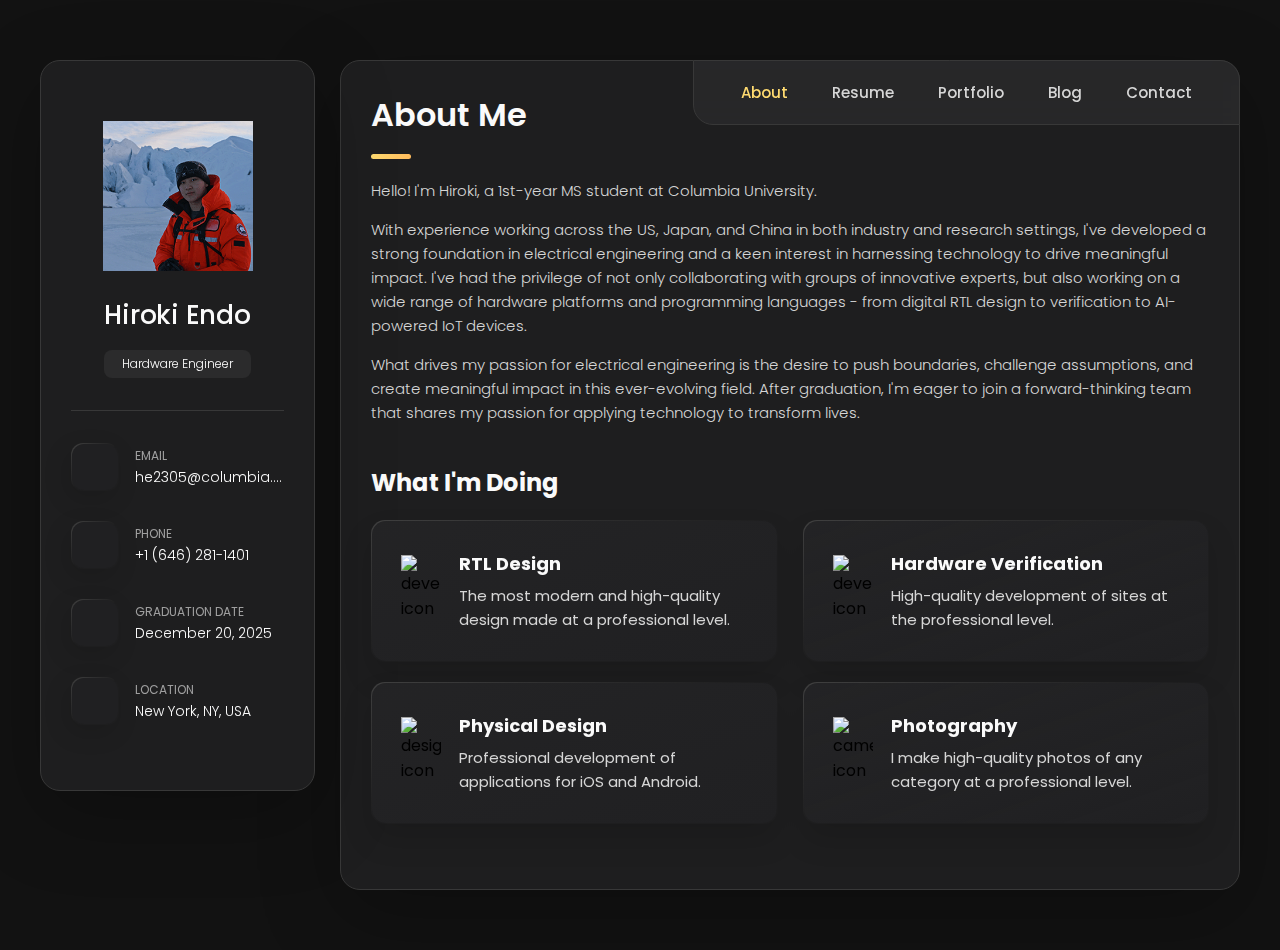
==== index.html @ 2e825515 "Update index.html" ====
<!DOCTYPE html>
<html lang="en">

<head>
  <meta charset="UTF-8">
  <meta http-equiv="X-UA-Compatible" content="IE=edge">
  <meta name="viewport" content="width=device-width, initial-scale=1.0">
  <title>Endo's Personal Portfolio</title>

  <!--
    - favicon
  -->
  <link rel="shortcut icon" href="./assets/images/logo.ico" type="image/x-icon">

  <!--
    - custom css link
  -->
  <link rel="stylesheet" href="./assets/css/style.css">

  <!--
    - google font link
  -->
  <link rel="preconnect" href="https://fonts.googleapis.com">
  <link rel="preconnect" href="https://fonts.gstatic.com" crossorigin>
  <link href="https://fonts.googleapis.com/css2?family=Poppins:wght@300;400;500;600&display=swap" rel="stylesheet">
</head>

<body>

  <!--
    - #MAIN
  -->

  <main>

    <!--
      - #SIDEBAR
    -->

    <aside class="sidebar" data-sidebar>

      <div class="sidebar-info">

        <figure class="avatar-box">
          <img src="./assets/images/Me-256.png" alt="Hiroki Endo" width="96">
        </figure>

        <div class="info-content">
          <h1 class="name" title="Hiroki Endo">Hiroki Endo</h1>

          <p class="title">Hardware Engineer</p>
        </div>

        <button class="info_more-btn" data-sidebar-btn>
          <span>Show Contacts</span>

          <ion-icon name="chevron-down"></ion-icon>
        </button>

      </div>

      <div class="sidebar-info_more">

        <div class="separator"></div>

        <ul class="contacts-list">

          <li class="contact-item">

            <div class="icon-box">
              <ion-icon name="mail-outline"></ion-icon>
            </div>

            <div class="contact-info">
              <p class="contact-title">Email</p>

              <a href="mailto:he2305@columbia.edu" class="contact-link">he2305@columbia.edu</a>
            </div>

          </li>

          <li class="contact-item">

            <div class="icon-box">
              <ion-icon name="phone-portrait-outline"></ion-icon>
            </div>

            <div class="contact-info">
              <p class="contact-title">Phone</p>

              <a href="tel:+16462811401" class="contact-link">+1 (646) 281-1401</a>
            </div>

          </li>

          <li class="contact-item">

            <div class="icon-box">
              <ion-icon name="calendar-outline"></ion-icon>
            </div>

            <div class="contact-info">
              <p class="contact-title">Graduation Date</p>

              <time datetime="2025-12-20">December 20, 2025</time>
            </div>

          </li>

          <li class="contact-item">

            <div class="icon-box">
              <ion-icon name="location-outline"></ion-icon>
            </div>

            <div class="contact-info">
              <p class="contact-title">Location</p>

              <address>New York, NY, USA</address>
            </div>

          </li>

        </ul>

        <div class="separator"></div>

        <ul class="social-list">

<!--           <li class="social-item">
            <a href="#" class="social-link">
              <ion-icon name="logo-facebook"></ion-icon>
            </a>
          </li>

          <li class="social-item">
            <a href="#" class="social-link">
              <ion-icon name="logo-twitter"></ion-icon>
            </a>
          </li> -->

          <li class="social-item">
            <a href="https://instagram.com/hendo218" class="social-link">
              <ion-icon name="logo-instagram"></ion-icon>
            </a>
          </li>

        </ul>

      </div>

    </aside>





    <!--
      - #main-content
    -->

    <div class="main-content">

      <!--
        - #NAVBAR
      -->

      <nav class="navbar">

        <ul class="navbar-list">

          <li class="navbar-item">
            <button class="navbar-link  active" data-nav-link>About</button>
          </li>

          <li class="navbar-item">
            <button class="navbar-link" data-nav-link>Resume</button>
          </li>

          <li class="navbar-item">
            <button class="navbar-link" data-nav-link>Portfolio</button>
          </li>

          <li class="navbar-item">
            <button class="navbar-link" data-nav-link>Blog</button>
          </li>

          <li class="navbar-item">
            <button class="navbar-link" data-nav-link>Contact</button>
          </li>

        </ul>

      </nav>





      <!--
        - #ABOUT
      -->

      <article class="about  active" data-page="about">

        <header>
          <h2 class="h2 article-title">About me</h2>
        </header>

        <section class="about-text">
          <p>
            Hello! I'm Hiroki, a 1st-year MS student at Columbia University. 

          </p>
          
          <p>
            With experience working across the US, Japan, and China in both industry and research settings, I've developed a strong foundation in electrical engineering and a keen interest in harnessing technology to drive meaningful impact. I've had the privilege of not only collaborating with groups of innovative experts, but also working on a wide range of hardware platforms and programming languages - from digital RTL design to verification to AI-powered IoT devices.

          </p>            
          
          <p>
            What drives my passion for electrical engineering is the desire to push boundaries, challenge assumptions, and create meaningful impact in this ever-evolving field. After graduation, I'm eager to join a forward-thinking team that shares my passion for applying technology to transform lives.

          </p>
        </section>


        <!--
          - service
        -->

        <section class="service">

          <h3 class="h3 service-title">What I'm doing</h3>

          <ul class="service-list">

            <li class="service-item">

              <div class="service-icon-box">
                <img src="./assets/images/icon-dev.svg" alt="development icon" width="40">
              </div>

              <div class="service-content-box">
                <h4 class="h4 service-item-title">RTL Design</h4>

                <p class="service-item-text">
                  The most modern and high-quality design made at a professional level.
                </p>
              </div>

            </li>

            <li class="service-item">

              <div class="service-icon-box">
                <img src="./assets/images/icon-dev.svg" alt="development icon" width="40">
              </div>

              <div class="service-content-box">
                <h4 class="h4 service-item-title">Hardware Verification</h4>

                <p class="service-item-text">
                  High-quality development of sites at the professional level.
                </p>
              </div>

            </li>

            <li class="service-item">

              <div class="service-icon-box">
                <img src="./assets/images/icon-design.svg" alt="design icon" width="40">
              </div>

              <div class="service-content-box">
                <h4 class="h4 service-item-title">Physical Design</h4>

                <p class="service-item-text">
                  Professional development of applications for iOS and Android.
                </p>
              </div>

            </li>

            <li class="service-item">

              <div class="service-icon-box">
                <img src="./assets/images/icon-photo.svg" alt="camera icon" width="40">
              </div>

              <div class="service-content-box">
                <h4 class="h4 service-item-title">Photography</h4>

                <p class="service-item-text">
                  I make high-quality photos of any category at a professional level.
                </p>
              </div>

            </li>

          </ul>

        </section>


        <!--
          - testimonials
        -->

<!--         <section class="testimonials">

          <h3 class="h3 testimonials-title">Testimonials</h3>

          <ul class="testimonials-list has-scrollbar">

            <li class="testimonials-item">
              <div class="content-card" data-testimonials-item>

                <figure class="testimonials-avatar-box">
                  <img src="./assets/images/avatar-1.png" alt="Daniel lewis" width="60" data-testimonials-avatar>
                </figure>

                <h4 class="h4 testimonials-item-title" data-testimonials-title>Daniel lewis</h4>

                <div class="testimonials-text" data-testimonials-text>
                  <p>
                    Richard was hired to create a corporate identity. We were very pleased with the work done. She has a
                    lot of experience
                    and is very concerned about the needs of client. Lorem ipsum dolor sit amet, ullamcous cididt
                    consectetur adipiscing
                    elit, seds do et eiusmod tempor incididunt ut laborels dolore magnarels alia.
                  </p>
                </div>

              </div>
            </li>

            <li class="testimonials-item">
              <div class="content-card" data-testimonials-item>

                <figure class="testimonials-avatar-box">
                  <img src="./assets/images/avatar-2.png" alt="Jessica miller" width="60" data-testimonials-avatar>
                </figure>

                <h4 class="h4 testimonials-item-title" data-testimonials-title>Jessica miller</h4>

                <div class="testimonials-text" data-testimonials-text>
                  <p>
                    Richard was hired to create a corporate identity. We were very pleased with the work done. She has a
                    lot of experience
                    and is very concerned about the needs of client. Lorem ipsum dolor sit amet, ullamcous cididt
                    consectetur adipiscing
                    elit, seds do et eiusmod tempor incididunt ut laborels dolore magnarels alia.
                  </p>
                </div>

              </div>
            </li>

            <li class="testimonials-item">
              <div class="content-card" data-testimonials-item>

                <figure class="testimonials-avatar-box">
                  <img src="./assets/images/avatar-3.png" alt="Emily evans" width="60" data-testimonials-avatar>
                </figure>

                <h4 class="h4 testimonials-item-title" data-testimonials-title>Emily evans</h4>

                <div class="testimonials-text" data-testimonials-text>
                  <p>
                    Richard was hired to create a corporate identity. We were very pleased with the work done. She has a
                    lot of experience
                    and is very concerned about the needs of client. Lorem ipsum dolor sit amet, ullamcous cididt
                    consectetur adipiscing
                    elit, seds do et eiusmod tempor incididunt ut laborels dolore magnarels alia.
                  </p>
                </div>

              </div>
            </li>

            <li class="testimonials-item">
              <div class="content-card" data-testimonials-item>

                <figure class="testimonials-avatar-box">
                  <img src="./assets/images/avatar-4.png" alt="Henry william" width="60" data-testimonials-avatar>
                </figure>

                <h4 class="h4 testimonials-item-title" data-testimonials-title>Henry william</h4>

                <div class="testimonials-text" data-testimonials-text>
                  <p>
                    Richard was hired to create a corporate identity. We were very pleased with the work done. She has a
                    lot of experience
                    and is very concerned about the needs of client. Lorem ipsum dolor sit amet, ullamcous cididt
                    consectetur adipiscing
                    elit, seds do et eiusmod tempor incididunt ut laborels dolore magnarels alia.
                  </p>
                </div>

              </div>
            </li>

          </ul>

        </section>


        <!--
          - testimonials modal
        -->

        <div class="modal-container" data-modal-container>

          <div class="overlay" data-overlay></div>

          <section class="testimonials-modal">

            <button class="modal-close-btn" data-modal-close-btn>
              <ion-icon name="close-outline"></ion-icon>
            </button>

            <div class="modal-img-wrapper">
              <figure class="modal-avatar-box">
                <img src="./assets/images/avatar-1.png" alt="Daniel lewis" width="80" data-modal-img>
              </figure>

              <img src="./assets/images/icon-quote.svg" alt="quote icon">
            </div>

            <div class="modal-content">

              <h4 class="h3 modal-title" data-modal-title>Daniel lewis</h4>

              <time datetime="2021-06-14">14 June, 2021</time>

              <div data-modal-text>
                <p>
                  Richard was hired to create a corporate identity. We were very pleased with the work done. She has a
                  lot of experience
                  and is very concerned about the needs of client. Lorem ipsum dolor sit amet, ullamcous cididt
                  consectetur adipiscing
                  elit, seds do et eiusmod tempor incididunt ut laborels dolore magnarels alia.
                </p>
              </div>

            </div>

          </section> -->

        </div>


        <!--
          - clients
        -->

<!--        <section class="clients">

          <h3 class="h3 clients-title">Clients</h3>

          <ul class="clients-list has-scrollbar">

            <li class="clients-item">
              <a href="#">
                <img src="./assets/images/logo-1-color.png" alt="client logo">
              </a>
            </li>

            <li class="clients-item">
              <a href="#">
                <img src="./assets/images/logo-2-color.png" alt="client logo">
              </a>
            </li>

            <li class="clients-item">
              <a href="#">
                <img src="./assets/images/logo-3-color.png" alt="client logo">
              </a>
            </li>

            <li class="clients-item">
              <a href="#">
                <img src="./assets/images/logo-4-color.png" alt="client logo">
              </a>
            </li>

            <li class="clients-item">
              <a href="#">
                <img src="./assets/images/logo-5-color.png" alt="client logo">
              </a>
            </li>

            <li class="clients-item">
              <a href="#">
                <img src="./assets/images/logo-6-color.png" alt="client logo">
              </a>
            </li>

          </ul>

        </section> -->

      </article>





      <!--
        - #RESUME
      -->

      <article class="resume" data-page="resume">

        <header>
          <h2 class="h2 article-title">Resume</h2>
        </header>

        <section class="timeline">

          <div class="title-wrapper">
            <div class="icon-box">
              <ion-icon name="book-outline"></ion-icon>
            </div>

            <h3 class="h3">Education</h3>
          </div>

          <ol class="timeline-list">

            <li class="timeline-item">

              <h4 class="h4 timeline-item-title">Columbia University</h4>

              <span>2024 — Present</span>

              <p class="timeline-text">
                Master of Science in Electrical Engineering
              </p>

            </li>

            <li class="timeline-item">

              <h4 class="h4 timeline-item-title">Waseda University</h4>

              <span>2020 — 2024</span>

              <p class="timeline-text">
                Bachelor of Engineering in Physics
              </p>

            </li>

          </ol>

        </section>

        <section class="timeline">

          <div class="title-wrapper">
            <div class="icon-box">
              <ion-icon name="book-outline"></ion-icon>
            </div>

            <h3 class="h3">Experience</h3>
          </div>

          <ol class="timeline-list">

            <li class="timeline-item">

              <h4 class="h4 timeline-item-title">Electrical Engineer Intern × Renesas Electronics Corporation</h4>

              <span>October 2023 — April 2024</span>
              
              <span>Tokyo JPN</span>

              <p class="timeline-text">
                Yamashita Sekkei, Inc.

              </p>

            </li>

            <li class="timeline-item">

              <h4 class="h4 timeline-item-title">Back-end Engineer Intern, Design Implementation Department</h4>

              <span>Jul 2023 - Sep 2023</span>
              
              <span>Shanghai PRC</span>

              <p class="timeline-text">
                VeriSilicon Microelectronics Co., Ltd.
                
              </p>

            </li>

            <li class="timeline-item">

              <h4 class="h4 timeline-item-title">Product Engineer Intern, SoC Architecture Department</h4>

              <span>Mar 2023 - Apr 2023</span>

              <span>Shanghai PRC</span>

              <p class="timeline-text">
                SemiDrive Technology Ltd.
                
              </p>

            </li>

          </ol>

        </section>

        <section class="skill">

          <h3 class="h3 skills-title">Skills</h3>

          <ul class="skills-list content-card">

            <li class="skills-item">

              <div class="title-wrapper">
                <h5 class="h5">RTL Design</h5>
                <data value="80">80%</data>
              </div>

              <div class="skill-progress-bg">
                <div class="skill-progress-fill" style="width: 80%;"></div>
              </div>

            </li>

            <li class="skills-item">

              <div class="title-wrapper">
                <h5 class="h5">Hardware Verification</h5>
                <data value="70">70%</data>
              </div>

              <div class="skill-progress-bg">
                <div class="skill-progress-fill" style="width: 70%;"></div>
              </div>

            </li>

            <li class="skills-item">

              <div class="title-wrapper">
                <h5 class="h5">VLSI Physical Design</h5>
                <data value="90">90%</data>
              </div>

              <div class="skill-progress-bg">
                <div class="skill-progress-fill" style="width: 90%;"></div>
              </div>

            </li>

            <li class="skills-item">

              <div class="title-wrapper">
                <h5 class="h5">Photography</h5>
                <data value="60">60%</data>
              </div>

              <div class="skill-progress-bg">
                <div class="skill-progress-fill" style="width: 60%;"></div>
              </div>

            </li>

          </ul>

        </section>

      </article>





      <!--
        - #PORTFOLIO
      -->

      <article class="portfolio" data-page="portfolio">

        <header>
          <h2 class="h2 article-title">Portfolio</h2>
        </header>

        <section class="projects">

          <ul class="filter-list">

            <li class="filter-item">
              <button class="active" data-filter-btn>All</button>
            </li>

            <li class="filter-item">
              <button data-filter-btn>Web design</button>
            </li>

            <li class="filter-item">
              <button data-filter-btn>Applications</button>
            </li>

            <li class="filter-item">
              <button data-filter-btn>Web development</button>
            </li>

          </ul>

          <div class="filter-select-box">

            <button class="filter-select" data-select>

              <div class="select-value" data-selecct-value>Select category</div>

              <div class="select-icon">
                <ion-icon name="chevron-down"></ion-icon>
              </div>

            </button>

            <ul class="select-list">

              <li class="select-item">
                <button data-select-item>All</button>
              </li>

              <li class="select-item">
                <button data-select-item>Web design</button>
              </li>

              <li class="select-item">
                <button data-select-item>Applications</button>
              </li>

              <li class="select-item">
                <button data-select-item>Web development</button>
              </li>

            </ul>

          </div>

          <ul class="project-list">

            <li class="project-item  active" data-filter-item data-category="web development">
              <a href="#">

                <figure class="project-img">
                  <div class="project-item-icon-box">
                    <ion-icon name="eye-outline"></ion-icon>
                  </div>

                  <img src="./assets/images/project-1.jpg" alt="finance" loading="lazy">
                </figure>

                <h3 class="project-title">Finance</h3>

                <p class="project-category">Web development</p>

              </a>
            </li>

            <li class="project-item  active" data-filter-item data-category="web development">
              <a href="#">

                <figure class="project-img">
                  <div class="project-item-icon-box">
                    <ion-icon name="eye-outline"></ion-icon>
                  </div>

                  <img src="./assets/images/project-2.png" alt="orizon" loading="lazy">
                </figure>

                <h3 class="project-title">Orizon</h3>

                <p class="project-category">Web development</p>

              </a>
            </li>

            <li class="project-item  active" data-filter-item data-category="web design">
              <a href="#">

                <figure class="project-img">
                  <div class="project-item-icon-box">
                    <ion-icon name="eye-outline"></ion-icon>
                  </div>

                  <img src="./assets/images/project-3.jpg" alt="fundo" loading="lazy">
                </figure>

                <h3 class="project-title">Fundo</h3>

                <p class="project-category">Web design</p>

              </a>
            </li>

            <li class="project-item  active" data-filter-item data-category="applications">
              <a href="#">

                <figure class="project-img">
                  <div class="project-item-icon-box">
                    <ion-icon name="eye-outline"></ion-icon>
                  </div>

                  <img src="./assets/images/project-4.png" alt="brawlhalla" loading="lazy">
                </figure>

                <h3 class="project-title">Brawlhalla</h3>

                <p class="project-category">Applications</p>

              </a>
            </li>

            <li class="project-item  active" data-filter-item data-category="web design">
              <a href="#">

                <figure class="project-img">
                  <div class="project-item-icon-box">
                    <ion-icon name="eye-outline"></ion-icon>
                  </div>

                  <img src="./assets/images/project-5.png" alt="dsm." loading="lazy">
                </figure>

                <h3 class="project-title">DSM.</h3>

                <p class="project-category">Web design</p>

              </a>
            </li>

            <li class="project-item  active" data-filter-item data-category="web design">
              <a href="#">

                <figure class="project-img">
                  <div class="project-item-icon-box">
                    <ion-icon name="eye-outline"></ion-icon>
                  </div>

                  <img src="./assets/images/project-6.png" alt="metaspark" loading="lazy">
                </figure>

                <h3 class="project-title">MetaSpark</h3>

                <p class="project-category">Web design</p>

              </a>
            </li>

            <li class="project-item  active" data-filter-item data-category="web development">
              <a href="#">

                <figure class="project-img">
                  <div class="project-item-icon-box">
                    <ion-icon name="eye-outline"></ion-icon>
                  </div>

                  <img src="./assets/images/project-7.png" alt="summary" loading="lazy">
                </figure>

                <h3 class="project-title">Summary</h3>

                <p class="project-category">Web development</p>

              </a>
            </li>

            <li class="project-item  active" data-filter-item data-category="applications">
              <a href="#">

                <figure class="project-img">
                  <div class="project-item-icon-box">
                    <ion-icon name="eye-outline"></ion-icon>
                  </div>

                  <img src="./assets/images/project-8.jpg" alt="task manager" loading="lazy">
                </figure>

                <h3 class="project-title">Task Manager</h3>

                <p class="project-category">Applications</p>

              </a>
            </li>

            <li class="project-item  active" data-filter-item data-category="web development">
              <a href="#">

                <figure class="project-img">
                  <div class="project-item-icon-box">
                    <ion-icon name="eye-outline"></ion-icon>
                  </div>

                  <img src="./assets/images/project-9.png" alt="arrival" loading="lazy">
                </figure>

                <h3 class="project-title">Arrival</h3>

                <p class="project-category">Web development</p>

              </a>
            </li>

          </ul>

        </section>

      </article>





      <!--
        - #BLOG
      -->

<!--       <article class="blog" data-page="blog">

        <header>
          <h2 class="h2 article-title">Blog</h2>
        </header>

        <section class="blog-posts">

          <ul class="blog-posts-list">

            <li class="blog-post-item">
              <a href="#">

                <figure class="blog-banner-box">
                  <img src="./assets/images/blog-1.jpg" alt="Design conferences in 2022" loading="lazy">
                </figure>

                <div class="blog-content">

                  <div class="blog-meta">
                    <p class="blog-category">Design</p>

                    <span class="dot"></span>

                    <time datetime="2022-02-23">Fab 23, 2022</time>
                  </div>

                  <h3 class="h3 blog-item-title">Design conferences in 2022</h3>

                  <p class="blog-text">
                    Veritatis et quasi architecto beatae vitae dicta sunt, explicabo.
                  </p>

                </div>

              </a>
            </li>

            <li class="blog-post-item">
              <a href="#">

                <figure class="blog-banner-box">
                  <img src="./assets/images/blog-2.jpg" alt="Best fonts every designer" loading="lazy">
                </figure>

                <div class="blog-content">

                  <div class="blog-meta">
                    <p class="blog-category">Design</p>

                    <span class="dot"></span>

                    <time datetime="2022-02-23">Fab 23, 2022</time>
                  </div>

                  <h3 class="h3 blog-item-title">Best fonts every designer</h3>

                  <p class="blog-text">
                    Sed ut perspiciatis, nam libero tempore, cum soluta nobis est eligendi.
                  </p>

                </div>

              </a>
            </li>

            <li class="blog-post-item">
              <a href="#">

                <figure class="blog-banner-box">
                  <img src="./assets/images/blog-3.jpg" alt="Design digest #80" loading="lazy">
                </figure>

                <div class="blog-content">

                  <div class="blog-meta">
                    <p class="blog-category">Design</p>

                    <span class="dot"></span>

                    <time datetime="2022-02-23">Fab 23, 2022</time>
                  </div>

                  <h3 class="h3 blog-item-title">Design digest #80</h3>

                  <p class="blog-text">
                    Excepteur sint occaecat cupidatat no proident, quis nostrum exercitationem ullam corporis suscipit.
                  </p>

                </div>

              </a>
            </li>

            <li class="blog-post-item">
              <a href="#">

                <figure class="blog-banner-box">
                  <img src="./assets/images/blog-4.jpg" alt="UI interactions of the week" loading="lazy">
                </figure>

                <div class="blog-content">

                  <div class="blog-meta">
                    <p class="blog-category">Design</p>

                    <span class="dot"></span>

                    <time datetime="2022-02-23">Fab 23, 2022</time>
                  </div>

                  <h3 class="h3 blog-item-title">UI interactions of the week</h3>

                  <p class="blog-text">
                    Enim ad minim veniam, consectetur adipiscing elit, quis nostrud exercitation ullamco laboris nisi.
                  </p>

                </div>

              </a>
            </li>

            <li class="blog-post-item">
              <a href="#">

                <figure class="blog-banner-box">
                  <img src="./assets/images/blog-5.jpg" alt="The forgotten art of spacing" loading="lazy">
                </figure>

                <div class="blog-content">

                  <div class="blog-meta">
                    <p class="blog-category">Design</p>

                    <span class="dot"></span>

                    <time datetime="2022-02-23">Fab 23, 2022</time>
                  </div>

                  <h3 class="h3 blog-item-title">The forgotten art of spacing</h3>

                  <p class="blog-text">
                    Maxime placeat, sed do eiusmod tempor incididunt ut labore et dolore magna aliqua.
                  </p>

                </div>

              </a>
            </li>

            <li class="blog-post-item">
              <a href="#">

                <figure class="blog-banner-box">
                  <img src="./assets/images/blog-6.jpg" alt="Design digest #79" loading="lazy">
                </figure>

                <div class="blog-content">

                  <div class="blog-meta">
                    <p class="blog-category">Design</p>

                    <span class="dot"></span>

                    <time datetime="2022-02-23">Fab 23, 2022</time>
                  </div>

                  <h3 class="h3 blog-item-title">Design digest #79</h3>

                  <p class="blog-text">
                    Optio cumque nihil impedit uo minus quod maxime placeat, velit esse cillum.
                  </p>

                </div>

              </a>
            </li>

          </ul>

        </section>

      </article> -->





      <!--
        - #CONTACT
      -->

      <article class="contact" data-page="contact">

        <header>
          <h2 class="h2 article-title">Contact</h2>
        </header>

        <section class="mapbox" data-mapbox>
          <figure>
            <iframe
              src="https://www.google.com/maps/embed/v1/place?q=Columbia+University,+116th+and+Broadway,+New+York,+NY,+USA&key=AIzaSyBFw0Qbyq9zTFTd-tUY6dZWTgaQzuU17R8"
              width="400" height="300" loading="lazy"></iframe>
          </figure>
        </section>

        <section class="contact-form">

          <h3 class="h3 form-title">Contact Form</h3>

          <form action="#" class="form" data-form>

            <div class="input-wrapper">
              <input type="text" name="fullname" class="form-input" placeholder="Full name" required data-form-input>

              <input type="email" name="email" class="form-input" placeholder="Email address" required data-form-input>
            </div>

            <textarea name="message" class="form-input" placeholder="Your Message" required data-form-input></textarea>

            <button class="form-btn" type="submit" disabled data-form-btn>
              <ion-icon name="paper-plane"></ion-icon>
              <span>Send Message</span>
            </button>

          </form>

        </section>

      </article>

    </div>

  </main>






  <!--
    - custom js link
  -->
  <script src="./assets/js/script.js"></script>

  <!--
    - ionicon link
  -->
  <script type="module" src="https://unpkg.com/ionicons@5.5.2/dist/ionicons/ionicons.esm.js"></script>
  <script nomodule src="https://unpkg.com/ionicons@5.5.2/dist/ionicons/ionicons.js"></script>

</body>

</html>
---- assets/css/style.css ----
/*-----------------------------------*\
  #style.css
\*-----------------------------------*/


/**
 * copyright 2022 @codewithsadee
 */





/*-----------------------------------*\
  #CUSTOM PROPERTY
\*-----------------------------------*/

:root {

  /**
   * colors
   */

  /* gradient */

  --bg-gradient-onyx: linear-gradient(
    to bottom right, 
    hsl(240, 1%, 25%) 3%, 
    hsl(0, 0%, 19%) 97%
  );
  --bg-gradient-jet: linear-gradient(
    to bottom right, 
    hsla(240, 1%, 18%, 0.251) 0%, 
    hsla(240, 2%, 11%, 0) 100%
  ), hsl(240, 2%, 13%);
  --bg-gradient-yellow-1: linear-gradient(
    to bottom right, 
    hsl(45, 100%, 71%) 0%, 
    hsla(36, 100%, 69%, 0) 50%
  );
  --bg-gradient-yellow-2: linear-gradient(
    135deg, 
    hsla(45, 100%, 71%, 0.251) 0%, 
    hsla(35, 100%, 68%, 0) 59.86%
  ), hsl(240, 2%, 13%);
  --border-gradient-onyx: linear-gradient(
    to bottom right, 
    hsl(0, 0%, 25%) 0%, 
    hsla(0, 0%, 25%, 0) 50%
  );
  --text-gradient-yellow: linear-gradient(
    to right, 
    hsl(45, 100%, 72%), 
    hsl(35, 100%, 68%)
  );

  /* solid */

  --jet: hsl(0, 0%, 22%);
  --onyx: hsl(240, 1%, 17%);
  --eerie-black-1: hsl(240, 2%, 13%);
  --eerie-black-2: hsl(240, 2%, 12%);
  --smoky-black: hsl(0, 0%, 7%);
  --white-1: hsl(0, 0%, 100%);
  --white-2: hsl(0, 0%, 98%);
  --orange-yellow-crayola: hsl(45, 100%, 72%);
  --vegas-gold: hsl(45, 54%, 58%);
  --light-gray: hsl(0, 0%, 84%);
  --light-gray-70: hsla(0, 0%, 84%, 0.7);
  --bittersweet-shimmer: hsl(0, 43%, 51%);

  /**
   * typography
   */

  /* font-family */
  --ff-poppins: 'Poppins', sans-serif;

  /* font-size */
  --fs-1: 24px;
  --fs-2: 18px;
  --fs-3: 17px;
  --fs-4: 16px;
  --fs-5: 15px;
  --fs-6: 14px;
  --fs-7: 13px;
  --fs-8: 11px;

  /* font-weight */
  --fw-300: 300;
  --fw-400: 400;
  --fw-500: 500;
  --fw-600: 600;

  /**
   * shadow
   */
  
  --shadow-1: -4px 8px 24px hsla(0, 0%, 0%, 0.25);
  --shadow-2: 0 16px 30px hsla(0, 0%, 0%, 0.25);
  --shadow-3: 0 16px 40px hsla(0, 0%, 0%, 0.25);
  --shadow-4: 0 25px 50px hsla(0, 0%, 0%, 0.15);
  --shadow-5: 0 24px 80px hsla(0, 0%, 0%, 0.25);

  /**
   * transition
   */

  --transition-1: 0.25s ease;
  --transition-2: 0.5s ease-in-out;

}





/*-----------------------------------*\
  #RESET
\*-----------------------------------*/

*, *::before, *::after {
  margin: 0;
  padding: 0;
  box-sizing: border-box;
}

a { text-decoration: none; }

li { list-style: none; }

img, ion-icon, a, button, time, span { display: block; }

button {
  font: inherit;
  background: none;
  border: none;
  text-align: left;
  cursor: pointer;
}

input, textarea {
  display: block;
  width: 100%;
  background: none;
  font: inherit;
}

::selection {
  background: var(--orange-yellow-crayola);
  color: var(--smoky-black);
}

:focus { outline-color: var(--orange-yellow-crayola); }

html { font-family: var(--ff-poppins); }

body { background: var(--smoky-black); }





/*-----------------------------------*\
  #REUSED STYLE
\*-----------------------------------*/

.sidebar,
article {
  background: var(--eerie-black-2);
  border: 1px solid var(--jet);
  border-radius: 20px;
  padding: 15px;
  box-shadow: var(--shadow-1);
  z-index: 1;
}

.separator {
  width: 100%;
  height: 1px;
  background: var(--jet);
  margin: 16px 0;
}

.icon-box {
  position: relative;
  background: var(--border-gradient-onyx);
  width: 30px;
  height: 30px;
  border-radius: 8px;
  display: flex;
  justify-content: center;
  align-items: center;
  font-size: 16px;
  color: var(--orange-yellow-crayola);
  box-shadow: var(--shadow-1);
  z-index: 1;
}

.icon-box::before {
  content: "";
  position: absolute;
  inset: 1px;
  background: var(--eerie-black-1);
  border-radius: inherit;
  z-index: -1;
}

.icon-box ion-icon { --ionicon-stroke-width: 35px; }

article { display: none; }

article.active {
  display: block;
  animation: fade 0.5s ease backwards;
}

@keyframes fade {
  0% { opacity: 0; }
  100% { opacity: 1; }
}

.h2,
.h3,
.h4,
.h5 {
  color: var(--white-2);
  text-transform: capitalize;
}

.h2 { font-size: var(--fs-1); }

.h3 { font-size: var(--fs-2); }

.h4 { font-size: var(--fs-4); }

.h5 {
  font-size: var(--fs-7);
  font-weight: var(--fw-500);
}

.article-title {
  position: relative;
  padding-bottom: 7px;
}

.article-title::after {
  content: "";
  position: absolute;
  bottom: 0;
  left: 0;
  width: 30px;
  height: 3px;
  background: var(--text-gradient-yellow);
  border-radius: 3px;
}

.has-scrollbar::-webkit-scrollbar {
  width: 5px; /* for vertical scrollbar */
  height: 5px; /* for horizontal scrollbar */
}

.has-scrollbar::-webkit-scrollbar-track {
  background: var(--onyx);
  border-radius: 5px;
}

.has-scrollbar::-webkit-scrollbar-thumb {
  background: var(--orange-yellow-crayola);
  border-radius: 5px;
}

.has-scrollbar::-webkit-scrollbar-button { width: 20px; }

.content-card {
  position: relative;
  background: var(--border-gradient-onyx);
  padding: 15px;
  padding-top: 45px;
  border-radius: 14px;
  box-shadow: var(--shadow-2);
  cursor: pointer;
  z-index: 1;
}

.content-card::before {
  content: "";
  position: absolute;
  inset: 1px;
  background: var(--bg-gradient-jet);
  border-radius: inherit;
  z-index: -1;
}





/*-----------------------------------*\
  #MAIN
\*-----------------------------------*/

main {
  margin: 15px 12px;
  margin-bottom: 75px;
  min-width: 259px;
}





/*-----------------------------------*\
  #SIDEBAR
\*-----------------------------------*/

.sidebar {
  width: 300px;
  margin-bottom: 15px;
  max-height: 112px;
  overflow: hidden;
  transition: var(--transition-2);
}

.sidebar.active { max-height: 405px; }

.sidebar-info {
  position: relative;
  display: flex;
  justify-content: flex-start;
  align-items: center;
  gap: 15px;
}

.avatar-box {
  background: var(--bg-gradient-onyx);
  border-radius: 20px;
}

.info-content .name {
  color: var(--white-2);
  font-size: var(--fs-3);
  font-weight: var(--fw-500);
  letter-spacing: -0.25px;
  margin-bottom: 10px;
}

.info-content .title {
  color: var(--white-1);
  background: var(--onyx);
  font-size: var(--fs-8);
  font-weight: var(--fw-300);
  width: max-content;
  padding: 3px 12px;
  border-radius: 8px;
}

.info_more-btn {
  position: absolute;
  top: -15px;
  right: -15px;
  border-radius: 0 15px;
  font-size: 13px;
  color: var(--orange-yellow-crayola);
  background: var(--border-gradient-onyx);
  padding: 10px;
  box-shadow: var(--shadow-2);
  transition: var(--transition-1);
  z-index: 1;
}

.info_more-btn::before {
  content: "";
  position: absolute;
  inset: 1px;
  border-radius: inherit;
  background: var(--bg-gradient-jet);
  transition: var(--transition-1);
  z-index: -1;
}

.info_more-btn:hover,
.info_more-btn:focus { background: var(--bg-gradient-yellow-1); }

.info_more-btn:hover::before,
.info_more-btn:focus::before { background: var(--bg-gradient-yellow-2); }

.info_more-btn span { display: none; }

.sidebar-info_more {
  opacity: 0;
  visibility: hidden;
  transition: var(--transition-2);
}

.sidebar.active .sidebar-info_more {
  opacity: 1;
  visibility: visible;
}

.contacts-list {
  display: grid;
  grid-template-columns: 1fr;
  gap: 16px;
}

.contact-item {
  min-width: 100%;
  display: flex;
  align-items: center;
  gap: 16px;
}

.contact-info {
  max-width: calc(100% - 46px);
  width: calc(100% - 46px);
}

.contact-title {
  color: var(--light-gray-70);
  font-size: var(--fs-8);
  text-transform: uppercase;
  margin-bottom: 2px;
}

.contact-info :is(.contact-link, time, address) {
  color: var(--white-2);
  font-size: var(--fs-7);
}

.contact-info address { font-style: normal; }

.social-list {
  display: flex;
  justify-content: flex-start;
  align-items: center;
  gap: 15px;
  padding-bottom: 4px;
  padding-left: 7px;
}

.social-item .social-link {
  color: var(--light-gray-70);
  font-size: 18px;
}


.social-item .social-link:hover { color: var(--light-gray); }





/*-----------------------------------*\
  #NAVBAR
\*-----------------------------------*/

.navbar {
  position: fixed;
  bottom: 0;
  left: 0;
  width: 100%;
  background: hsla(240, 1%, 17%, 0.75);
  backdrop-filter: blur(10px);
  border: 1px solid var(--jet);
  border-radius: 12px 12px 0 0;
  box-shadow: var(--shadow-2);
  z-index: 5;
}

.navbar-list {
  display: flex;
  flex-wrap: wrap;
  justify-content: center;
  align-items: center;
  padding: 0 10px;
}

.navbar-link {
  color: var(--light-gray);
  font-size: var(--fs-8);
  padding: 20px 7px;
  transition: color var(--transition-1);
}

.navbar-link:hover,
.navbar-link:focus { color: var(--light-gray-70); }

.navbar-link.active { color: var(--orange-yellow-crayola); }





/*-----------------------------------*\
  #ABOUT
\*-----------------------------------*/

.about .article-title { margin-bottom: 15px; }

.about-text {
  color: var(--light-gray);
  font-size: var(--fs-6);
  font-weight: var(--fw-300);
  line-height: 1.6;
}

.about-text p { margin-bottom: 15px; }



/**
 * #service 
 */

.service { margin-bottom: 35px; }

.service-title { margin-bottom: 20px; }

.service-list {
  display: grid;
  grid-template-columns: 1fr;
  gap: 20px;
}

.service-item {
  position: relative;
  background: var(--border-gradient-onyx);
  padding: 20px;
  border-radius: 14px;
  box-shadow: var(--shadow-2);
  z-index: 1;
}

.service-item::before {
  content: "";
  position: absolute;
  inset: 1px;
  background: var(--bg-gradient-jet);
  border-radius: inherit;
  z-index: -1;
}

.service-icon-box { margin-bottom: 10px; }

.service-icon-box img { margin: auto; }

.service-content-box { text-align: center; }

.service-item-title { margin-bottom: 7px; }

.service-item-text {
  color: var(--light-gray);
  font-size: var(--fs-6);
  font-weight: var(--fw-3);
  line-height: 1.6;
}


/**
 * #testimonials 
 */

.testimonials { margin-bottom: 30px; }

.testimonials-title { margin-bottom: 20px; }

.testimonials-list {
  display: flex;
  justify-content: flex-start;
  align-items: flex-start;
  gap: 15px;
  margin: 0 -15px;
  padding: 25px 15px;
  padding-bottom: 35px;
  overflow-x: auto;
  scroll-behavior: smooth;
  overscroll-behavior-inline: contain;
  scroll-snap-type: inline mandatory;
}

.testimonials-item {
  min-width: 100%;
  scroll-snap-align: center;
}

.testimonials-avatar-box {
  position: absolute;
  top: 0;
  left: 0;
  transform: translate(15px, -25px);
  background: var(--bg-gradient-onyx);
  border-radius: 14px;
  box-shadow: var(--shadow-1);
}

.testimonials-item-title { margin-bottom: 7px; }

.testimonials-text {
  color: var(--light-gray);
  font-size: var(--fs-6);
  font-weight: var(--fw-300);
  line-height: 1.6;
  display: -webkit-box;
  line-clamp: 4;
  -webkit-line-clamp: 4;
  -webkit-box-orient: vertical;
  overflow: hidden;
}


/**
 * #testimonials-modal
 */

.modal-container {
  position: fixed;
  top: 0;
  left: 0;
  width: 100%;
  height: 100%;
  display: flex;
  justify-content: center;
  align-items: center;
  overflow-y: auto;
  overscroll-behavior: contain;
  z-index: 20;
  pointer-events: none;
  visibility: hidden;
}

.modal-container::-webkit-scrollbar { display: none; }

.modal-container.active {
  pointer-events: all;
  visibility: visible;
}

.overlay {
  position: fixed;
  top: 0;
  left: 0;
  width: 100%;
  height: 100vh;
  background: hsl(0, 0%, 5%);
  opacity: 0;
  visibility: hidden;
  pointer-events: none;
  z-index: 1;
  transition: var(--transition-1);
}

.overlay.active {
  opacity: 0.8;
  visibility: visible;
  pointer-events: all;
}

.testimonials-modal {
  background: var(--eerie-black-2);
  position: relative;
  padding: 15px;
  margin: 15px 12px;
  border: 1px solid var(--jet);
  border-radius: 14px;
  box-shadow: var(--shadow-5);
  transform: scale(1.2);
  opacity: 0;
  transition: var(--transition-1);
  z-index: 2;
}

.modal-container.active .testimonials-modal {
  transform: scale(1);
  opacity: 1;
}

.modal-close-btn {
  position: absolute;
  top: 15px;
  right: 15px;
  background: var(--onyx);
  border-radius: 8px;
  width: 32px;
  height: 32px;
  display: flex;
  justify-content: center;
  align-items: center;
  color: var(--white-2);
  font-size: 18px;
  opacity: 0.7;
}

.modal-close-btn:hover,
.modal-close-btn:focus { opacity: 1; }

.modal-close-btn ion-icon { --ionicon-stroke-width: 50px; }

.modal-avatar-box {
  background: var(--bg-gradient-onyx);
  width: max-content;
  border-radius: 14px;
  margin-bottom: 15px;
  box-shadow: var(--shadow-2);
}

.modal-img-wrapper > img { display: none; }

.modal-title { margin-bottom: 4px; }

.modal-content time {
  font-size: var(--fs-6);
  color: var(--light-gray-70);
  font-weight: var(--fw-300);
  margin-bottom: 10px;
}

.modal-content p {
  color: var(--light-gray);
  font-size: var(--fs-6);
  font-weight: var(--fw-300);
  line-height: 1.6;
}


/**
 * #clients 
 */

.clients { margin-bottom: 15px; }

.clients-list {
  display: flex;
  justify-content: flex-start;
  align-items: flex-start;
  gap: 15px;
  margin: 0 -15px;
  padding: 25px;
  padding-bottom: 25px;
  overflow-x: auto;
  scroll-behavior: smooth;
  overscroll-behavior-inline: contain;
  scroll-snap-type: inline mandatory;
  scroll-padding-inline: 25px;
}

.clients-item {
  min-width: 50%;
  scroll-snap-align: start;
}

.clients-item img {
  width: 100%;
  filter: grayscale(1);
  transition: var(--transition-1);
}

.clients-item img:hover { filter: grayscale(0); }





/*-----------------------------------*\
  #RESUME
\*-----------------------------------*/

.article-title { margin-bottom: 30px; }


/**
 * education and experience 
 */

.timeline { margin-bottom: 30px; }

.timeline .title-wrapper {
  display: flex;
  align-items: center;
  gap: 15px;
  margin-bottom: 25px;
}

.timeline-list {
  font-size: var(--fs-6);
  margin-left: 45px;
}

.timeline-item { position: relative; }

.timeline-item:not(:last-child) { margin-bottom: 20px; }

.timeline-item-title {
  font-size: var(--fs-6);
  line-height: 1.3;
  margin-bottom: 7px;
}

.timeline-list span {
  color: var(--vegas-gold);
  font-weight: var(--fw-400);
  line-height: 1.6;
}

.timeline-item:not(:last-child)::before {
  content: "";
  position: absolute;
  top: -25px;
  left: -30px;
  width: 1px;
  height: calc(100% + 50px);
  background: var(--jet);
}

.timeline-item::after {
  content: "";
  position: absolute;
  top: 5px;
  left: -33px;
  height: 6px;
  width: 6px;
  background: var(--text-gradient-yellow);
  border-radius: 50%;
  box-shadow: 0 0 0 4px var(--jet);
}

.timeline-text {
  color: var(--light-gray);
  font-weight: var(--fw-300);
  line-height: 1.6;
}


/**
 * skills 
 */

.skills-title { margin-bottom: 20px; }

.skills-list { padding: 20px; }


.skills-item:not(:last-child) { margin-bottom: 15px; }

.skill .title-wrapper {
  display: flex;
  align-items: center;
  gap: 5px;
  margin-bottom: 8px;
}

.skill .title-wrapper data {
  color: var(--light-gray);
  font-size: var(--fs-7);
  font-weight: var(--fw-300);
}

.skill-progress-bg {
  background: var(--jet);
  width: 100%;
  height: 8px;
  border-radius: 10px;
}

.skill-progress-fill {
  background: var(--text-gradient-yellow);
  height: 100%;
  border-radius: inherit;
}





/*-----------------------------------*\
  #PORTFOLIO
\*-----------------------------------*/

.filter-list { display: none; }

.filter-select-box {
  position: relative;
  margin-bottom: 25px;
}

.filter-select {
  background: var(--eerie-black-2);
  color: var(--light-gray);
  display: flex;
  justify-content: space-between;
  align-items: center;
  width: 100%;
  padding: 12px 16px;
  border: 1px solid var(--jet);
  border-radius: 14px;
  font-size: var(--fs-6);
  font-weight: var(--fw-300);
}

.filter-select.active .select-icon { transform: rotate(0.5turn); }

.select-list {
  background: var(--eerie-black-2);
  position: absolute;
  top: calc(100% + 6px);
  width: 100%;
  padding: 6px;
  border: 1px solid var(--jet);
  border-radius: 14px;
  z-index: 2;
  opacity: 0;
  visibility: hidden;
  pointer-events: none;
  transition: 0.15s ease-in-out;
}

.filter-select.active + .select-list {
  opacity: 1;
  visibility: visible;
  pointer-events: all;
}

.select-item button {
  background: var(--eerie-black-2);
  color: var(--light-gray);
  font-size: var(--fs-6);
  font-weight: var(--fw-300);
  text-transform: capitalize;
  width: 100%;
  padding: 8px 10px;
  border-radius: 8px;
}

.select-item button:hover { --eerie-black-2: hsl(240, 2%, 20%); }

.project-list {
  display: grid;
  grid-template-columns: 1fr;
  gap: 30px;
  margin-bottom: 10px;
}

.project-item { display: none; }

.project-item.active {
  display: block;
  animation: scaleUp 0.25s ease forwards;
}

@keyframes scaleUp {
  0% { transform: scale(0.5); }
  100% { transform: scale(1); }
}

.project-item > a { width: 100%; }

.project-img {
  position: relative;
  width: 100%;
  height: 200px;
  border-radius: 16px;
  overflow: hidden;
  margin-bottom: 15px;
}

.project-img::before {
  content: "";
  position: absolute;
  top: 0;
  left: 0;
  width: 100%;
  height: 100%;
  background: transparent;
  z-index: 1;
  transition: var(--transition-1);
}

.project-item > a:hover .project-img::before { background: hsla(0, 0%, 0%, 0.5); }

.project-item-icon-box {
  --scale: 0.8;

  background: var(--jet);
  color: var(--orange-yellow-crayola);
  position: absolute;
  top: 50%;
  left: 50%;
  transform: translate(-50%, -50%) scale(var(--scale));
  font-size: 20px;
  padding: 18px;
  border-radius: 12px;
  opacity: 0;
  z-index: 1;
  transition: var(--transition-1);
}

.project-item > a:hover .project-item-icon-box {
  --scale: 1;
  opacity: 1;
}

.project-item-icon-box ion-icon { --ionicon-stroke-width: 50px; }

.project-img img {
  width: 100%;
  height: 100%;
  object-fit: cover;
  transition: var(--transition-1);
}

.project-item > a:hover img { transform: scale(1.1); }

.project-title,
.project-category { margin-left: 10px; }

.project-title {
  color: var(--white-2);
  font-size: var(--fs-5);
  font-weight: var(--fw-400);
  text-transform: capitalize;
  line-height: 1.3;
}

.project-category {
  color: var(--light-gray-70);
  font-size: var(--fs-6);
  font-weight: var(--fw-300);
}





/*-----------------------------------*\
  #BLOG
\*-----------------------------------*/

.blog-posts { margin-bottom: 10px; }

.blog-posts-list {
  display: grid;
  grid-template-columns: 1fr;
  gap: 20px;
}

.blog-post-item > a {
  position: relative;
  background: var(--border-gradient-onyx);
  height: 100%;
  box-shadow: var(--shadow-4);
  border-radius: 16px;
  z-index: 1;
}

.blog-post-item > a::before {
  content: "";
  position: absolute;
  inset: 1px;
  border-radius: inherit;
  background: var(--eerie-black-1);
  z-index: -1;
}

.blog-banner-box {
  width: 100%;
  height: 200px;
  border-radius: 12px;
  overflow: hidden;
}

.blog-banner-box img {
  width: 100%;
  height: 100%;
  object-fit: cover;
  transition: var(--transition-1);
}

.blog-post-item > a:hover .blog-banner-box img { transform: scale(1.1); }

.blog-content { padding: 15px; }

.blog-meta {
  display: flex;
  justify-content: flex-start;
  align-items: center;
  gap: 7px;
  margin-bottom: 10px;
}

.blog-meta :is(.blog-category, time) {
  color: var(--light-gray-70);
  font-size: var(--fs-6);
  font-weight: var(--fw-300);
}

.blog-meta .dot {
  background: var(--light-gray-70);
  width: 4px;
  height: 4px;
  border-radius: 4px;
}

.blog-item-title {
  margin-bottom: 10px;
  line-height: 1.3;
  transition: var(--transition-1);
}

.blog-post-item > a:hover .blog-item-title { color: var(--orange-yellow-crayola); }

.blog-text {
  color: var(--light-gray);
  font-size: var(--fs-6);
  font-weight: var(--fw-300);
  line-height: 1.6;
}





/*-----------------------------------*\
  #CONTACT
\*-----------------------------------*/

.mapbox {
  position: relative;
  height: 250px;
  width: 100%;
  border-radius: 16px;
  margin-bottom: 30px;
  border: 1px solid var(--jet);
  overflow: hidden;
}

.mapbox figure { height: 100%; }

.mapbox iframe {
  width: 100%;
  height: 100%;
  border: none;
  filter: grayscale(1) invert(1);
}

.contact-form { margin-bottom: 10px; }

.form-title { margin-bottom: 20px; }

.input-wrapper {
  display: grid;
  grid-template-columns: 1fr;
  gap: 25px;
  margin-bottom: 25px;
}

.form-input {
  color: var(--white-2);
  font-size: var(--fs-6);
  font-weight: var(--fw-400);
  padding: 13px 20px;
  border: 1px solid var(--jet);
  border-radius: 14px;
  outline: none;
}

.form-input::placeholder { font-weight: var(--fw-500); }

.form-input:focus { border-color: var(--orange-yellow-crayola); }

textarea.form-input {
  min-height: 100px;
  height: 120px;
  max-height: 200px;
  resize: vertical;
  margin-bottom: 25px;
}

textarea.form-input::-webkit-resizer { display: none; }

.form-input:focus:invalid { border-color: var(--bittersweet-shimmer); }

.form-btn {
  position: relative;
  width: 100%;
  background: var(--border-gradient-onyx);
  color: var(--orange-yellow-crayola);
  display: flex;
  justify-content: center;
  align-items: center;
  gap: 10px;
  padding: 13px 20px;
  border-radius: 14px;
  font-size: var(--fs-6);
  text-transform: capitalize;
  box-shadow: var(--shadow-3);
  z-index: 1;
  transition: var(--transition-1);
}

.form-btn::before {
  content: "";
  position: absolute;
  inset: 1px;
  background: var(--bg-gradient-jet);
  border-radius: inherit;
  z-index: -1;
  transition: var(--transition-1);
}

.form-btn ion-icon { font-size: 16px; }

.form-btn:hover { background: var(--bg-gradient-yellow-1); }

.form-btn:hover::before { background: var(--bg-gradient-yellow-2); }

.form-btn:disabled {
  opacity: 0.7;
  cursor: not-allowed;
}

.form-btn:disabled:hover { background: var(--border-gradient-onyx); }

.form-btn:disabled:hover::before { background: var(--bg-gradient-jet); }





/*-----------------------------------*\
  #RESPONSIVE
\*-----------------------------------*/

/**
 * responsive larger than 450px screen
 */

@media (min-width: 450px) {

  /**
   * client
   */

  .clients-item { min-width: calc(33.33% - 10px); }



  /**
   * #PORTFOLIO, BLOG 
   */

  .project-img,
  .blog-banner-box { height: auto; }

}





/**
 * responsive larger than 580px screen
 */

@media (min-width: 580px) {

  /**
   * CUSTOM PROPERTY
   */

  :root {

    /**
     * typography
     */

    --fs-1: 32px;
    --fs-2: 24px;
    --fs-3: 26px;
    --fs-4: 18px;
    --fs-6: 15px;
    --fs-7: 15px;
    --fs-8: 12px;

  }



  /**
   * #REUSED STYLE
   */

  .sidebar, article {
    width: 520px;
    margin-inline: auto;
    padding: 30px;
  }

  .article-title {
    font-weight: var(--fw-600);
    padding-bottom: 15px;
  }

  .article-title::after {
    width: 40px;
    height: 5px;
  }

  .icon-box {
    width: 48px;
    height: 48px;
    border-radius: 12px;
    font-size: 18px;
  }



  /**
   * #MAIN
   */

  main {
    margin-top: 60px;
    margin-bottom: 100px;
  }



  /**
   * #SIDEBAR
   */

  .sidebar {
    max-height: 180px;
    margin-bottom: 30px;
  }

  .sidebar.active { max-height: 584px; }

  .sidebar-info { gap: 25px; }

  .avatar-box { border-radius: 30px; }

  .avatar-box img { width: 120px; }

  .info-content .name { margin-bottom: 15px; }

  .info-content .title { padding: 5px 18px; }

  .info_more-btn {
    top: -30px;
    right: -30px;
    padding: 10px 15px;
  }

  .info_more-btn span {
    display: block;
    font-size: var(--fs-8);
  }

  .info_more-btn ion-icon { display: none; }

  .separator { margin: 32px 0; }

  .contacts-list { gap: 20px; }

  .contact-info {
    max-width: calc(100% - 64px);
    width: calc(100% - 64px);
  }



  /**
   * #NAVBAR
   */

  .navbar { border-radius: 20px 20px 0 0; }

  .navbar-list { gap: 20px; }

  .navbar-link { --fs-8: 14px; }



  /**
   * #ABOUT
   */

  .about .article-title { margin-bottom: 20px; }

  .about-text { margin-bottom: 40px; }

  /* service */

  .service-item {
    display: flex;
    justify-content: flex-start;
    align-items: flex-start;
    gap: 18px;
    padding: 30px;
  }

  .service-icon-box {
    margin-bottom: 0;
    margin-top: 5px;
  }

  .service-content-box { text-align: left; }

  /* testimonials */

  .testimonials-title { margin-bottom: 25px; }

  .testimonials-list {
    gap: 30px;
    margin: 0 -30px;
    padding: 30px;
    padding-bottom: 35px;
  }

  .content-card {
    padding: 30px;
    padding-top: 25px;
  }

  .testimonials-avatar-box {
    transform: translate(30px, -30px);
    border-radius: 20px;
  }

  .testimonials-avatar-box img { width: 80px; }

  .testimonials-item-title {
    margin-bottom: 10px;
    margin-left: 95px;
  }

  .testimonials-text {
    line-clamp: 2;
    -webkit-line-clamp: 2;
  }

  /* testimonials modal */

  .modal-container { padding: 20px; }

  .testimonials-modal {
    display: flex;
    justify-content: flex-start;
    align-items: stretch;
    gap: 25px;
    padding: 30px;
    border-radius: 20px;
  }

  .modal-img-wrapper {
    display: flex;
    flex-direction: column;
    align-items: center;
  }

  .modal-avatar-box {
    border-radius: 18px;
    margin-bottom: 0;
  }

  .modal-avatar-box img { width: 65px; }

  .modal-img-wrapper > img {
    display: block;
    flex-grow: 1;
    width: 35px;
  }

  /* clients */

  .clients-list {
    gap: 50px;
    margin: 0 -30px;
    padding: 45px;
    scroll-padding-inline: 45px;
  }

  .clients-item { min-width: calc(33.33% - 35px); }



  /**
   * #RESUME
   */

  .timeline-list { margin-left: 65px; }

  .timeline-item:not(:last-child)::before { left: -40px; }

  .timeline-item::after {
    height: 8px;
    width: 8px;
    left: -43px;
  }

  .skills-item:not(:last-child) { margin-bottom: 25px; }



  /**
   * #PORTFOLIO, BLOG
   */

  .project-img, .blog-banner-box { border-radius: 16px; }

  .blog-posts-list { gap: 30px; }

  .blog-content { padding: 25px; }



  /**
   * #CONTACT
   */

  .mapbox {
    height: 380px;
    border-radius: 18px;
  }

  .input-wrapper {
    gap: 30px;
    margin-bottom: 30px;
  }

  .form-input { padding: 15px 20px; }

  textarea.form-input { margin-bottom: 30px; }

  .form-btn {
    --fs-6: 16px;
    padding: 16px 20px;
  }

  .form-btn ion-icon { font-size: 18px; }

}





/**
 * responsive larger than 768px screen
 */

@media (min-width: 768px) {

  /**
   * REUSED STYLE
   */

  .sidebar, article { width: 700px; }

  .has-scrollbar::-webkit-scrollbar-button { width: 100px; }



  /**
   * SIDEBAR
   */

  .contacts-list {
    grid-template-columns: 1fr 1fr;
    gap: 30px 15px;
  }



  /**
   * NAVBAR
   */

  .navbar-link { --fs-8: 15px; }



  /**
   * ABOUT
   */

  /* testimonials modal */

  .testimonials-modal {
    gap: 35px;
    max-width: 680px;
  }

  .modal-avatar-box img { width: 80px; }



  /**
   * PORTFOLIO
   */

  .article-title { padding-bottom: 20px; }

  .filter-select-box { display: none; }

  .filter-list {
    display: flex;
    justify-content: flex-start;
    align-items: center;
    gap: 25px;
    padding-left: 5px;
    margin-bottom: 30px;
  }

  .filter-item button {
    color: var(--light-gray);
    font-size: var(--fs-5);
    transition: var(--transition-1);
  }

  .filter-item button:hover { color: var(--light-gray-70); }

  .filter-item button.active { color: var(--orange-yellow-crayola); }

  /* portfolio and blog grid */

  .project-list, .blog-posts-list { grid-template-columns: 1fr 1fr; }



  /**
   * CONTACT
   */

  .input-wrapper { grid-template-columns: 1fr 1fr; }

  .form-btn {
    width: max-content;
    margin-left: auto;
  }
  
}





/**
 * responsive larger than 1024px screen
 */

@media (min-width: 1024px) {

  /**
   * CUSTOM PROPERTY
   */

  :root {

    /**
    * shadow
    */

    --shadow-1: -4px 8px 24px hsla(0, 0%, 0%, 0.125);
    --shadow-2: 0 16px 30px hsla(0, 0%, 0%, 0.125);
    --shadow-3: 0 16px 40px hsla(0, 0%, 0%, 0.125);

  }



  /**
   * REUSED STYLE
   */

  .sidebar, article {
    width: 950px;
    box-shadow: var(--shadow-5);
  }



  /**
   * MAIN 
   */

  main { margin-bottom: 60px; }

  .main-content {
    position: relative;
    width: max-content;
    margin: auto;
  }



  /**
   * NAVBAR
   */

  .navbar {
    position: absolute;
    bottom: auto;
    top: 0;
    left: auto;
    right: 0;
    width: max-content;
    border-radius: 0 20px;
    padding: 0 20px;
    box-shadow: none;
  }

  .navbar-list {
    gap: 30px;
    padding: 0 20px;
  }

  .navbar-link { font-weight: var(--fw-500); }



  /**
   * ABOUT
   */

  /* service */

  .service-list {
    grid-template-columns: 1fr 1fr;
    gap: 20px 25px;
  }

  /* testimonials */

  .testimonials-item { min-width: calc(50% - 15px); }

  /* clients */

  .clients-item { min-width: calc(25% - 38px); }



  /**
   * PORTFOLIO
   */

  .project-list { grid-template-columns: repeat(3, 1fr); }



  /**
   * BLOG
   */

  .blog-banner-box { height: 230px; }

}





/**
 * responsive larger than 1250px screen
 */

@media (min-width: 1250px) {

  /**
   * RESET
   */

  body::-webkit-scrollbar { width: 20px; }

  body::-webkit-scrollbar-track { background: var(--smoky-black); }

  body::-webkit-scrollbar-thumb {
    border: 5px solid var(--smoky-black);
    background: hsla(0, 0%, 100%, 0.1);
    border-radius: 20px;
    box-shadow: inset 1px 1px 0 hsla(0, 0%, 100%, 0.11),
                inset -1px -1px 0 hsla(0, 0%, 100%, 0.11);
  }

  body::-webkit-scrollbar-thumb:hover { background: hsla(0, 0%, 100%, 0.15); }

  body::-webkit-scrollbar-button { height: 60px; }



  /**
   * REUSED STYLE
   */

  .sidebar, article { width: auto; }

  article { min-height: 100%; }



  /**
   * MAIN
   */

  main {
    max-width: 1200px;
    margin-inline: auto;
    display: flex;
    justify-content: center;
    align-items: stretch;
    gap: 25px;
  }

  .main-content {
    min-width: 75%;
    width: 75%;
    margin: 0;
  }



  /**
   * SIDEBAR
   */

  .sidebar {
    position: sticky;
    top: 60px;
    max-height: max-content;
    height: 100%;
    margin-bottom: 0;
    padding-top: 60px;
    z-index: 1;
  }

  .sidebar-info { flex-direction: column; }

  .avatar-box img { width: 150px; }

  .info-content .name {
    white-space: nowrap;
    text-align: center;
  }

  .info-content .title { margin: auto; }

  .info_more-btn { display: none; }

  .sidebar-info_more {
    opacity: 1;
    visibility: visible;
  }

  .contacts-list { grid-template-columns: 1fr; }

  .contact-info :is(.contact-link) {
    white-space: nowrap;
    overflow: hidden;
    text-overflow: ellipsis;
  }

  .contact-info :is(.contact-link, time, address) {
    --fs-7: 14px;
    font-weight: var(--fw-300);
  }

  .separator:last-of-type {
    margin: 15px 0;
    opacity: 0;
  }

  .social-list { justify-content: center; }



  /**
	 * RESUME
	 */

  .timeline-text { max-width: 700px; }

}
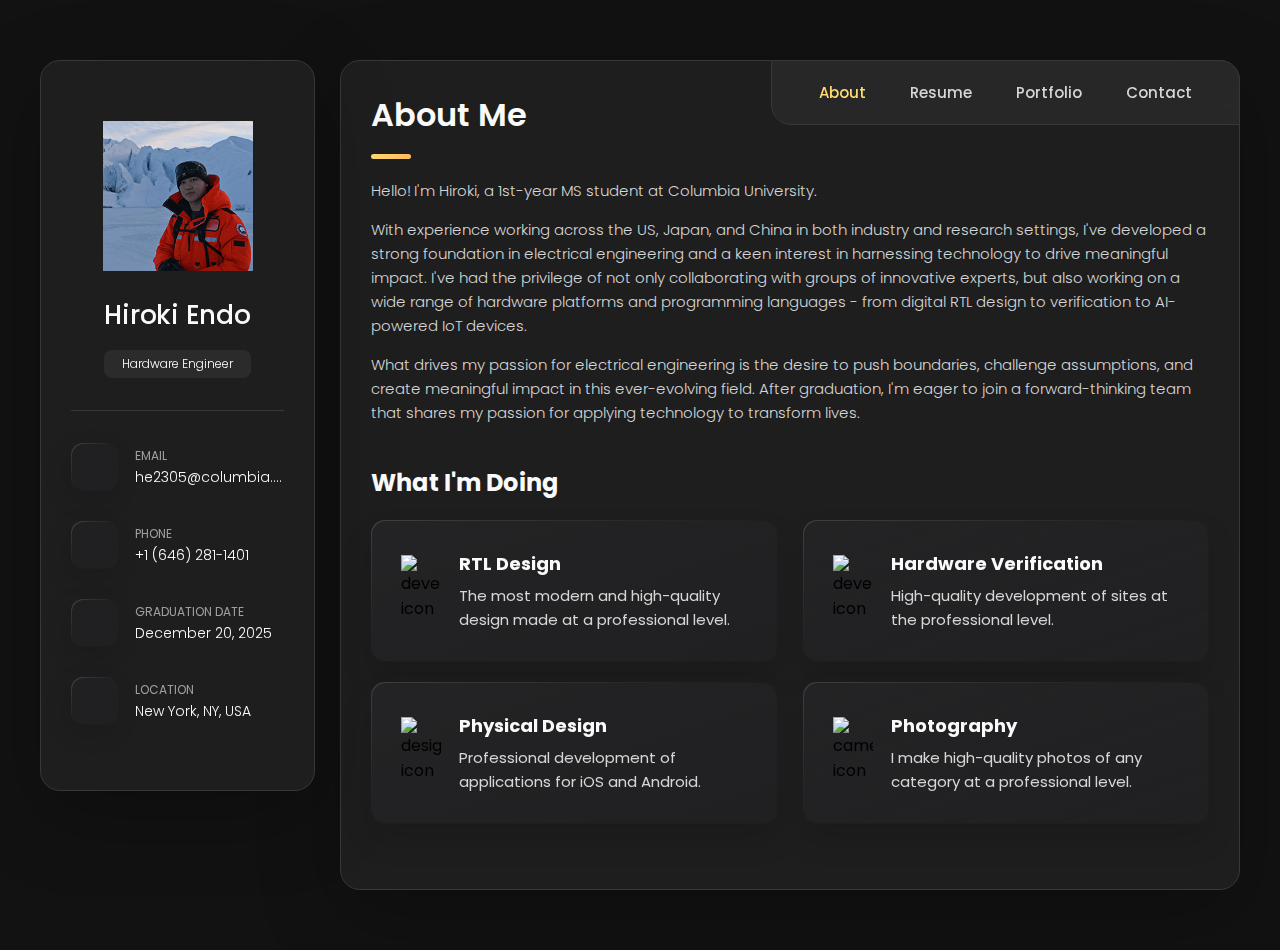
==== commit 855966e1: "Update index.html" ====
--- a/index.html
+++ b/index.html
@@ -42,7 +42,7 @@
       <div class="sidebar-info">
 
         <figure class="avatar-box">
-          <img src="./assets/images/Me-256.png" alt="Hiroki Endo" width="96">
+          <img src="./assets/images/Me-256.png" alt="Hiroki Endo" width="80">
         </figure>
 
         <div class="info-content">
@@ -131,13 +131,13 @@
             <a href="#" class="social-link">
               <ion-icon name="logo-facebook"></ion-icon>
             </a>
+          </li> -->
+
+          <li class="social-item">
+            <a href="https://www.linkedin.com/in/endohiroki" class="social-link">
+              <ion-icon name="logo-linkedin"></ion-icon>
+            </a>
           </li>
-
-          <li class="social-item">
-            <a href="#" class="social-link">
-              <ion-icon name="logo-twitter"></ion-icon>
-            </a>
-          </li> -->
 
           <li class="social-item">
             <a href="https://instagram.com/hendo218" class="social-link">
@@ -181,9 +181,9 @@
             <button class="navbar-link" data-nav-link>Portfolio</button>
           </li>
 
-          <li class="navbar-item">
+<!--           <li class="navbar-item">
             <button class="navbar-link" data-nav-link>Blog</button>
-          </li>
+          </li> -->
 
           <li class="navbar-item">
             <button class="navbar-link" data-nav-link>Contact</button>
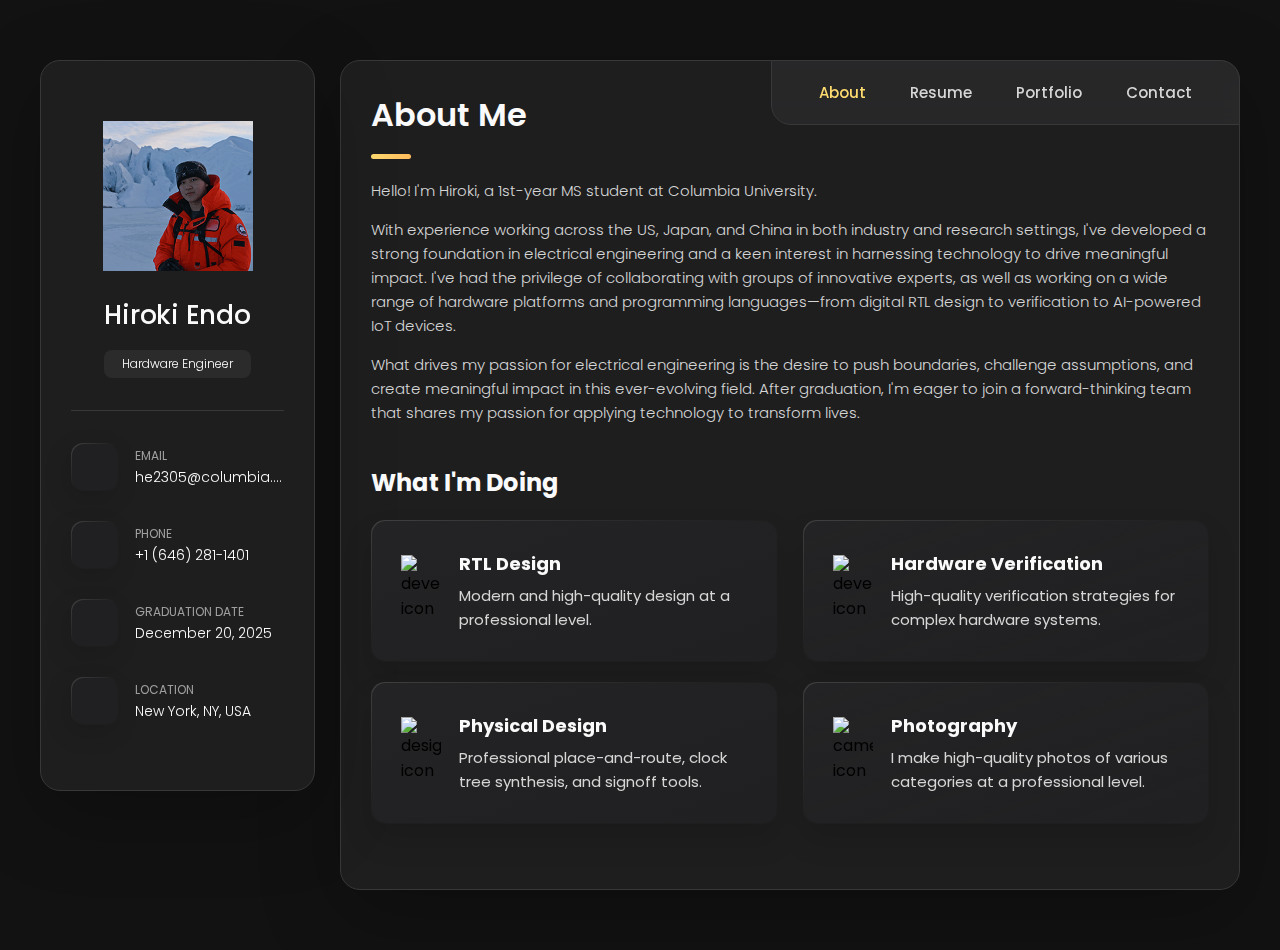
==== commit 82f97a5d: "Update index.html" ====
--- a/index.html
+++ b/index.html
@@ -7,36 +7,27 @@
   <meta name="viewport" content="width=device-width, initial-scale=1.0">
   <title>Endo's Personal Portfolio</title>
 
-  <!--
-    - favicon
-  -->
+  <!-- favicon -->
   <link rel="shortcut icon" href="./assets/images/logo.ico" type="image/x-icon">
 
-  <!--
-    - custom css link
-  -->
+  <!-- custom css link -->
   <link rel="stylesheet" href="./assets/css/style.css">
 
-  <!--
-    - google font link
-  -->
+  <!-- google font link -->
   <link rel="preconnect" href="https://fonts.googleapis.com">
   <link rel="preconnect" href="https://fonts.gstatic.com" crossorigin>
-  <link href="https://fonts.googleapis.com/css2?family=Poppins:wght@300;400;500;600&display=swap" rel="stylesheet">
+  <link
+    href="https://fonts.googleapis.com/css2?family=Poppins:wght@300;400;500;600&display=swap"
+    rel="stylesheet"
+  >
 </head>
 
 <body>
 
-  <!--
-    - #MAIN
-  -->
-
+  <!-- #MAIN -->
   <main>
 
-    <!--
-      - #SIDEBAR
-    -->
-
+    <!-- #SIDEBAR -->
     <aside class="sidebar" data-sidebar>
 
       <div class="sidebar-info">
@@ -47,13 +38,11 @@
 
         <div class="info-content">
           <h1 class="name" title="Hiroki Endo">Hiroki Endo</h1>
-
           <p class="title">Hardware Engineer</p>
         </div>
 
         <button class="info_more-btn" data-sidebar-btn>
           <span>Show Contacts</span>
-
           <ion-icon name="chevron-down"></ion-icon>
         </button>
 
@@ -66,59 +55,43 @@
         <ul class="contacts-list">
 
           <li class="contact-item">
-
             <div class="icon-box">
               <ion-icon name="mail-outline"></ion-icon>
             </div>
-
             <div class="contact-info">
               <p class="contact-title">Email</p>
-
               <a href="mailto:he2305@columbia.edu" class="contact-link">he2305@columbia.edu</a>
             </div>
-
           </li>
 
           <li class="contact-item">
-
             <div class="icon-box">
               <ion-icon name="phone-portrait-outline"></ion-icon>
             </div>
-
             <div class="contact-info">
               <p class="contact-title">Phone</p>
-
               <a href="tel:+16462811401" class="contact-link">+1 (646) 281-1401</a>
             </div>
-
           </li>
 
           <li class="contact-item">
-
             <div class="icon-box">
               <ion-icon name="calendar-outline"></ion-icon>
             </div>
-
             <div class="contact-info">
               <p class="contact-title">Graduation Date</p>
-
               <time datetime="2025-12-20">December 20, 2025</time>
             </div>
-
           </li>
 
           <li class="contact-item">
-
             <div class="icon-box">
               <ion-icon name="location-outline"></ion-icon>
             </div>
-
             <div class="contact-info">
               <p class="contact-title">Location</p>
-
               <address>New York, NY, USA</address>
             </div>
-
           </li>
 
         </ul>
@@ -126,1062 +99,415 @@
         <div class="separator"></div>
 
         <ul class="social-list">
-
-<!--           <li class="social-item">
-            <a href="#" class="social-link">
-              <ion-icon name="logo-facebook"></ion-icon>
-            </a>
-          </li> -->
-
+          <!-- Example of LinkedIn and Instagram -->
           <li class="social-item">
             <a href="https://www.linkedin.com/in/endohiroki" class="social-link">
               <ion-icon name="logo-linkedin"></ion-icon>
             </a>
           </li>
-
           <li class="social-item">
             <a href="https://instagram.com/hendo218" class="social-link">
               <ion-icon name="logo-instagram"></ion-icon>
             </a>
           </li>
-
         </ul>
 
       </div>
 
     </aside>
-
-
-
-
-
-    <!--
-      - #main-content
-    -->
-
+    <!-- end sidebar -->
+
+
+
+    <!-- #MAIN-CONTENT -->
     <div class="main-content">
 
-      <!--
-        - #NAVBAR
-      -->
-
+      <!-- #NAVBAR -->
       <nav class="navbar">
-
         <ul class="navbar-list">
-
           <li class="navbar-item">
-            <button class="navbar-link  active" data-nav-link>About</button>
-          </li>
-
+            <button class="navbar-link active" data-nav-link>About</button>
+          </li>
           <li class="navbar-item">
             <button class="navbar-link" data-nav-link>Resume</button>
           </li>
-
           <li class="navbar-item">
             <button class="navbar-link" data-nav-link>Portfolio</button>
           </li>
-
-<!--           <li class="navbar-item">
-            <button class="navbar-link" data-nav-link>Blog</button>
-          </li> -->
-
           <li class="navbar-item">
             <button class="navbar-link" data-nav-link>Contact</button>
           </li>
-
         </ul>
-
       </nav>
 
 
 
-
-
-      <!--
-        - #ABOUT
-      -->
-
-      <article class="about  active" data-page="about">
-
+      <!-- #ABOUT -->
+      <article class="about active" data-page="about">
         <header>
           <h2 class="h2 article-title">About me</h2>
         </header>
 
         <section class="about-text">
           <p>
-            Hello! I'm Hiroki, a 1st-year MS student at Columbia University. 
-
+            Hello! I'm Hiroki, a 1st-year MS student at Columbia University.
           </p>
-          
           <p>
-            With experience working across the US, Japan, and China in both industry and research settings, I've developed a strong foundation in electrical engineering and a keen interest in harnessing technology to drive meaningful impact. I've had the privilege of not only collaborating with groups of innovative experts, but also working on a wide range of hardware platforms and programming languages - from digital RTL design to verification to AI-powered IoT devices.
-
-          </p>            
-          
+            With experience working across the US, Japan, and China in both industry and research settings, I've developed
+            a strong foundation in electrical engineering and a keen interest in harnessing technology to drive meaningful
+            impact. I've had the privilege of collaborating with groups of innovative experts, as well as working on a wide
+            range of hardware platforms and programming languages—from digital RTL design to verification to AI-powered
+            IoT devices.
+          </p>
           <p>
-            What drives my passion for electrical engineering is the desire to push boundaries, challenge assumptions, and create meaningful impact in this ever-evolving field. After graduation, I'm eager to join a forward-thinking team that shares my passion for applying technology to transform lives.
-
+            What drives my passion for electrical engineering is the desire to push boundaries, challenge assumptions, and
+            create meaningful impact in this ever-evolving field. After graduation, I'm eager to join a forward-thinking
+            team that shares my passion for applying technology to transform lives.
           </p>
         </section>
 
-
-        <!--
-          - service
-        -->
-
+        <!-- service -->
         <section class="service">
-
           <h3 class="h3 service-title">What I'm doing</h3>
 
           <ul class="service-list">
-
             <li class="service-item">
-
               <div class="service-icon-box">
                 <img src="./assets/images/icon-dev.svg" alt="development icon" width="40">
               </div>
-
               <div class="service-content-box">
                 <h4 class="h4 service-item-title">RTL Design</h4>
-
                 <p class="service-item-text">
-                  The most modern and high-quality design made at a professional level.
+                  Modern and high-quality design at a professional level.
                 </p>
               </div>
-
             </li>
 
             <li class="service-item">
-
               <div class="service-icon-box">
                 <img src="./assets/images/icon-dev.svg" alt="development icon" width="40">
               </div>
-
               <div class="service-content-box">
                 <h4 class="h4 service-item-title">Hardware Verification</h4>
-
                 <p class="service-item-text">
-                  High-quality development of sites at the professional level.
+                  High-quality verification strategies for complex hardware systems.
                 </p>
               </div>
-
             </li>
 
             <li class="service-item">
-
               <div class="service-icon-box">
                 <img src="./assets/images/icon-design.svg" alt="design icon" width="40">
               </div>
-
               <div class="service-content-box">
                 <h4 class="h4 service-item-title">Physical Design</h4>
-
                 <p class="service-item-text">
-                  Professional development of applications for iOS and Android.
+                  Professional place-and-route, clock tree synthesis, and signoff tools.
                 </p>
               </div>
-
             </li>
 
             <li class="service-item">
-
               <div class="service-icon-box">
                 <img src="./assets/images/icon-photo.svg" alt="camera icon" width="40">
               </div>
-
               <div class="service-content-box">
                 <h4 class="h4 service-item-title">Photography</h4>
-
                 <p class="service-item-text">
-                  I make high-quality photos of any category at a professional level.
+                  I make high-quality photos of various categories at a professional level.
                 </p>
               </div>
-
-            </li>
-
+            </li>
           </ul>
-
-        </section>
-
-
-        <!--
-          - testimonials
-        -->
-
-<!--         <section class="testimonials">
-
-          <h3 class="h3 testimonials-title">Testimonials</h3>
-
-          <ul class="testimonials-list has-scrollbar">
-
-            <li class="testimonials-item">
-              <div class="content-card" data-testimonials-item>
-
-                <figure class="testimonials-avatar-box">
-                  <img src="./assets/images/avatar-1.png" alt="Daniel lewis" width="60" data-testimonials-avatar>
-                </figure>
-
-                <h4 class="h4 testimonials-item-title" data-testimonials-title>Daniel lewis</h4>
-
-                <div class="testimonials-text" data-testimonials-text>
-                  <p>
-                    Richard was hired to create a corporate identity. We were very pleased with the work done. She has a
-                    lot of experience
-                    and is very concerned about the needs of client. Lorem ipsum dolor sit amet, ullamcous cididt
-                    consectetur adipiscing
-                    elit, seds do et eiusmod tempor incididunt ut laborels dolore magnarels alia.
-                  </p>
-                </div>
-
-              </div>
-            </li>
-
-            <li class="testimonials-item">
-              <div class="content-card" data-testimonials-item>
-
-                <figure class="testimonials-avatar-box">
-                  <img src="./assets/images/avatar-2.png" alt="Jessica miller" width="60" data-testimonials-avatar>
-                </figure>
-
-                <h4 class="h4 testimonials-item-title" data-testimonials-title>Jessica miller</h4>
-
-                <div class="testimonials-text" data-testimonials-text>
-                  <p>
-                    Richard was hired to create a corporate identity. We were very pleased with the work done. She has a
-                    lot of experience
-                    and is very concerned about the needs of client. Lorem ipsum dolor sit amet, ullamcous cididt
-                    consectetur adipiscing
-                    elit, seds do et eiusmod tempor incididunt ut laborels dolore magnarels alia.
-                  </p>
-                </div>
-
-              </div>
-            </li>
-
-            <li class="testimonials-item">
-              <div class="content-card" data-testimonials-item>
-
-                <figure class="testimonials-avatar-box">
-                  <img src="./assets/images/avatar-3.png" alt="Emily evans" width="60" data-testimonials-avatar>
-                </figure>
-
-                <h4 class="h4 testimonials-item-title" data-testimonials-title>Emily evans</h4>
-
-                <div class="testimonials-text" data-testimonials-text>
-                  <p>
-                    Richard was hired to create a corporate identity. We were very pleased with the work done. She has a
-                    lot of experience
-                    and is very concerned about the needs of client. Lorem ipsum dolor sit amet, ullamcous cididt
-                    consectetur adipiscing
-                    elit, seds do et eiusmod tempor incididunt ut laborels dolore magnarels alia.
-                  </p>
-                </div>
-
-              </div>
-            </li>
-
-            <li class="testimonials-item">
-              <div class="content-card" data-testimonials-item>
-
-                <figure class="testimonials-avatar-box">
-                  <img src="./assets/images/avatar-4.png" alt="Henry william" width="60" data-testimonials-avatar>
-                </figure>
-
-                <h4 class="h4 testimonials-item-title" data-testimonials-title>Henry william</h4>
-
-                <div class="testimonials-text" data-testimonials-text>
-                  <p>
-                    Richard was hired to create a corporate identity. We were very pleased with the work done. She has a
-                    lot of experience
-                    and is very concerned about the needs of client. Lorem ipsum dolor sit amet, ullamcous cididt
-                    consectetur adipiscing
-                    elit, seds do et eiusmod tempor incididunt ut laborels dolore magnarels alia.
-                  </p>
-                </div>
-
-              </div>
-            </li>
-
-          </ul>
-
-        </section>
-
-
-        <!--
-          - testimonials modal
-        -->
-
-        <div class="modal-container" data-modal-container>
-
-          <div class="overlay" data-overlay></div>
-
-          <section class="testimonials-modal">
-
-            <button class="modal-close-btn" data-modal-close-btn>
-              <ion-icon name="close-outline"></ion-icon>
-            </button>
-
-            <div class="modal-img-wrapper">
-              <figure class="modal-avatar-box">
-                <img src="./assets/images/avatar-1.png" alt="Daniel lewis" width="80" data-modal-img>
-              </figure>
-
-              <img src="./assets/images/icon-quote.svg" alt="quote icon">
-            </div>
-
-            <div class="modal-content">
-
-              <h4 class="h3 modal-title" data-modal-title>Daniel lewis</h4>
-
-              <time datetime="2021-06-14">14 June, 2021</time>
-
-              <div data-modal-text>
-                <p>
-                  Richard was hired to create a corporate identity. We were very pleased with the work done. She has a
-                  lot of experience
-                  and is very concerned about the needs of client. Lorem ipsum dolor sit amet, ullamcous cididt
-                  consectetur adipiscing
-                  elit, seds do et eiusmod tempor incididunt ut laborels dolore magnarels alia.
-                </p>
-              </div>
-
-            </div>
-
-          </section> -->
-
-        </div>
-
-
-        <!--
-          - clients
-        -->
-
-<!--        <section class="clients">
-
-          <h3 class="h3 clients-title">Clients</h3>
-
-          <ul class="clients-list has-scrollbar">
-
-            <li class="clients-item">
-              <a href="#">
-                <img src="./assets/images/logo-1-color.png" alt="client logo">
-              </a>
-            </li>
-
-            <li class="clients-item">
-              <a href="#">
-                <img src="./assets/images/logo-2-color.png" alt="client logo">
-              </a>
-            </li>
-
-            <li class="clients-item">
-              <a href="#">
-                <img src="./assets/images/logo-3-color.png" alt="client logo">
-              </a>
-            </li>
-
-            <li class="clients-item">
-              <a href="#">
-                <img src="./assets/images/logo-4-color.png" alt="client logo">
-              </a>
-            </li>
-
-            <li class="clients-item">
-              <a href="#">
-                <img src="./assets/images/logo-5-color.png" alt="client logo">
-              </a>
-            </li>
-
-            <li class="clients-item">
-              <a href="#">
-                <img src="./assets/images/logo-6-color.png" alt="client logo">
-              </a>
-            </li>
-
-          </ul>
-
-        </section> -->
+        </section>
+
+        <!-- Optional: Testimonials or other sections were commented out in your original code -->
 
       </article>
-
-
-
-
-
-      <!--
-        - #RESUME
-      -->
-
+      <!-- end about -->
+
+
+
+      <!-- #RESUME -->
       <article class="resume" data-page="resume">
-
         <header>
           <h2 class="h2 article-title">Resume</h2>
         </header>
 
         <section class="timeline">
-
           <div class="title-wrapper">
             <div class="icon-box">
               <ion-icon name="book-outline"></ion-icon>
             </div>
-
             <h3 class="h3">Education</h3>
           </div>
 
           <ol class="timeline-list">
-
             <li class="timeline-item">
-
               <h4 class="h4 timeline-item-title">Columbia University</h4>
-
               <span>2024 — Present</span>
-
               <p class="timeline-text">
                 Master of Science in Electrical Engineering
               </p>
-
             </li>
 
             <li class="timeline-item">
-
               <h4 class="h4 timeline-item-title">Waseda University</h4>
-
               <span>2020 — 2024</span>
-
               <p class="timeline-text">
                 Bachelor of Engineering in Physics
               </p>
-
-            </li>
-
+            </li>
           </ol>
-
         </section>
 
         <section class="timeline">
-
           <div class="title-wrapper">
             <div class="icon-box">
               <ion-icon name="book-outline"></ion-icon>
             </div>
-
             <h3 class="h3">Experience</h3>
           </div>
 
           <ol class="timeline-list">
-
             <li class="timeline-item">
-
-              <h4 class="h4 timeline-item-title">Electrical Engineer Intern × Renesas Electronics Corporation</h4>
-
-              <span>October 2023 — April 2024</span>
-              
-              <span>Tokyo JPN</span>
-
+              <h4 class="h4 timeline-item-title">
+                Electrical Engineer Intern – Renesas Electronics Corporation
+              </h4>
+              <span>October 2023 — April 2024 (Tokyo, JPN)</span>
               <p class="timeline-text">
                 Yamashita Sekkei, Inc.
-
               </p>
-
             </li>
 
             <li class="timeline-item">
-
-              <h4 class="h4 timeline-item-title">Back-end Engineer Intern, Design Implementation Department</h4>
-
-              <span>Jul 2023 - Sep 2023</span>
-              
-              <span>Shanghai PRC</span>
-
+              <h4 class="h4 timeline-item-title">
+                Back-end Engineer Intern, Design Implementation Dept
+              </h4>
+              <span>July 2023 — Sep 2023 (Shanghai, PRC)</span>
               <p class="timeline-text">
                 VeriSilicon Microelectronics Co., Ltd.
-                
               </p>
-
             </li>
 
             <li class="timeline-item">
-
-              <h4 class="h4 timeline-item-title">Product Engineer Intern, SoC Architecture Department</h4>
-
-              <span>Mar 2023 - Apr 2023</span>
-
-              <span>Shanghai PRC</span>
-
+              <h4 class="h4 timeline-item-title">
+                Product Engineer Intern, SoC Architecture Dept
+              </h4>
+              <span>Mar 2023 — Apr 2023 (Shanghai, PRC)</span>
               <p class="timeline-text">
                 SemiDrive Technology Ltd.
-                
               </p>
-
-            </li>
-
+            </li>
           </ol>
-
         </section>
 
         <section class="skill">
-
           <h3 class="h3 skills-title">Skills</h3>
 
           <ul class="skills-list content-card">
-
             <li class="skills-item">
-
               <div class="title-wrapper">
                 <h5 class="h5">RTL Design</h5>
                 <data value="80">80%</data>
               </div>
-
               <div class="skill-progress-bg">
                 <div class="skill-progress-fill" style="width: 80%;"></div>
               </div>
-
             </li>
 
             <li class="skills-item">
-
               <div class="title-wrapper">
                 <h5 class="h5">Hardware Verification</h5>
                 <data value="70">70%</data>
               </div>
-
               <div class="skill-progress-bg">
                 <div class="skill-progress-fill" style="width: 70%;"></div>
               </div>
-
             </li>
 
             <li class="skills-item">
-
               <div class="title-wrapper">
                 <h5 class="h5">VLSI Physical Design</h5>
                 <data value="90">90%</data>
               </div>
-
               <div class="skill-progress-bg">
                 <div class="skill-progress-fill" style="width: 90%;"></div>
               </div>
-
             </li>
 
             <li class="skills-item">
-
               <div class="title-wrapper">
                 <h5 class="h5">Photography</h5>
                 <data value="60">60%</data>
               </div>
-
               <div class="skill-progress-bg">
                 <div class="skill-progress-fill" style="width: 60%;"></div>
               </div>
-
-            </li>
-
+            </li>
           </ul>
-
         </section>
 
       </article>
-
-
-
-
-
-      <!--
-        - #PORTFOLIO
-      -->
-
+      <!-- end resume -->
+
+
+
+      <!-- #PORTFOLIO -->
       <article class="portfolio" data-page="portfolio">
-
         <header>
           <h2 class="h2 article-title">Portfolio</h2>
         </header>
 
         <section class="projects">
 
+          <!-- Filter tabs (if you want to keep them) -->
           <ul class="filter-list">
-
             <li class="filter-item">
               <button class="active" data-filter-btn>All</button>
             </li>
-
             <li class="filter-item">
               <button data-filter-btn>Web design</button>
             </li>
-
             <li class="filter-item">
               <button data-filter-btn>Applications</button>
             </li>
-
             <li class="filter-item">
               <button data-filter-btn>Web development</button>
             </li>
-
           </ul>
 
           <div class="filter-select-box">
-
             <button class="filter-select" data-select>
-
               <div class="select-value" data-selecct-value>Select category</div>
-
               <div class="select-icon">
                 <ion-icon name="chevron-down"></ion-icon>
               </div>
-
             </button>
 
             <ul class="select-list">
-
               <li class="select-item">
                 <button data-select-item>All</button>
               </li>
-
               <li class="select-item">
                 <button data-select-item>Web design</button>
               </li>
-
               <li class="select-item">
                 <button data-select-item>Applications</button>
               </li>
-
               <li class="select-item">
                 <button data-select-item>Web development</button>
               </li>
-
             </ul>
-
           </div>
 
+          <!-- Project List -->
           <ul class="project-list">
-
-            <li class="project-item  active" data-filter-item data-category="web development">
+            <li class="project-item active" data-filter-item data-category="web development">
               <a href="#">
-
                 <figure class="project-img">
                   <div class="project-item-icon-box">
                     <ion-icon name="eye-outline"></ion-icon>
                   </div>
-
                   <img src="./assets/images/project-1.jpg" alt="finance" loading="lazy">
                 </figure>
-
                 <h3 class="project-title">Finance</h3>
-
                 <p class="project-category">Web development</p>
-
               </a>
             </li>
 
-            <li class="project-item  active" data-filter-item data-category="web development">
-              <a href="#">
-
+            <!-- Add more existing portfolio items as needed -->
+
+            <!-- NEW ITEM: Link to the VLSI-Design sub-page -->
+            <li class="project-item active" data-filter-item data-category="hardware">
+              <a href="/vlsi-design/">
                 <figure class="project-img">
                   <div class="project-item-icon-box">
                     <ion-icon name="eye-outline"></ion-icon>
                   </div>
-
-                  <img src="./assets/images/project-2.png" alt="orizon" loading="lazy">
+                  <!-- You can replace the image below with a relevant screenshot -->
+                  <img src="./assets/images/project-vlsi.jpg" alt="VLSI Design Project" loading="lazy">
                 </figure>
-
-                <h3 class="project-title">Orizon</h3>
-
-                <p class="project-category">Web development</p>
-
+                <h3 class="project-title">VLSI Design Project</h3>
+                <p class="project-category">Hardware</p>
               </a>
             </li>
 
-            <li class="project-item  active" data-filter-item data-category="web design">
-              <a href="#">
-
-                <figure class="project-img">
-                  <div class="project-item-icon-box">
-                    <ion-icon name="eye-outline"></ion-icon>
-                  </div>
-
-                  <img src="./assets/images/project-3.jpg" alt="fundo" loading="lazy">
-                </figure>
-
-                <h3 class="project-title">Fundo</h3>
-
-                <p class="project-category">Web design</p>
-
-              </a>
-            </li>
-
-            <li class="project-item  active" data-filter-item data-category="applications">
-              <a href="#">
-
-                <figure class="project-img">
-                  <div class="project-item-icon-box">
-                    <ion-icon name="eye-outline"></ion-icon>
-                  </div>
-
-                  <img src="./assets/images/project-4.png" alt="brawlhalla" loading="lazy">
-                </figure>
-
-                <h3 class="project-title">Brawlhalla</h3>
-
-                <p class="project-category">Applications</p>
-
-              </a>
-            </li>
-
-            <li class="project-item  active" data-filter-item data-category="web design">
-              <a href="#">
-
-                <figure class="project-img">
-                  <div class="project-item-icon-box">
-                    <ion-icon name="eye-outline"></ion-icon>
-                  </div>
-
-                  <img src="./assets/images/project-5.png" alt="dsm." loading="lazy">
-                </figure>
-
-                <h3 class="project-title">DSM.</h3>
-
-                <p class="project-category">Web design</p>
-
-              </a>
-            </li>
-
-            <li class="project-item  active" data-filter-item data-category="web design">
-              <a href="#">
-
-                <figure class="project-img">
-                  <div class="project-item-icon-box">
-                    <ion-icon name="eye-outline"></ion-icon>
-                  </div>
-
-                  <img src="./assets/images/project-6.png" alt="metaspark" loading="lazy">
-                </figure>
-
-                <h3 class="project-title">MetaSpark</h3>
-
-                <p class="project-category">Web design</p>
-
-              </a>
-            </li>
-
-            <li class="project-item  active" data-filter-item data-category="web development">
-              <a href="#">
-
-                <figure class="project-img">
-                  <div class="project-item-icon-box">
-                    <ion-icon name="eye-outline"></ion-icon>
-                  </div>
-
-                  <img src="./assets/images/project-7.png" alt="summary" loading="lazy">
-                </figure>
-
-                <h3 class="project-title">Summary</h3>
-
-                <p class="project-category">Web development</p>
-
-              </a>
-            </li>
-
-            <li class="project-item  active" data-filter-item data-category="applications">
-              <a href="#">
-
-                <figure class="project-img">
-                  <div class="project-item-icon-box">
-                    <ion-icon name="eye-outline"></ion-icon>
-                  </div>
-
-                  <img src="./assets/images/project-8.jpg" alt="task manager" loading="lazy">
-                </figure>
-
-                <h3 class="project-title">Task Manager</h3>
-
-                <p class="project-category">Applications</p>
-
-              </a>
-            </li>
-
-            <li class="project-item  active" data-filter-item data-category="web development">
-              <a href="#">
-
-                <figure class="project-img">
-                  <div class="project-item-icon-box">
-                    <ion-icon name="eye-outline"></ion-icon>
-                  </div>
-
-                  <img src="./assets/images/project-9.png" alt="arrival" loading="lazy">
-                </figure>
-
-                <h3 class="project-title">Arrival</h3>
-
-                <p class="project-category">Web development</p>
-
-              </a>
-            </li>
-
           </ul>
 
         </section>
-
       </article>
-
-
-
-
-
-      <!--
-        - #BLOG
-      -->
-
-<!--       <article class="blog" data-page="blog">
-
-        <header>
-          <h2 class="h2 article-title">Blog</h2>
-        </header>
-
-        <section class="blog-posts">
-
-          <ul class="blog-posts-list">
-
-            <li class="blog-post-item">
-              <a href="#">
-
-                <figure class="blog-banner-box">
-                  <img src="./assets/images/blog-1.jpg" alt="Design conferences in 2022" loading="lazy">
-                </figure>
-
-                <div class="blog-content">
-
-                  <div class="blog-meta">
-                    <p class="blog-category">Design</p>
-
-                    <span class="dot"></span>
-
-                    <time datetime="2022-02-23">Fab 23, 2022</time>
-                  </div>
-
-                  <h3 class="h3 blog-item-title">Design conferences in 2022</h3>
-
-                  <p class="blog-text">
-                    Veritatis et quasi architecto beatae vitae dicta sunt, explicabo.
-                  </p>
-
-                </div>
-
-              </a>
-            </li>
-
-            <li class="blog-post-item">
-              <a href="#">
-
-                <figure class="blog-banner-box">
-                  <img src="./assets/images/blog-2.jpg" alt="Best fonts every designer" loading="lazy">
-                </figure>
-
-                <div class="blog-content">
-
-                  <div class="blog-meta">
-                    <p class="blog-category">Design</p>
-
-                    <span class="dot"></span>
-
-                    <time datetime="2022-02-23">Fab 23, 2022</time>
-                  </div>
-
-                  <h3 class="h3 blog-item-title">Best fonts every designer</h3>
-
-                  <p class="blog-text">
-                    Sed ut perspiciatis, nam libero tempore, cum soluta nobis est eligendi.
-                  </p>
-
-                </div>
-
-              </a>
-            </li>
-
-            <li class="blog-post-item">
-              <a href="#">
-
-                <figure class="blog-banner-box">
-                  <img src="./assets/images/blog-3.jpg" alt="Design digest #80" loading="lazy">
-                </figure>
-
-                <div class="blog-content">
-
-                  <div class="blog-meta">
-                    <p class="blog-category">Design</p>
-
-                    <span class="dot"></span>
-
-                    <time datetime="2022-02-23">Fab 23, 2022</time>
-                  </div>
-
-                  <h3 class="h3 blog-item-title">Design digest #80</h3>
-
-                  <p class="blog-text">
-                    Excepteur sint occaecat cupidatat no proident, quis nostrum exercitationem ullam corporis suscipit.
-                  </p>
-
-                </div>
-
-              </a>
-            </li>
-
-            <li class="blog-post-item">
-              <a href="#">
-
-                <figure class="blog-banner-box">
-                  <img src="./assets/images/blog-4.jpg" alt="UI interactions of the week" loading="lazy">
-                </figure>
-
-                <div class="blog-content">
-
-                  <div class="blog-meta">
-                    <p class="blog-category">Design</p>
-
-                    <span class="dot"></span>
-
-                    <time datetime="2022-02-23">Fab 23, 2022</time>
-                  </div>
-
-                  <h3 class="h3 blog-item-title">UI interactions of the week</h3>
-
-                  <p class="blog-text">
-                    Enim ad minim veniam, consectetur adipiscing elit, quis nostrud exercitation ullamco laboris nisi.
-                  </p>
-
-                </div>
-
-              </a>
-            </li>
-
-            <li class="blog-post-item">
-              <a href="#">
-
-                <figure class="blog-banner-box">
-                  <img src="./assets/images/blog-5.jpg" alt="The forgotten art of spacing" loading="lazy">
-                </figure>
-
-                <div class="blog-content">
-
-                  <div class="blog-meta">
-                    <p class="blog-category">Design</p>
-
-                    <span class="dot"></span>
-
-                    <time datetime="2022-02-23">Fab 23, 2022</time>
-                  </div>
-
-                  <h3 class="h3 blog-item-title">The forgotten art of spacing</h3>
-
-                  <p class="blog-text">
-                    Maxime placeat, sed do eiusmod tempor incididunt ut labore et dolore magna aliqua.
-                  </p>
-
-                </div>
-
-              </a>
-            </li>
-
-            <li class="blog-post-item">
-              <a href="#">
-
-                <figure class="blog-banner-box">
-                  <img src="./assets/images/blog-6.jpg" alt="Design digest #79" loading="lazy">
-                </figure>
-
-                <div class="blog-content">
-
-                  <div class="blog-meta">
-                    <p class="blog-category">Design</p>
-
-                    <span class="dot"></span>
-
-                    <time datetime="2022-02-23">Fab 23, 2022</time>
-                  </div>
-
-                  <h3 class="h3 blog-item-title">Design digest #79</h3>
-
-                  <p class="blog-text">
-                    Optio cumque nihil impedit uo minus quod maxime placeat, velit esse cillum.
-                  </p>
-
-                </div>
-
-              </a>
-            </li>
-
-          </ul>
-
-        </section>
-
-      </article> -->
-
-
-
-
-
-      <!--
-        - #CONTACT
-      -->
-
+      <!-- end portfolio -->
+
+
+      <!-- #CONTACT -->
       <article class="contact" data-page="contact">
-
         <header>
           <h2 class="h2 article-title">Contact</h2>
         </header>
 
         <section class="mapbox" data-mapbox>
           <figure>
+            <!-- Example of embedding Google Maps to Columbia University -->
             <iframe
               src="https://www.google.com/maps/embed/v1/place?q=Columbia+University,+116th+and+Broadway,+New+York,+NY,+USA&key=AIzaSyBFw0Qbyq9zTFTd-tUY6dZWTgaQzuU17R8"
-              width="400" height="300" loading="lazy"></iframe>
+              width="400"
+              height="300"
+              loading="lazy"
+            ></iframe>
           </figure>
         </section>
 
         <section class="contact-form">
-
           <h3 class="h3 form-title">Contact Form</h3>
-
           <form action="#" class="form" data-form>
-
             <div class="input-wrapper">
-              <input type="text" name="fullname" class="form-input" placeholder="Full name" required data-form-input>
-
-              <input type="email" name="email" class="form-input" placeholder="Email address" required data-form-input>
-            </div>
-
-            <textarea name="message" class="form-input" placeholder="Your Message" required data-form-input></textarea>
+              <input
+                type="text"
+                name="fullname"
+                class="form-input"
+                placeholder="Full name"
+                required
+                data-form-input
+              >
+              <input
+                type="email"
+                name="email"
+                class="form-input"
+                placeholder="Email address"
+                required
+                data-form-input
+              >
+            </div>
+
+            <textarea
+              name="message"
+              class="form-input"
+              placeholder="Your Message"
+              required
+              data-form-input
+            ></textarea>
 
             <button class="form-btn" type="submit" disabled data-form-btn>
               <ion-icon name="paper-plane"></ion-icon>
               <span>Send Message</span>
             </button>
-
           </form>
-
-        </section>
-
+        </section>
       </article>
-
-    </div>
+      <!-- end contact -->
+
+    </div> <!-- end .main-content -->
 
   </main>
-
-
-
-
-
-
-  <!--
-    - custom js link
-  -->
+  <!-- end #MAIN -->
+
+  <!-- custom js link -->
   <script src="./assets/js/script.js"></script>
 
-  <!--
-    - ionicon link
-  -->
+  <!-- ionicon link -->
   <script type="module" src="https://unpkg.com/ionicons@5.5.2/dist/ionicons/ionicons.esm.js"></script>
   <script nomodule src="https://unpkg.com/ionicons@5.5.2/dist/ionicons/ionicons.js"></script>
 
 </body>
-
 </html>
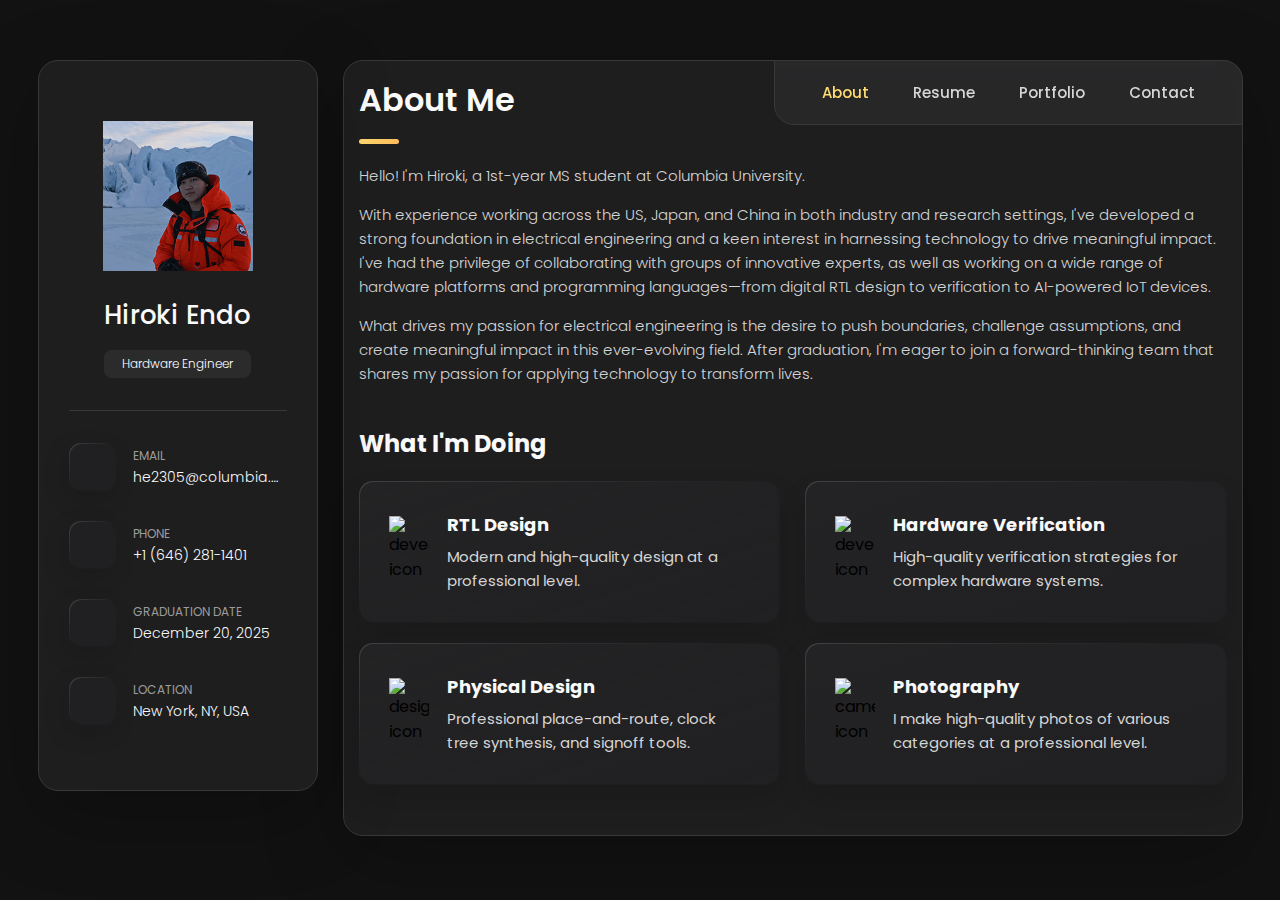
==== commit 341a9464: "Update index.html" ====
--- a/index.html
+++ b/index.html
@@ -353,91 +353,935 @@
 
 
 
-      <!-- #PORTFOLIO -->
+<!--
+        - #PORTFOLIO
+      -->
+
       <article class="portfolio" data-page="portfolio">
+
         <header>
           <h2 class="h2 article-title">Portfolio</h2>
         </header>
 
         <section class="projects">
 
-          <!-- Filter tabs (if you want to keep them) -->
           <ul class="filter-list">
+
             <li class="filter-item">
               <button class="active" data-filter-btn>All</button>
             </li>
-            <li class="filter-item">
-              <button data-filter-btn>Web design</button>
-            </li>
-            <li class="filter-item">
-              <button data-filter-btn>Applications</button>
-            </li>
-            <li class="filter-item">
-              <button data-filter-btn>Web development</button>
-            </li>
+
+<!--        <li class="filter-item">
+              <button data-filter-btn>Programming</button>
+            </li> -->
+
+<!--        <li class="filter-item">
+              <button data-filter-btn>Writing</button>
+            </li> -->
+
+<!--        <li class="filter-item">
+              <button data-filter-btn>Animation</button>
+            </li> -->
+
+<!--        <li class="filter-item">
+              <button data-filter-btn>Film</button>
+            </li> -->
+
+<!--        <li class="filter-item">
+              <button data-filter-btn>Theatre</button>
+            </li> -->
+
           </ul>
 
           <div class="filter-select-box">
+
             <button class="filter-select" data-select>
+
               <div class="select-value" data-selecct-value>Select category</div>
+
               <div class="select-icon">
                 <ion-icon name="chevron-down"></ion-icon>
               </div>
+
             </button>
 
             <ul class="select-list">
+
               <li class="select-item">
                 <button data-select-item>All</button>
               </li>
-              <li class="select-item">
-                <button data-select-item>Web design</button>
-              </li>
-              <li class="select-item">
-                <button data-select-item>Applications</button>
-              </li>
-              <li class="select-item">
-                <button data-select-item>Web development</button>
-              </li>
+
+<!--          <li class="select-item">
+                <button data-select-item>Programming</button>
+              </li> -->
+
+<!--          <li class="select-item">
+                <button data-select-item>Writing</button>
+              </li> -->
+
+<!--          <li class="select-item">
+                <button data-select-item>Animation</button>
+              </li> -->
+
+<!--          <li class="select-item">
+                <button data-select-item>Film</button>
+              </li> -->
+
+<!--          <li class="select-item">
+                <button data-select-item>Theatre</button>
+              </li> -->
+
             </ul>
+
           </div>
 
-          <!-- Project List -->
           <ul class="project-list">
-            <li class="project-item active" data-filter-item data-category="web development">
+
+            <li class="project-item  active" data-filter-item data-category="All" data-portfolio-item>
+              <a href=#>
+
+                <figure class="project-img">
+                  <div class="project-item-icon-box">
+                    <ion-icon name="eye-outline"></ion-icon>
+                  </div>
+
+                  <img src="./assets/images/projects/Kogge-Stone.jpeg" alt="Kogge-Stone" loading="lazy" portfolio-img>
+                </figure>
+
+                <h3 class="project-title">8-bit Microprocessor Core Design</h3>
+
+                <p class="project-category">All</p>
+
+              </a>
+
+              <div class="hidden-portfolio-details">
+                <div data-portfolio-date>
+                  <time datetime="01-2025">Aug 2024 - Dec 2024</time>
+                </div>
+
+                <div data-portfolio-text>
+                  <p>
+                    Led full logic-to-GDSII flow of a microprocessor in TSMC-65nm node, including ALU, PLA, SRAM, FSM, and multiplexer.
+                  </p>
+                  
+                  <p>
+                    Simulated clock cycle timing with Spectre and Ultrasim and implemented dataflow functional units with integrated memory.
+                  </p>    
+                  
+                  <p>
+                    Delivered compact DRC & LVS clean layout and optimized device sizing to balance power-performance-area, resulting in
+118µm × 136µm area and 28.61mW power at typical corner conditions while executing instruction set reliably at 250 MHz. 
+                  </p>
+                </div>
+
+                <div data-portfolio-title>
+                  <a href="./vlsi-design" target="_blank">8-bit Microprocessor Core Design</a>
+                </div>
+              </div>
+
+            </li>
+
+            <li class="project-item  active" data-filter-item data-category="animation" data-portfolio-item>
+              <a href=#>
+
+                <figure class="project-img">
+                  <div class="project-item-icon-box">
+                    <ion-icon name="eye-outline"></ion-icon>
+                  </div>
+
+                  <img src="./assets/images/garden-ex-fireworks.png" alt="city garden" loading="lazy" portfolio-img>
+                </figure>
+
+                <h3 class="project-title">City Garden HDA | Houdini</h3>
+
+                <p class="project-category">Animation</p>
+
+              </a>
+
+              <div class="hidden-portfolio-details">
+                <div data-portfolio-date>
+                  <time datetime="01-2025">Nov 2024 - Jan 2025</time>
+                </div>
+
+                <div data-portfolio-text>
+                  <p>
+                    City Garden HDA is a Houdini Digital Asset (HDA) that allows users to create customizable garden structures, inspired by the Supertree Grove at Singapore's Gardens by the Bay. This tool is designed for artists and designers who want to generate complex, interactive garden layouts with minimal manual effort.
+                  </p>
+                </div>
+
+                <div data-portfolio-title>
+                  <a href="https://github.com/AnuKritiW/CityGardenHDA" target="_blank">City Garden HDA | Houdini</a>
+                </div>
+              </div>
+
+            </li>
+
+            <li class="project-item  active" data-filter-item data-category="animation" data-portfolio-item>
+              <a href=#>
+
+                <figure class="project-img">
+                  <div class="project-item-icon-box">
+                    <ion-icon name="eye-outline"></ion-icon>
+                  </div>
+
+                  <img src="./assets/gifs/BouncingBall.gif" alt="bouncing ball" loading="lazy" portfolio-img>
+                </figure>
+
+                <h3 class="project-title">Escher Bouncing Ball | Maya</h3>
+
+                <p class="project-category">Animation</p>
+
+              </a>
+
+              <div class="hidden-portfolio-details">
+                <div data-portfolio-date>
+                  <time datetime="01-2025">Nov 2024 - Jan 2025</time>
+                </div>
+
+                <div data-portfolio-text>
+                  <p>
+                    This project is a <b>procedurally generated</b> animation of a bouncing ball interacting with an impossible staircase, inspired by MC Escher’s "Ascending and Descending" and the Grand Staircase from Harry Potter. 
+                    The animation is fully scripted in <b>Python</b> within <b>Maya</b>, incorporating procedural modeling, dynamic materials, and custom lighting setups.
+                  </p>
+                </div>
+
+                <div data-portfolio-title>
+                  <a href="https://github.com/AnuKritiW/EscherBall" target="_blank">Escher Bouncing Ball | Maya</a>
+                </div>
+              </div>
+
+            </li>
+
+            <li class="project-item  active" data-filter-item data-category="writing" data-portfolio-item>
+              <a href=#>
+
+                <figure class="project-img">
+                  <div class="project-item-icon-box">
+                    <ion-icon name="eye-outline"></ion-icon>
+                  </div>
+
+                  <img src="./assets/images/missioncontrol.jpg" alt="mission control" loading="lazy" portfolio-img>
+                </figure>
+
+                <h3 class="project-title">Mission Control</h3>
+
+                <p class="project-category">Writing</p>
+
+              </a>
+
+              <div class="hidden-portfolio-details">
+                <div data-portfolio-date>
+                  <time datetime="2024">2024</time>
+                </div>
+
+                <div data-portfolio-text>
+                  <p>
+                    Script for an anthology series titled ‘Brown Shorts’. This is still a work in progress.
+                  </p>
+                </div>
+
+                <div data-portfolio-title>
+                  <a href="https://drive.google.com/file/d/12tVoyIMq79qbtPl6WaZLPDVsPLjza0yF/view?usp=drive_link" target="_blank">Mission control</a>
+                </div>
+              </div>
+
+            </li>
+
+            <li class="project-item  active" data-filter-item data-category="writing" data-portfolio-item>
+              <a href=#>
+
+                <figure class="project-img">
+                  <div class="project-item-icon-box">
+                    <ion-icon name="eye-outline"></ion-icon>
+                  </div>
+
+                  <img src="./assets/images/nazar.jpg" alt="nazar" loading="lazy" portfolio-img>
+                </figure>
+
+                <h3 class="project-title">Nazar</h3>
+
+                <p class="project-category">Writing</p>
+
+              </a>
+
+              <div class="hidden-portfolio-details">
+                <div data-portfolio-date>
+                  <time datetime="2022">2022 - 2023</time>
+                </div>
+
+                <div data-portfolio-text>
+                  <p>
+                    Pilot script for an anthology series titled ‘Brown Shorts’. This is still a work in progress.
+                  </p>
+                </div>
+
+                <div data-portfolio-title>
+                  <a href="https://drive.google.com/file/d/1YWljDUnqvBa45hXBLT-U32cy_hHk9mZ2/view?usp=sharing" target="_blank">Nazar</a>
+                </div>
+              </div>
+
+            </li>
+
+            <li class="project-item  active" data-filter-item data-category="animation" data-portfolio-item>
+              <a href=#>
+                <figure class="project-img">
+                  <div class="project-item-icon-box">
+                    <ion-icon name="eye-outline"></ion-icon>
+                  </div>
+
+                  <img src="./assets/images/bob.jpg" alt="coding monkey bob thumbnail" loading="lazy" portfolio-img>
+                </figure>
+
+                <h3 class="project-title">Coding Monkey 808 “Bob”</h3>
+
+                <p class="project-category">Animation</p>
+
+              </a>
+
+              <div class="hidden-portfolio-details">
+                <div data-portfolio-date>
+                  <time datetime="10-2022">Oct - Dec 2022</time>
+                </div>
+
+                <div data-portfolio-text>
+                  <p>
+                    Roles: Writer, Editor.
+                    <br><br>
+
+                    Part of <a href="https://www.storyxperiential.com/" target="_blank">Story Xperiential</a>.
+                    This was a 10-week course, where I learned from Pixar employees and veterans and experimented with their storytelling process through writing and storyboarding a short film.
+                    <br><br>
+
+                    Certificate of completion <a href="https://drive.google.com/file/d/1nAGaOFPI0e8Ek-zCuN2l5USPcy8hR32r/view?usp=sharing" target="_blank">here</a>.
+                  </p>
+                </div>
+
+                <div data-portfolio-title>
+                  <a href="https://www.youtube.com/watch?v=USUfPZZmSsk&feature=youtu.be&ab_channel=AnuKritiWadhwa" target="_blank">Coding Monkey 808 “Bob”</a>
+                </div>
+              </div>
+            </li>
+
+            <li class="project-item  active" data-filter-item data-category="programming" data-portfolio-item>
+              <a href=#>
+
+                <figure class="project-img">
+                  <div class="project-item-icon-box">
+                    <ion-icon name="eye-outline"></ion-icon>
+                  </div>
+
+                  <img src="./assets/gifs/ForwardKinematics_jumping.gif" alt="Forward Kinematics Jumping" loading="lazy" portfolio-img>
+                </figure>
+
+                <h3 class="project-title">3D Animation | C++</h3>
+
+                <p class="project-category">Programming</p>
+
+              </a>
+
+              <div class="hidden-portfolio-details">
+                <div data-portfolio-date>
+                  <time datetime="03-2021">Mar - May 2021</time>
+                </div>
+
+                <div data-portfolio-text>
+                  <p>
+                    <b>C++</b> Class Assignments for CS3242: 3D Modeling and Animation<br>
+                    Individual work.<br><br>
+                    Topics Covered:<br>
+                    • Forward Kinematics<br>
+                    • Inverse Kinematics
+                  </p>
+                </div>
+
+                <div data-portfolio-title>
+                  <a href="https://github.com/AnuKritiW/3D-Animation" target="_blank">3D Animation Projects | C++</a>
+                </div>
+              </div>
+
+            </li>
+
+            <li class="project-item  active" data-filter-item data-category="programming" data-portfolio-item>
               <a href="#">
-                <figure class="project-img">
-                  <div class="project-item-icon-box">
-                    <ion-icon name="eye-outline"></ion-icon>
-                  </div>
-                  <img src="./assets/images/project-1.jpg" alt="finance" loading="lazy">
-                </figure>
-                <h3 class="project-title">Finance</h3>
-                <p class="project-category">Web development</p>
-              </a>
-            </li>
-
-            <!-- Add more existing portfolio items as needed -->
-
-            <!-- NEW ITEM: Link to the VLSI-Design sub-page -->
-            <li class="project-item active" data-filter-item data-category="hardware">
-              <a href="/vlsi-design/">
-                <figure class="project-img">
-                  <div class="project-item-icon-box">
-                    <ion-icon name="eye-outline"></ion-icon>
-                  </div>
-                  <!-- You can replace the image below with a relevant screenshot -->
-                  <img src="./assets/images/project-vlsi.jpg" alt="VLSI Design Project" loading="lazy">
-                </figure>
-                <h3 class="project-title">VLSI Design Project</h3>
-                <p class="project-category">Hardware</p>
-              </a>
+
+                <figure class="project-img">
+                  <div class="project-item-icon-box">
+                    <ion-icon name="eye-outline"></ion-icon>
+                  </div>
+
+                  <img src="./assets/gifs/teapot.gif" alt="teapot" loading="lazy" portfolio-img>
+                </figure>
+
+                <h3 class="project-title">3D Modeling | C++</h3>
+
+                <p class="project-category">Programming</p>
+
+              </a>
+
+              <div class="hidden-portfolio-details">
+                <div data-portfolio-date>
+                  <time datetime="01-2021">Jan - Mar 2021</time>
+                </div>
+
+                <div data-portfolio-text>
+                  <p>
+                    <b>C++</b> Class Assignments for CS3242: 3D Modeling and Animation<br>
+                    Individual work.<br><br>
+                    Topics Covered:<br>
+                    • Barycentric subdivision<br>
+                    • Mesh Relaxation via Laplacian smoothing
+                  </p>
+                </div>
+
+                <div data-portfolio-title>
+                  <a href="https://github.com/AnuKritiW/3D-Modeling" target="_blank">3D Modeling | C++</a>
+                </div>
+              </div>
+
+            </li>
+
+            <li class="project-item  active" data-filter-item data-category="film" data-portfolio-item>
+              <a href=#>
+
+                <figure class="project-img">
+                  <div class="project-item-icon-box">
+                    <ion-icon name="eye-outline"></ion-icon>
+                  </div>
+
+                  <img src="./assets/images/itcomesinwaves.png" alt="It comes in waves thumbnail" loading="lazy" portfolio-img>
+                </figure>
+
+                <h3 class="project-title">It comes in waves</h3>
+
+                <p class="project-category">Film</p>
+
+              </a>
+
+              <div class="hidden-portfolio-details">
+                <div data-portfolio-date>
+                  <time datetime="12-2020">Dec 2020</time>
+                </div>
+
+                <div data-portfolio-text>
+                  <p>
+                    Roles: Director, Editor
+                    <br><br>
+                    Made during 52-hour film competition ‘Point and Shoot 2020’
+                  </p>
+                </div>
+
+                <div data-portfolio-title>
+                  <a href="https://youtu.be/mjMwjyEkv2k?si=_62UioRtlyu3oH6u" target="_blank">It comes in waves</a>
+                </div>
+              </div>
+
+            </li>
+
+            <li class="project-item  active" data-filter-item data-category="programming" data-portfolio-item>
+              <a href=#>
+
+                <figure class="project-img">
+                  <div class="project-item-icon-box">
+                    <ion-icon name="eye-outline"></ion-icon>
+                  </div>
+
+                  <img src="./assets/gifs/Distributed_ray_tracing.gif" alt="Distributed Ray Tracing" loading="lazy" portfolio-img>
+                </figure>
+
+                <h3 class="project-title">Graphics Rendering Techniques | C++</h3>
+
+                <p class="project-category">Programming</p>
+
+              </a>
+
+              <div class="hidden-portfolio-details">
+                <div data-portfolio-date>
+                  <time datetime="01-2020">Jan - May 2020</time>
+                </div>
+
+                <div data-portfolio-text>
+                  <p>
+                    Class Assignments for CS4247: Graphics Rendering Techniques. <br>
+                    Individual work.<br><br>
+                    Topics Covered: <br>
+                    • Normal mapping <br>
+                    • Bump mapping <br>
+                    • Reflection mapping <br>
+                    • Projective texture mapping <br>
+                    • Radiosity <br>
+                    • Ray tracing
+                  </p>
+                </div>
+
+                <div data-portfolio-title>
+                  <a href="https://github.com/AnuKritiW/Graphics-Rendering-Techniques" target="_blank">Graphics Rendering Techniques | C++</a>
+                </div>
+              </div>
+
+            </li>
+
+            <li class="project-item  active" data-filter-item data-category="film" data-portfolio-item>
+              <a href=#>
+
+                <figure class="project-img">
+                  <div class="project-item-icon-box">
+                    <ion-icon name="eye-outline"></ion-icon>
+                  </div>
+
+                  <img src="./assets/images/showreel.jpg" alt="Generic showreel thumbnail" loading="lazy" portfolio-img>
+                </figure>
+
+                <h3 class="project-title">Generic Showreel</h3>
+
+                <p class="project-category">Film</p>
+
+              </a>
+
+              <div class="hidden-portfolio-details">
+                <div data-portfolio-date>
+                  <time datetime="2019">2019</time>
+                </div>
+
+                <div data-portfolio-text>
+                  <p>
+                    Films and animation reels from 2017-2019
+                  </p>
+                </div>
+
+                <div data-portfolio-title>
+                  <a href="https://youtu.be/RRdj6Z8Yvlk?si=rqZdrdZzXFDBHCnL" target="_blank">Generic Showreel</a>
+                </div>
+              </div>
+
+            </li>
+
+            <li class="project-item  active" data-filter-item data-category="animation" data-portfolio-item>
+              <a href=#>
+
+                <figure class="project-img">
+                  <div class="project-item-icon-box">
+                    <ion-icon name="eye-outline"></ion-icon>
+                  </div>
+
+                  <img src="./assets/gifs/theclaw.gif" alt="The Claw" loading="lazy" portfolio-img>
+                </figure>
+
+                <h3 class="project-title">Maya Demo Reel</h3>
+
+                <p class="project-category">Animation</p>
+
+              </a>
+
+              <div class="hidden-portfolio-details">
+                <div data-portfolio-date>
+                  <time datetime="08-2019">Aug - Dec 2019</time>
+                </div>
+
+                <div data-portfolio-text>
+                  <p>
+                    Part of RTF344M: Intro to 3D Animation at UTAustin.<br>
+                    Individual work.
+                  </p>
+                </div>
+
+                <div data-portfolio-title>
+                  <a href="https://youtu.be/hGXRnT0cl1I?si=rydfgGikmX-V-CET" target="_blank">Maya Demo Reel</a>
+                </div>
+              </div>
+
+            </li>
+
+            <li class="project-item  active" data-filter-item data-category="programming" data-portfolio-item>
+              <a href=#>
+
+                <figure class="project-img">
+                  <div class="project-item-icon-box">
+                    <ion-icon name="eye-outline"></ion-icon>
+                  </div>
+
+                  <img src="./assets/images/searchEngine.jpg" alt="searchEngine" loading="lazy" portfolio-img>
+                </figure>
+
+                <h3 class="project-title">Information Retrieval Engine | Python</h3>
+
+                <p class="project-category">Programming</p>
+
+              </a>
+
+              <div class="hidden-portfolio-details">
+                <div data-portfolio-date>
+                  <time datetime="09-2019">Sep - Nov 2019</time>
+                </div>
+
+                <div data-portfolio-text>
+                  <p>
+                    Class Assignment for CS3245: Information Retrieval. <br>
+                    Pair work. <br><br>
+                    Topics covered: <br>
+                    • Indexing (Individual assignment)<br>
+                    • Searching (Individual assignment)<br>
+                    • Integration of the above two individually attempted assignments to build the Information Retrieval engine using boolean retrieval.<br>
+                    • I further contributed to the Optimization of the engine.
+                  </p>
+                </div>
+
+                <div data-portfolio-title>
+                  <a href="https://github.com/pikulet/boolean-retrieval" target="_blank">Information Retrieval Engine | Python</a>
+                </div>
+              </div>
+
+            </li>
+
+            <li class="project-item  active" data-filter-item data-category="writing" data-portfolio-item>
+              <a href=#>
+
+                <figure class="project-img">
+                  <div class="project-item-icon-box">
+                    <ion-icon name="eye-outline"></ion-icon>
+                  </div>
+
+                  <img src="./assets/images/pills.jpg" alt="pills" loading="lazy" portfolio-img>
+                </figure>
+
+                <h3 class="project-title">SMTWTFS (Pills and Needles)</h3>
+
+                <p class="project-category">Writing</p>
+
+              </a>
+
+              <div class="hidden-portfolio-details">
+                <div data-portfolio-date>
+                  <time datetime="01-2019">Jan - May 2019</time>
+                </div>
+
+                <div data-portfolio-text>
+                  <p>
+                    Part of UAR2208: From Lab to Stage: Writing the Science Play at NUS.<br>
+                    Written under the mentorship of <a href="https://checkpoint-theatre.org/profile/huzir-sulaiman/" target="_blank">Mr Huzir Sulaiman</a>.
+                  </p>
+                </div>
+
+                <div data-portfolio-title>
+                  <a href="https://drive.google.com/file/d/1lMPNo7zQ548Neb4GdcPMDxQG3_ZX3deF/view?usp=drive_link" target="_blank">SMTWTFS (Pills and Needles)</a>
+                </div>
+              </div>
+
+            </li>
+
+            <li class="project-item  active" data-filter-item data-category="film" data-portfolio-item>
+              <a href=#>
+
+                <figure class="project-img">
+                  <div class="project-item-icon-box">
+                    <ion-icon name="eye-outline"></ion-icon>
+                  </div>
+
+                  <img src="./assets/images/happybirthday.png" alt="Happy Birthday thumbnail" loading="lazy" portfolio-img>
+                </figure>
+
+                <h3 class="project-title">Happy Birthday</h3>
+
+                <p class="project-category">Film</p>
+
+              </a>
+
+              <div class="hidden-portfolio-details">
+                <div data-portfolio-date>
+                  <time datetime="01-2019">Jan 2019</time>
+                </div>
+
+                <div data-portfolio-text>
+                  <p>
+                    Roles: Assistant Director<br>
+                    Selected for the Frameworks Film Festival 2019.
+                  </p>
+                </div>
+
+                <div data-portfolio-title>
+                  <a href="https://drive.google.com/file/d/1ac3JLb0PSBukv_OzGvKHxZKNVcgmIqUq/view?usp=drive_link" target="_blank">Happy Birthday</a>
+                </div>
+              </div>
+
+            </li>
+
+            <li class="project-item  active" data-filter-item data-category="theatre" data-portfolio-item>
+              <a href=#>
+
+                <figure class="project-img">
+                  <div class="project-item-icon-box">
+                    <ion-icon name="eye-outline"></ion-icon>
+                  </div>
+
+                  <img src="./assets/images/sixtyOne.jpg" alt="Sixty-One" loading="lazy" portfolio-img>
+                </figure>
+
+                <h3 class="project-title">Sixty-One</h3>
+
+                <p class="project-category">Theatre</p>
+
+              </a>
+
+              <div class="hidden-portfolio-details">
+                <div data-portfolio-date>
+                  <time datetime="08-2018">Aug 2018 - Jan 2019</time>
+                </div>
+
+                <div data-portfolio-text>
+                  <p>
+                    Roles: Director<br>
+                    Staged by <a href="https://www.usp.nus.edu.sg/" target="_blank">USP</a> Productions.
+                  </p>
+                </div>
+
+                <div data-portfolio-title>
+                  <a href="https://youtu.be/QwbtYfQ33CQ" target="_blank">Sixty-One</a>
+                </div>
+              </div>
+
+            </li>
+
+            <li class="project-item  active" data-filter-item data-category="programming" data-portfolio-item>
+              <a href=#>
+
+                <figure class="project-img">
+                  <div class="project-item-icon-box">
+                    <ion-icon name="eye-outline"></ion-icon>
+                  </div>
+
+                  <img src="./assets/gifs/bezier.gif" alt="bezier curves" loading="lazy" portfolio-img>
+                </figure>
+
+                <h3 class="project-title">OpenGL Projects | C++</h3>
+
+                <p class="project-category">Programming</p>
+
+              </a>
+
+              <div class="hidden-portfolio-details">
+                <div data-portfolio-date>
+                  <time datetime="01-2018">Jan - Apr 2018</time>
+                </div>
+
+                <div data-portfolio-text>
+                  <p>
+                    Class Assignments for CS3241: Introduction to Computer Graphics. <br>
+                    Individual work. <br><br>
+                    Topics covered: <br>
+                    • Animation<br>
+                    • Illumination and Shading<br>
+                    • Bezier Curves<br>
+                    • Ray tracing
+                  </p>
+                </div>
+
+                <div data-portfolio-title>
+                  <a href="https://github.com/AnuKritiW/OpenGL-projects" target="_blank">OpenGL Projects | C++</a>
+                </div>
+              </div>
+
+            </li>
+
+            <li class="project-item  active" data-filter-item data-category="film" data-portfolio-item>
+              <a href=#>
+
+                <figure class="project-img">
+                  <div class="project-item-icon-box">
+                    <ion-icon name="eye-outline"></ion-icon>
+                  </div>
+
+                  <img src="./assets/images/reverie.jpeg" alt="Reverie thumbnail" loading="lazy" portfolio-img>
+                </figure>
+
+                <h3 class="project-title">Reverie</h3>
+
+                <p class="project-category">Film</p>
+
+              </a>
+
+              <div class="hidden-portfolio-details">
+                <div data-portfolio-date>
+                  <time datetime="06-2018">June 2018</time>
+                </div>
+
+                <div data-portfolio-text>
+                  <p>
+                    Roles: Director, Screenwriter, Editor, Colorist.<br>
+                    37-minute film made for NUS <a href="https://www.usp.nus.edu.sg/" target="_blank">USP</a> Freshman Orientation Camp.
+                  </p>
+                </div>
+
+                <div data-portfolio-title>
+                  <a href="https://youtube.com/playlist?list=PLIvCK4-LwSbLwfnBCKLD2YMnytlhn4n9z&si=Nc3cCZ5fH_0cHwHE" target="_blank">Reverie</a>
+                </div>
+              </div>
+
+            </li>
+
+            <li class="project-item  active" data-filter-item data-category="film" data-portfolio-item>
+              <a href=#>
+
+                <figure class="project-img">
+                  <div class="project-item-icon-box">
+                    <ion-icon name="eye-outline"></ion-icon>
+                  </div>
+
+                  <img src="./assets/images/transit.jpg" alt="Transit thumbnail" loading="lazy" portfolio-img>
+                </figure>
+
+                <h3 class="project-title">Transit</h3>
+
+                <p class="project-category">Film</p>
+
+              </a>
+
+              <div class="hidden-portfolio-details">
+                <div data-portfolio-date>
+                  <time datetime="03-2018">March 2018</time>
+                </div>
+
+                <div data-portfolio-text>
+                  <p>
+                    Roles: Producer, Editor.<br>
+                    Made during 52-hour film competition ‘Point and Shoot 2018’. <br>
+                    Honourable Mention at the Frameworks Film Festival 2018.
+                  </p>
+                </div>
+
+                <div data-portfolio-title>
+                  <a href="https://youtu.be/M3lsDXYmo-M?si=rd_wq5qOnQ_bxUWV" target="_blank">Transit</a>
+                </div>
+              </div>
+
+            </li>
+
+            <li class="project-item  active" data-filter-item data-category="theatre" data-portfolio-item>
+              <a href=#>
+
+                <figure class="project-img">
+                  <div class="project-item-icon-box">
+                    <ion-icon name="eye-outline"></ion-icon>
+                  </div>
+
+                  <img src="./assets/images/darkWeb.jpg" alt="The Dark Web" loading="lazy" portfolio-img>
+                </figure>
+
+                <h3 class="project-title">The Dark Web</h3>
+
+                <p class="project-category">Theatre</p>
+
+              </a>
+
+              <div class="hidden-portfolio-details">
+                <div data-portfolio-date>
+                  <time datetime="08-2017">Aug 2017 - Jan 2018</time>
+                </div>
+
+                <div data-portfolio-text>
+                  <p>
+                    Roles: Stage Manager<br>
+                    Staged by <a href="https://www.usp.nus.edu.sg/" target="_blank">USP</a> Productions.
+                  </p>
+                </div>
+
+                <div data-portfolio-title>
+                  <a href="https://youtu.be/FUuSh7eyo7k" target="_blank">The Dark Web</a>
+                </div>
+              </div>
+
+            </li>
+
+            <li class="project-item  active" data-filter-item data-category="film" data-portfolio-item>
+              <a href=#>
+
+                <figure class="project-img">
+                  <div class="project-item-icon-box">
+                    <ion-icon name="eye-outline"></ion-icon>
+                  </div>
+
+                  <img src="./assets/images/reminisce.jpg" alt="Reminisce thumbnail" loading="lazy" portfolio-img>
+                </figure>
+
+                <h3 class="project-title">Reminisce</h3>
+
+                <p class="project-category">Film</p>
+
+              </a>
+
+              <div class="hidden-portfolio-details">
+                <div data-portfolio-date>
+                  <time datetime="12-2017">Dec 2017</time>
+                </div>
+
+                <div data-portfolio-text>
+                  <p>
+                    Roles: Sound Designer, Editor<br>
+                    My first film at NUS’ film club ‘nuStudios’.
+                  </p>
+                </div>
+
+                <div data-portfolio-title>
+                  <a href="https://youtu.be/VZDq8WlfLgo?si=1W2gL1S0kSZSVqnM" target="_blank">Reminisce</a>
+                </div>
+              </div>
+
             </li>
 
           </ul>
 
         </section>
+
+        <!--
+          - portfolios modal
+        -->
+
+        <div class="modal-container" data-modal-container>
+
+          <div class="overlay" data-overlay></div>
+
+          <section class="portfolios-modal">
+
+            <button class="modal-close-btn" data-modal-close-btn>
+              <ion-icon name="close-outline"></ion-icon>
+            </button>
+
+            <div class="modal-img-wrapper">
+              <figure class="modal-image-box">
+                <img src="./assets/images/bob.jpg" alt="Bob" width="80" data-modal-img>
+              </figure>
+
+              <!-- <img src="./assets/images/icon-quote.svg" alt="quote icon"> -->
+            </div>
+
+            <div class="modal-content" id="codingmonkey">
+
+              <h4 class="h3 modal-title" data-modal-title><a href="https://www.youtube.com/watch?v=USUfPZZmSsk&feature=youtu.be&ab_channel=AnuKritiWadhwa" target="_blank">Coding Monkey 808 “Bob”</a></h4>
+
+              <div data-modal-date>
+                <time datetime="2022">2022</time>
+              </div>
+
+              <div data-modal-text>
+                <p>
+                  Roles: Writer, Editor.
+                  <br>
+                  <br>
+
+                  Part of <a href="https://www.storyxperiential.com/" class="external-link">Story Xperiential</a>.
+                  This was a 10-week course, where I learned from Pixar employees and veterans and experimented with their storytelling process through writing and storyboarding a short film.
+                  <br>
+                  <br>
+
+                  Certificate of completion <a href="https://drive.google.com/file/d/1nAGaOFPI0e8Ek-zCuN2l5USPcy8hR32r/view?usp=sharing" class="external-link">here</a>.
+                </p>
+              </div>
+
+            </div>
+
+          </section>
+
+        </div>
+
       </article>
-      <!-- end portfolio -->
 
 
       <!-- #CONTACT -->
--- a/assets/css/style.css
+++ b/assets/css/style.css
@@ -68,6 +68,7 @@
   --light-gray: hsl(0, 0%, 84%);
   --light-gray-70: hsla(0, 0%, 84%, 0.7);
   --bittersweet-shimmer: hsl(0, 43%, 51%);
+  --aubergine-green: hsl(50 , 49% , 37%);
 
   /**
    * typography
@@ -157,7 +158,25 @@
 
 body { background: var(--smoky-black); }
 
-
+p {
+  color: var(--light-gray);
+  text-decoration: none;
+}
+
+p a {
+  color: var(--vegas-gold);
+  text-decoration: none;
+  display: inline;
+}
+
+p a:visited {
+  color: var(--aubergine-green);
+}
+
+p a:hover,
+p a:active {
+  text-decoration: underline;
+}
 
 
 
@@ -228,6 +247,10 @@
   text-transform: capitalize;
 }
 
+.h6 {
+  color: var(--orange-yellow-crayola)
+}
+
 .h2 { font-size: var(--fs-1); }
 
 .h3 { font-size: var(--fs-2); }
@@ -279,7 +302,7 @@
   padding-top: 45px;
   border-radius: 14px;
   box-shadow: var(--shadow-2);
-  cursor: pointer;
+  cursor: auto;
   z-index: 1;
 }
 
@@ -292,7 +315,20 @@
   z-index: -1;
 }
 
-
+.h3 a {
+  color: var(--vegas-gold);
+  text-decoration: none;
+  display: inline;
+}
+
+.h3 a:visited {
+  color: var(--aubergine-green);
+}
+
+.h3 a:hover,
+.h3 a:active {
+  text-decoration: underline;
+}
 
 
 
@@ -315,11 +351,11 @@
 \*-----------------------------------*/
 
 .sidebar {
-  width: 300px;
   margin-bottom: 15px;
   max-height: 112px;
   overflow: hidden;
   transition: var(--transition-2);
+  min-width: 280px;
 }
 
 .sidebar.active { max-height: 405px; }
@@ -557,61 +593,295 @@
 }
 
 
+
+
+
+/*-----------------------------------*\
+  #RESUME
+\*-----------------------------------*/
+
+.article-title { margin-bottom: 30px; }
+
+
 /**
- * #testimonials 
+ * education and experience 
  */
 
-.testimonials { margin-bottom: 30px; }
-
-.testimonials-title { margin-bottom: 20px; }
-
-.testimonials-list {
+.timeline { margin-bottom: 30px; }
+
+.timeline .title-wrapper {
   display: flex;
-  justify-content: flex-start;
-  align-items: flex-start;
+  align-items: center;
   gap: 15px;
-  margin: 0 -15px;
-  padding: 25px 15px;
-  padding-bottom: 35px;
-  overflow-x: auto;
-  scroll-behavior: smooth;
-  overscroll-behavior-inline: contain;
-  scroll-snap-type: inline mandatory;
-}
-
-.testimonials-item {
-  min-width: 100%;
-  scroll-snap-align: center;
-}
-
-.testimonials-avatar-box {
+  margin-bottom: 25px;
+}
+
+.timeline-list {
+  font-size: var(--fs-6);
+  margin-left: 45px;
+}
+
+.timeline-item { position: relative; }
+
+.timeline-item:not(:last-child) { margin-bottom: 20px; }
+
+.timeline-item-title {
+  font-size: var(--fs-6);
+  line-height: 1.3;
+  margin-bottom: 7px;
+}
+
+.timeline-list span {
+  color: var(--vegas-gold);
+  font-weight: var(--fw-400);
+  line-height: 1.6;
+}
+
+.timeline-item:not(:last-child)::before {
+  content: "";
+  position: absolute;
+  top: -25px;
+  left: -30px;
+  width: 1px;
+  height: calc(100% + 50px);
+  background: var(--jet);
+}
+
+.timeline-item::after {
+  content: "";
+  position: absolute;
+  top: 5px;
+  left: -33px;
+  height: 6px;
+  width: 6px;
+  background: var(--text-gradient-yellow);
+  border-radius: 50%;
+  box-shadow: 0 0 0 4px var(--jet);
+}
+
+.timeline-text {
+  color: var(--light-gray);
+  font-weight: var(--fw-300);
+  line-height: 1.6;
+}
+
+
+/**
+ * skills 
+ */
+
+.skills-title { margin-bottom: 20px; }
+
+.skills-list {
+  padding: 20px;
+  margin-bottom: 30px;
+}
+
+.skills-item:not(:last-child) { margin-bottom: 15px; }
+
+.skill .title-wrapper {
+  display: flex;
+  align-items: center;
+  gap: 5px;
+  margin-bottom: 8px;
+}
+
+.skill .title-wrapper data {
+  color: var(--light-gray);
+  font-size: var(--fs-7);
+  font-weight: var(--fw-300);
+}
+
+.skill-progress-bg {
+  background: var(--jet);
+  width: 100%;
+  height: 8px;
+  border-radius: 10px;
+}
+
+.skill-progress-fill {
+  background: var(--text-gradient-yellow);
+  height: 100%;
+  border-radius: inherit;
+}
+
+
+
+
+
+/*-----------------------------------*\
+  #PORTFOLIO
+\*-----------------------------------*/
+
+.filter-list { display: none; }
+
+.filter-select-box {
+  position: relative;
+  margin-bottom: 25px;
+}
+
+.filter-select {
+  background: var(--eerie-black-2);
+  color: var(--light-gray);
+  display: flex;
+  justify-content: space-between;
+  align-items: center;
+  width: 100%;
+  padding: 12px 16px;
+  border: 1px solid var(--jet);
+  border-radius: 14px;
+  font-size: var(--fs-6);
+  font-weight: var(--fw-300);
+}
+
+.filter-select.active .select-icon { transform: rotate(0.5turn); }
+
+.select-list {
+  background: var(--eerie-black-2);
+  position: absolute;
+  top: calc(100% + 6px);
+  width: 100%;
+  padding: 6px;
+  border: 1px solid var(--jet);
+  border-radius: 14px;
+  z-index: 2;
+  opacity: 0;
+  visibility: hidden;
+  pointer-events: none;
+  transition: 0.15s ease-in-out;
+}
+
+.filter-select.active + .select-list {
+  opacity: 1;
+  visibility: visible;
+  pointer-events: all;
+}
+
+.select-item button {
+  background: var(--eerie-black-2);
+  color: var(--light-gray);
+  font-size: var(--fs-6);
+  font-weight: var(--fw-300);
+  text-transform: capitalize;
+  width: 100%;
+  padding: 8px 10px;
+  border-radius: 8px;
+}
+
+.select-item button:hover { --eerie-black-2: hsl(240, 2%, 20%); }
+
+.project-list {
+  display: grid;
+  grid-template-columns: 1fr;
+  gap: 30px;
+  margin-bottom: 10px;
+}
+
+.project-item { display: none; }
+
+.project-item.active {
+  display: block;
+  animation: scaleUp 0.25s ease forwards;
+}
+
+@keyframes scaleUp {
+  0% { transform: scale(0.5); }
+  100% { transform: scale(1); }
+}
+
+.project-item > a { width: 100%; }
+
+.project-img {
+  position: relative;
+  width: 100%;
+  height: 200px;
+  border-radius: 16px;
+  overflow: hidden;
+  margin-bottom: 15px;
+}
+
+.project-img::before {
+  content: "";
   position: absolute;
   top: 0;
   left: 0;
-  transform: translate(15px, -25px);
-  background: var(--bg-gradient-onyx);
-  border-radius: 14px;
-  box-shadow: var(--shadow-1);
-}
-
-.testimonials-item-title { margin-bottom: 7px; }
-
-.testimonials-text {
+  width: 100%;
+  height: 100%;
+  background: transparent;
+  z-index: 1;
+  transition: var(--transition-1);
+}
+
+.project-item > a:hover .project-img::before { background: hsla(0, 0%, 0%, 0.5); }
+
+.project-item-icon-box {
+  --scale: 0.8;
+
+  background: var(--jet);
+  color: var(--orange-yellow-crayola);
+  position: absolute;
+  top: 50%;
+  left: 50%;
+  transform: translate(-50%, -50%) scale(var(--scale));
+  font-size: 20px;
+  padding: 18px;
+  border-radius: 12px;
+  opacity: 0;
+  z-index: 1;
+  transition: var(--transition-1);
+}
+
+.project-item > a:hover .project-item-icon-box {
+  --scale: 1;
+  opacity: 1;
+}
+
+.project-item-icon-box ion-icon { --ionicon-stroke-width: 50px; }
+
+.project-img img {
+  width: 100%;
+  height: 100%;
+  object-fit: cover;
+  transition: var(--transition-1);
+}
+
+.project-item > a:hover img { transform: scale(1.1); }
+
+.project-title,
+.project-category { margin-left: 10px; }
+
+.hidden-portfolio-details {
+  visibility: hidden;
+  margin-left: 10px;
+}
+
+.project-title {
+  color: var(--white-2);
+  font-size: var(--fs-5);
+  font-weight: var(--fw-400);
+  text-transform: capitalize;
+  line-height: 1.3;
+}
+
+.project-category {
+  color: var(--light-gray-70);
+  font-size: var(--fs-6);
+  font-weight: var(--fw-300);
+}
+
+.hidden-portfolio-details {
   color: var(--light-gray);
   font-size: var(--fs-6);
   font-weight: var(--fw-300);
   line-height: 1.6;
-  display: -webkit-box;
-  line-clamp: 4;
-  -webkit-line-clamp: 4;
-  -webkit-box-orient: vertical;
-  overflow: hidden;
-}
-
-
-/**
- * #testimonials-modal
- */
+  display:none
+}
+
+/* portfolio modal*/
+
+.project-link {
+  cursor: pointer;
+}
 
 .modal-container {
   position: fixed;
@@ -656,7 +926,7 @@
   pointer-events: all;
 }
 
-.testimonials-modal {
+.portfolios-modal {
   background: var(--eerie-black-2);
   position: relative;
   padding: 15px;
@@ -670,7 +940,7 @@
   z-index: 2;
 }
 
-.modal-container.active .testimonials-modal {
+.modal-container.active .portfolios-modal {
   transform: scale(1);
   opacity: 1;
 }
@@ -696,7 +966,7 @@
 
 .modal-close-btn ion-icon { --ionicon-stroke-width: 50px; }
 
-.modal-avatar-box {
+.modal-image-box {
   background: var(--bg-gradient-onyx);
   width: max-content;
   border-radius: 14px;
@@ -721,315 +991,6 @@
   font-weight: var(--fw-300);
   line-height: 1.6;
 }
-
-
-/**
- * #clients 
- */
-
-.clients { margin-bottom: 15px; }
-
-.clients-list {
-  display: flex;
-  justify-content: flex-start;
-  align-items: flex-start;
-  gap: 15px;
-  margin: 0 -15px;
-  padding: 25px;
-  padding-bottom: 25px;
-  overflow-x: auto;
-  scroll-behavior: smooth;
-  overscroll-behavior-inline: contain;
-  scroll-snap-type: inline mandatory;
-  scroll-padding-inline: 25px;
-}
-
-.clients-item {
-  min-width: 50%;
-  scroll-snap-align: start;
-}
-
-.clients-item img {
-  width: 100%;
-  filter: grayscale(1);
-  transition: var(--transition-1);
-}
-
-.clients-item img:hover { filter: grayscale(0); }
-
-
-
-
-
-/*-----------------------------------*\
-  #RESUME
-\*-----------------------------------*/
-
-.article-title { margin-bottom: 30px; }
-
-
-/**
- * education and experience 
- */
-
-.timeline { margin-bottom: 30px; }
-
-.timeline .title-wrapper {
-  display: flex;
-  align-items: center;
-  gap: 15px;
-  margin-bottom: 25px;
-}
-
-.timeline-list {
-  font-size: var(--fs-6);
-  margin-left: 45px;
-}
-
-.timeline-item { position: relative; }
-
-.timeline-item:not(:last-child) { margin-bottom: 20px; }
-
-.timeline-item-title {
-  font-size: var(--fs-6);
-  line-height: 1.3;
-  margin-bottom: 7px;
-}
-
-.timeline-list span {
-  color: var(--vegas-gold);
-  font-weight: var(--fw-400);
-  line-height: 1.6;
-}
-
-.timeline-item:not(:last-child)::before {
-  content: "";
-  position: absolute;
-  top: -25px;
-  left: -30px;
-  width: 1px;
-  height: calc(100% + 50px);
-  background: var(--jet);
-}
-
-.timeline-item::after {
-  content: "";
-  position: absolute;
-  top: 5px;
-  left: -33px;
-  height: 6px;
-  width: 6px;
-  background: var(--text-gradient-yellow);
-  border-radius: 50%;
-  box-shadow: 0 0 0 4px var(--jet);
-}
-
-.timeline-text {
-  color: var(--light-gray);
-  font-weight: var(--fw-300);
-  line-height: 1.6;
-}
-
-
-/**
- * skills 
- */
-
-.skills-title { margin-bottom: 20px; }
-
-.skills-list { padding: 20px; }
-
-
-.skills-item:not(:last-child) { margin-bottom: 15px; }
-
-.skill .title-wrapper {
-  display: flex;
-  align-items: center;
-  gap: 5px;
-  margin-bottom: 8px;
-}
-
-.skill .title-wrapper data {
-  color: var(--light-gray);
-  font-size: var(--fs-7);
-  font-weight: var(--fw-300);
-}
-
-.skill-progress-bg {
-  background: var(--jet);
-  width: 100%;
-  height: 8px;
-  border-radius: 10px;
-}
-
-.skill-progress-fill {
-  background: var(--text-gradient-yellow);
-  height: 100%;
-  border-radius: inherit;
-}
-
-
-
-
-
-/*-----------------------------------*\
-  #PORTFOLIO
-\*-----------------------------------*/
-
-.filter-list { display: none; }
-
-.filter-select-box {
-  position: relative;
-  margin-bottom: 25px;
-}
-
-.filter-select {
-  background: var(--eerie-black-2);
-  color: var(--light-gray);
-  display: flex;
-  justify-content: space-between;
-  align-items: center;
-  width: 100%;
-  padding: 12px 16px;
-  border: 1px solid var(--jet);
-  border-radius: 14px;
-  font-size: var(--fs-6);
-  font-weight: var(--fw-300);
-}
-
-.filter-select.active .select-icon { transform: rotate(0.5turn); }
-
-.select-list {
-  background: var(--eerie-black-2);
-  position: absolute;
-  top: calc(100% + 6px);
-  width: 100%;
-  padding: 6px;
-  border: 1px solid var(--jet);
-  border-radius: 14px;
-  z-index: 2;
-  opacity: 0;
-  visibility: hidden;
-  pointer-events: none;
-  transition: 0.15s ease-in-out;
-}
-
-.filter-select.active + .select-list {
-  opacity: 1;
-  visibility: visible;
-  pointer-events: all;
-}
-
-.select-item button {
-  background: var(--eerie-black-2);
-  color: var(--light-gray);
-  font-size: var(--fs-6);
-  font-weight: var(--fw-300);
-  text-transform: capitalize;
-  width: 100%;
-  padding: 8px 10px;
-  border-radius: 8px;
-}
-
-.select-item button:hover { --eerie-black-2: hsl(240, 2%, 20%); }
-
-.project-list {
-  display: grid;
-  grid-template-columns: 1fr;
-  gap: 30px;
-  margin-bottom: 10px;
-}
-
-.project-item { display: none; }
-
-.project-item.active {
-  display: block;
-  animation: scaleUp 0.25s ease forwards;
-}
-
-@keyframes scaleUp {
-  0% { transform: scale(0.5); }
-  100% { transform: scale(1); }
-}
-
-.project-item > a { width: 100%; }
-
-.project-img {
-  position: relative;
-  width: 100%;
-  height: 200px;
-  border-radius: 16px;
-  overflow: hidden;
-  margin-bottom: 15px;
-}
-
-.project-img::before {
-  content: "";
-  position: absolute;
-  top: 0;
-  left: 0;
-  width: 100%;
-  height: 100%;
-  background: transparent;
-  z-index: 1;
-  transition: var(--transition-1);
-}
-
-.project-item > a:hover .project-img::before { background: hsla(0, 0%, 0%, 0.5); }
-
-.project-item-icon-box {
-  --scale: 0.8;
-
-  background: var(--jet);
-  color: var(--orange-yellow-crayola);
-  position: absolute;
-  top: 50%;
-  left: 50%;
-  transform: translate(-50%, -50%) scale(var(--scale));
-  font-size: 20px;
-  padding: 18px;
-  border-radius: 12px;
-  opacity: 0;
-  z-index: 1;
-  transition: var(--transition-1);
-}
-
-.project-item > a:hover .project-item-icon-box {
-  --scale: 1;
-  opacity: 1;
-}
-
-.project-item-icon-box ion-icon { --ionicon-stroke-width: 50px; }
-
-.project-img img {
-  width: 100%;
-  height: 100%;
-  object-fit: cover;
-  transition: var(--transition-1);
-}
-
-.project-item > a:hover img { transform: scale(1.1); }
-
-.project-title,
-.project-category { margin-left: 10px; }
-
-.project-title {
-  color: var(--white-2);
-  font-size: var(--fs-5);
-  font-weight: var(--fw-400);
-  text-transform: capitalize;
-  line-height: 1.3;
-}
-
-.project-category {
-  color: var(--light-gray-70);
-  font-size: var(--fs-6);
-  font-weight: var(--fw-300);
-}
-
-
-
-
 
 /*-----------------------------------*\
   #BLOG
@@ -1122,7 +1083,7 @@
 /*-----------------------------------*\
   #CONTACT
 \*-----------------------------------*/
-
+/*
 .mapbox {
   position: relative;
   height: 250px;
@@ -1220,7 +1181,7 @@
 
 .form-btn:disabled:hover { background: var(--border-gradient-onyx); }
 
-.form-btn:disabled:hover::before { background: var(--bg-gradient-jet); }
+.form-btn:disabled:hover::before { background: var(--bg-gradient-jet); } */
 
 
 
@@ -1235,14 +1196,6 @@
  */
 
 @media (min-width: 450px) {
-
-  /**
-   * client
-   */
-
-  .clients-item { min-width: calc(33.33% - 10px); }
-
-
 
   /**
    * #PORTFOLIO, BLOG 
@@ -1289,7 +1242,14 @@
    * #REUSED STYLE
    */
 
-  .sidebar, article {
+  .sidebar {
+    /* Increase to your liking, e.g. 360, 380, 400px, etc. */
+    width: 600px;
+    margin-inline: auto;
+    padding: 30px;
+  }
+
+  .article {
     width: 520px;
     margin-inline: auto;
     padding: 30px;
@@ -1407,44 +1367,39 @@
 
   .service-content-box { text-align: left; }
 
-  /* testimonials */
-
-  .testimonials-title { margin-bottom: 25px; }
-
-  .testimonials-list {
-    gap: 30px;
-    margin: 0 -30px;
-    padding: 30px;
-    padding-bottom: 35px;
-  }
-
-  .content-card {
-    padding: 30px;
-    padding-top: 25px;
-  }
-
-  .testimonials-avatar-box {
-    transform: translate(30px, -30px);
-    border-radius: 20px;
-  }
-
-  .testimonials-avatar-box img { width: 80px; }
-
-  .testimonials-item-title {
-    margin-bottom: 10px;
-    margin-left: 95px;
-  }
-
-  .testimonials-text {
-    line-clamp: 2;
-    -webkit-line-clamp: 2;
-  }
-
-  /* testimonials modal */
+
+
+  /**
+   * #RESUME
+   */
+
+  .timeline-list { margin-left: 65px; }
+
+  .timeline-item:not(:last-child)::before { left: -40px; }
+
+  .timeline-item::after {
+    height: 8px;
+    width: 8px;
+    left: -43px;
+  }
+
+  .skills-item:not(:last-child) { margin-bottom: 25px; }
+
+
+
+  /**
+   * #PORTFOLIO, BLOG
+   */
+
+  .project-img, .blog-banner-box { border-radius: 16px; }
+
+  .blog-posts-list { gap: 30px; }
+
+  .blog-content { padding: 25px; }
 
   .modal-container { padding: 20px; }
 
-  .testimonials-modal {
+  .portfolios-modal {
     display: flex;
     justify-content: flex-start;
     align-items: stretch;
@@ -1459,12 +1414,12 @@
     align-items: center;
   }
 
-  .modal-avatar-box {
+  .modal-image-box {
     border-radius: 18px;
     margin-bottom: 0;
   }
 
-  .modal-avatar-box img { width: 65px; }
+  .modal-image-box img { width: 65px; }
 
   .modal-img-wrapper > img {
     display: block;
@@ -1472,54 +1427,11 @@
     width: 35px;
   }
 
-  /* clients */
-
-  .clients-list {
-    gap: 50px;
-    margin: 0 -30px;
-    padding: 45px;
-    scroll-padding-inline: 45px;
-  }
-
-  .clients-item { min-width: calc(33.33% - 35px); }
-
-
-
-  /**
-   * #RESUME
-   */
-
-  .timeline-list { margin-left: 65px; }
-
-  .timeline-item:not(:last-child)::before { left: -40px; }
-
-  .timeline-item::after {
-    height: 8px;
-    width: 8px;
-    left: -43px;
-  }
-
-  .skills-item:not(:last-child) { margin-bottom: 25px; }
-
-
-
-  /**
-   * #PORTFOLIO, BLOG
-   */
-
-  .project-img, .blog-banner-box { border-radius: 16px; }
-
-  .blog-posts-list { gap: 30px; }
-
-  .blog-content { padding: 25px; }
-
-
-
   /**
    * #CONTACT
    */
 
-  .mapbox {
+  /* .mapbox {
     height: 380px;
     border-radius: 18px;
   }
@@ -1540,7 +1452,7 @@
 
   .form-btn ion-icon { font-size: 18px; }
 
-}
+} */
 
 
 
@@ -1584,17 +1496,6 @@
   /**
    * ABOUT
    */
-
-  /* testimonials modal */
-
-  .testimonials-modal {
-    gap: 35px;
-    max-width: 680px;
-  }
-
-  .modal-avatar-box img { width: 80px; }
-
-
 
   /**
    * PORTFOLIO
@@ -1627,7 +1528,12 @@
 
   .project-list, .blog-posts-list { grid-template-columns: 1fr 1fr; }
 
-
+  .portfolios-modal {
+    gap: 35px;
+    max-width: 680px;
+  }
+
+  .modal-image-box img { width: 80px; }
 
   /**
    * CONTACT
@@ -1731,16 +1637,6 @@
     gap: 20px 25px;
   }
 
-  /* testimonials */
-
-  .testimonials-item { min-width: calc(50% - 15px); }
-
-  /* clients */
-
-  .clients-item { min-width: calc(25% - 38px); }
-
-
-
   /**
    * PORTFOLIO
    */
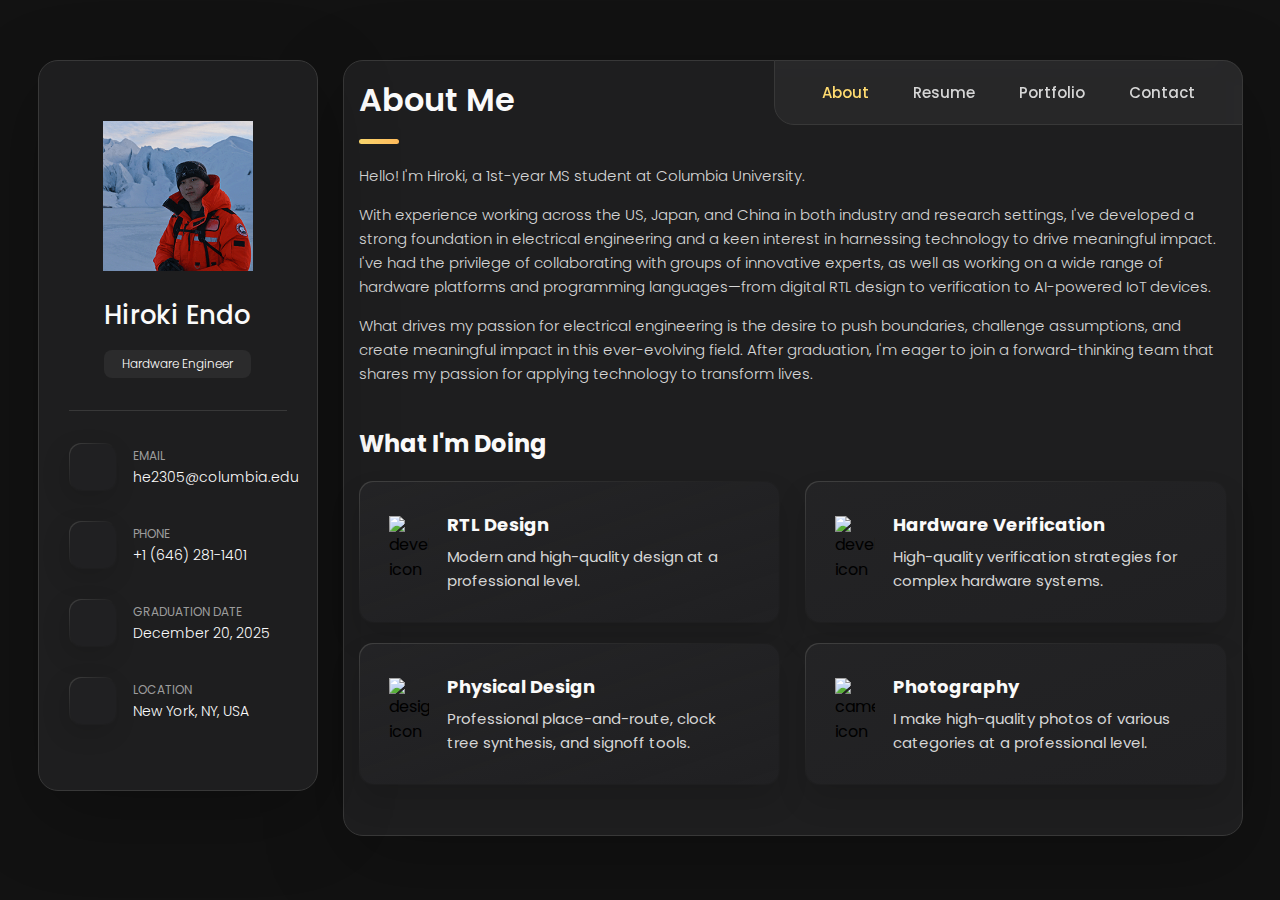
==== commit e8750d9d: "Update index.html" ====
--- a/index.html
+++ b/index.html
@@ -461,16 +461,16 @@
 
                 <div data-portfolio-text>
                   <p>
-                    Led full logic-to-GDSII flow of a microprocessor in TSMC-65nm node, including ALU, PLA, SRAM, FSM, and multiplexer.
+                    • Led full logic-to-GDSII flow of a microprocessor in TSMC-65nm node, including ALU, PLA, SRAM, FSM, and multiplexer.
                   </p>
                   
                   <p>
-                    Simulated clock cycle timing with Spectre and Ultrasim and implemented dataflow functional units with integrated memory.
+                    • Simulated clock cycle timing with Spectre and Ultrasim and implemented dataflow functional units with integrated memory.
                   </p>    
                   
                   <p>
-                    Delivered compact DRC & LVS clean layout and optimized device sizing to balance power-performance-area, resulting in
-118µm × 136µm area and 28.61mW power at typical corner conditions while executing instruction set reliably at 250 MHz. 
+                    • Delivered compact DRC & LVS clean layout and optimized device sizing to balance power-performance-area, resulting in
+118µm × 136µm area and 28.61mW power at typical corner conditions while executing instruction set reliably at 250 MHz.
                   </p>
                 </div>
 
@@ -481,7 +481,7 @@
 
             </li>
 
-            <li class="project-item  active" data-filter-item data-category="animation" data-portfolio-item>
+            <li class="project-item  active" data-filter-item data-category="All" data-portfolio-item>
               <a href=#>
 
                 <figure class="project-img">
@@ -489,738 +489,37 @@
                     <ion-icon name="eye-outline"></ion-icon>
                   </div>
 
-                  <img src="./assets/images/garden-ex-fireworks.png" alt="city garden" loading="lazy" portfolio-img>
+                  <img src="./assets/images/projects/Filter Architecture.jpeg" alt="Filter Architecture" loading="lazy" portfolio-img>
                 </figure>
 
-                <h3 class="project-title">City Garden HDA | Houdini</h3>
-
-                <p class="project-category">Animation</p>
+                <h3 class="project-title">Dual-clock 64-tap Digital FIR Filter Design and Formal Verification</h3>
+
+                <p class="project-category">All</p>
 
               </a>
 
               <div class="hidden-portfolio-details">
                 <div data-portfolio-date>
-                  <time datetime="01-2025">Nov 2024 - Jan 2025</time>
+                  <time datetime="01-2025">Aug 2024 - Jan 2025</time>
                 </div>
 
                 <div data-portfolio-text>
                   <p>
-                    City Garden HDA is a Houdini Digital Asset (HDA) that allows users to create customizable garden structures, inspired by the Supertree Grove at Singapore's Gardens by the Bay. This tool is designed for artists and designers who want to generate complex, interactive garden layouts with minimal manual effort.
+                    • Developed RTL for ALU, CMEM, Shift Register, FIFO, floating-point converter, and FSM modules from MATLAB model.
+                  </p>
+                  
+                  <p>
+                    • Utilized Synopsys for RTL to gate-level synthesis, STA and power analysis, ensuring constraint compliance and reliability.
+                  </p>    
+                  
+                  <p>
+                    • Conducted assertion-cover-assumption-based formal verification of ALU and floating-point modules using JasperGold,
+achieving full stimuli coverage and 90+% formal coverage and ensuring functional correctness with IBM-130nm library.
                   </p>
                 </div>
 
                 <div data-portfolio-title>
-                  <a href="https://github.com/AnuKritiW/CityGardenHDA" target="_blank">City Garden HDA | Houdini</a>
-                </div>
-              </div>
-
-            </li>
-
-            <li class="project-item  active" data-filter-item data-category="animation" data-portfolio-item>
-              <a href=#>
-
-                <figure class="project-img">
-                  <div class="project-item-icon-box">
-                    <ion-icon name="eye-outline"></ion-icon>
-                  </div>
-
-                  <img src="./assets/gifs/BouncingBall.gif" alt="bouncing ball" loading="lazy" portfolio-img>
-                </figure>
-
-                <h3 class="project-title">Escher Bouncing Ball | Maya</h3>
-
-                <p class="project-category">Animation</p>
-
-              </a>
-
-              <div class="hidden-portfolio-details">
-                <div data-portfolio-date>
-                  <time datetime="01-2025">Nov 2024 - Jan 2025</time>
-                </div>
-
-                <div data-portfolio-text>
-                  <p>
-                    This project is a <b>procedurally generated</b> animation of a bouncing ball interacting with an impossible staircase, inspired by MC Escher’s "Ascending and Descending" and the Grand Staircase from Harry Potter. 
-                    The animation is fully scripted in <b>Python</b> within <b>Maya</b>, incorporating procedural modeling, dynamic materials, and custom lighting setups.
-                  </p>
-                </div>
-
-                <div data-portfolio-title>
-                  <a href="https://github.com/AnuKritiW/EscherBall" target="_blank">Escher Bouncing Ball | Maya</a>
-                </div>
-              </div>
-
-            </li>
-
-            <li class="project-item  active" data-filter-item data-category="writing" data-portfolio-item>
-              <a href=#>
-
-                <figure class="project-img">
-                  <div class="project-item-icon-box">
-                    <ion-icon name="eye-outline"></ion-icon>
-                  </div>
-
-                  <img src="./assets/images/missioncontrol.jpg" alt="mission control" loading="lazy" portfolio-img>
-                </figure>
-
-                <h3 class="project-title">Mission Control</h3>
-
-                <p class="project-category">Writing</p>
-
-              </a>
-
-              <div class="hidden-portfolio-details">
-                <div data-portfolio-date>
-                  <time datetime="2024">2024</time>
-                </div>
-
-                <div data-portfolio-text>
-                  <p>
-                    Script for an anthology series titled ‘Brown Shorts’. This is still a work in progress.
-                  </p>
-                </div>
-
-                <div data-portfolio-title>
-                  <a href="https://drive.google.com/file/d/12tVoyIMq79qbtPl6WaZLPDVsPLjza0yF/view?usp=drive_link" target="_blank">Mission control</a>
-                </div>
-              </div>
-
-            </li>
-
-            <li class="project-item  active" data-filter-item data-category="writing" data-portfolio-item>
-              <a href=#>
-
-                <figure class="project-img">
-                  <div class="project-item-icon-box">
-                    <ion-icon name="eye-outline"></ion-icon>
-                  </div>
-
-                  <img src="./assets/images/nazar.jpg" alt="nazar" loading="lazy" portfolio-img>
-                </figure>
-
-                <h3 class="project-title">Nazar</h3>
-
-                <p class="project-category">Writing</p>
-
-              </a>
-
-              <div class="hidden-portfolio-details">
-                <div data-portfolio-date>
-                  <time datetime="2022">2022 - 2023</time>
-                </div>
-
-                <div data-portfolio-text>
-                  <p>
-                    Pilot script for an anthology series titled ‘Brown Shorts’. This is still a work in progress.
-                  </p>
-                </div>
-
-                <div data-portfolio-title>
-                  <a href="https://drive.google.com/file/d/1YWljDUnqvBa45hXBLT-U32cy_hHk9mZ2/view?usp=sharing" target="_blank">Nazar</a>
-                </div>
-              </div>
-
-            </li>
-
-            <li class="project-item  active" data-filter-item data-category="animation" data-portfolio-item>
-              <a href=#>
-                <figure class="project-img">
-                  <div class="project-item-icon-box">
-                    <ion-icon name="eye-outline"></ion-icon>
-                  </div>
-
-                  <img src="./assets/images/bob.jpg" alt="coding monkey bob thumbnail" loading="lazy" portfolio-img>
-                </figure>
-
-                <h3 class="project-title">Coding Monkey 808 “Bob”</h3>
-
-                <p class="project-category">Animation</p>
-
-              </a>
-
-              <div class="hidden-portfolio-details">
-                <div data-portfolio-date>
-                  <time datetime="10-2022">Oct - Dec 2022</time>
-                </div>
-
-                <div data-portfolio-text>
-                  <p>
-                    Roles: Writer, Editor.
-                    <br><br>
-
-                    Part of <a href="https://www.storyxperiential.com/" target="_blank">Story Xperiential</a>.
-                    This was a 10-week course, where I learned from Pixar employees and veterans and experimented with their storytelling process through writing and storyboarding a short film.
-                    <br><br>
-
-                    Certificate of completion <a href="https://drive.google.com/file/d/1nAGaOFPI0e8Ek-zCuN2l5USPcy8hR32r/view?usp=sharing" target="_blank">here</a>.
-                  </p>
-                </div>
-
-                <div data-portfolio-title>
-                  <a href="https://www.youtube.com/watch?v=USUfPZZmSsk&feature=youtu.be&ab_channel=AnuKritiWadhwa" target="_blank">Coding Monkey 808 “Bob”</a>
-                </div>
-              </div>
-            </li>
-
-            <li class="project-item  active" data-filter-item data-category="programming" data-portfolio-item>
-              <a href=#>
-
-                <figure class="project-img">
-                  <div class="project-item-icon-box">
-                    <ion-icon name="eye-outline"></ion-icon>
-                  </div>
-
-                  <img src="./assets/gifs/ForwardKinematics_jumping.gif" alt="Forward Kinematics Jumping" loading="lazy" portfolio-img>
-                </figure>
-
-                <h3 class="project-title">3D Animation | C++</h3>
-
-                <p class="project-category">Programming</p>
-
-              </a>
-
-              <div class="hidden-portfolio-details">
-                <div data-portfolio-date>
-                  <time datetime="03-2021">Mar - May 2021</time>
-                </div>
-
-                <div data-portfolio-text>
-                  <p>
-                    <b>C++</b> Class Assignments for CS3242: 3D Modeling and Animation<br>
-                    Individual work.<br><br>
-                    Topics Covered:<br>
-                    • Forward Kinematics<br>
-                    • Inverse Kinematics
-                  </p>
-                </div>
-
-                <div data-portfolio-title>
-                  <a href="https://github.com/AnuKritiW/3D-Animation" target="_blank">3D Animation Projects | C++</a>
-                </div>
-              </div>
-
-            </li>
-
-            <li class="project-item  active" data-filter-item data-category="programming" data-portfolio-item>
-              <a href="#">
-
-                <figure class="project-img">
-                  <div class="project-item-icon-box">
-                    <ion-icon name="eye-outline"></ion-icon>
-                  </div>
-
-                  <img src="./assets/gifs/teapot.gif" alt="teapot" loading="lazy" portfolio-img>
-                </figure>
-
-                <h3 class="project-title">3D Modeling | C++</h3>
-
-                <p class="project-category">Programming</p>
-
-              </a>
-
-              <div class="hidden-portfolio-details">
-                <div data-portfolio-date>
-                  <time datetime="01-2021">Jan - Mar 2021</time>
-                </div>
-
-                <div data-portfolio-text>
-                  <p>
-                    <b>C++</b> Class Assignments for CS3242: 3D Modeling and Animation<br>
-                    Individual work.<br><br>
-                    Topics Covered:<br>
-                    • Barycentric subdivision<br>
-                    • Mesh Relaxation via Laplacian smoothing
-                  </p>
-                </div>
-
-                <div data-portfolio-title>
-                  <a href="https://github.com/AnuKritiW/3D-Modeling" target="_blank">3D Modeling | C++</a>
-                </div>
-              </div>
-
-            </li>
-
-            <li class="project-item  active" data-filter-item data-category="film" data-portfolio-item>
-              <a href=#>
-
-                <figure class="project-img">
-                  <div class="project-item-icon-box">
-                    <ion-icon name="eye-outline"></ion-icon>
-                  </div>
-
-                  <img src="./assets/images/itcomesinwaves.png" alt="It comes in waves thumbnail" loading="lazy" portfolio-img>
-                </figure>
-
-                <h3 class="project-title">It comes in waves</h3>
-
-                <p class="project-category">Film</p>
-
-              </a>
-
-              <div class="hidden-portfolio-details">
-                <div data-portfolio-date>
-                  <time datetime="12-2020">Dec 2020</time>
-                </div>
-
-                <div data-portfolio-text>
-                  <p>
-                    Roles: Director, Editor
-                    <br><br>
-                    Made during 52-hour film competition ‘Point and Shoot 2020’
-                  </p>
-                </div>
-
-                <div data-portfolio-title>
-                  <a href="https://youtu.be/mjMwjyEkv2k?si=_62UioRtlyu3oH6u" target="_blank">It comes in waves</a>
-                </div>
-              </div>
-
-            </li>
-
-            <li class="project-item  active" data-filter-item data-category="programming" data-portfolio-item>
-              <a href=#>
-
-                <figure class="project-img">
-                  <div class="project-item-icon-box">
-                    <ion-icon name="eye-outline"></ion-icon>
-                  </div>
-
-                  <img src="./assets/gifs/Distributed_ray_tracing.gif" alt="Distributed Ray Tracing" loading="lazy" portfolio-img>
-                </figure>
-
-                <h3 class="project-title">Graphics Rendering Techniques | C++</h3>
-
-                <p class="project-category">Programming</p>
-
-              </a>
-
-              <div class="hidden-portfolio-details">
-                <div data-portfolio-date>
-                  <time datetime="01-2020">Jan - May 2020</time>
-                </div>
-
-                <div data-portfolio-text>
-                  <p>
-                    Class Assignments for CS4247: Graphics Rendering Techniques. <br>
-                    Individual work.<br><br>
-                    Topics Covered: <br>
-                    • Normal mapping <br>
-                    • Bump mapping <br>
-                    • Reflection mapping <br>
-                    • Projective texture mapping <br>
-                    • Radiosity <br>
-                    • Ray tracing
-                  </p>
-                </div>
-
-                <div data-portfolio-title>
-                  <a href="https://github.com/AnuKritiW/Graphics-Rendering-Techniques" target="_blank">Graphics Rendering Techniques | C++</a>
-                </div>
-              </div>
-
-            </li>
-
-            <li class="project-item  active" data-filter-item data-category="film" data-portfolio-item>
-              <a href=#>
-
-                <figure class="project-img">
-                  <div class="project-item-icon-box">
-                    <ion-icon name="eye-outline"></ion-icon>
-                  </div>
-
-                  <img src="./assets/images/showreel.jpg" alt="Generic showreel thumbnail" loading="lazy" portfolio-img>
-                </figure>
-
-                <h3 class="project-title">Generic Showreel</h3>
-
-                <p class="project-category">Film</p>
-
-              </a>
-
-              <div class="hidden-portfolio-details">
-                <div data-portfolio-date>
-                  <time datetime="2019">2019</time>
-                </div>
-
-                <div data-portfolio-text>
-                  <p>
-                    Films and animation reels from 2017-2019
-                  </p>
-                </div>
-
-                <div data-portfolio-title>
-                  <a href="https://youtu.be/RRdj6Z8Yvlk?si=rqZdrdZzXFDBHCnL" target="_blank">Generic Showreel</a>
-                </div>
-              </div>
-
-            </li>
-
-            <li class="project-item  active" data-filter-item data-category="animation" data-portfolio-item>
-              <a href=#>
-
-                <figure class="project-img">
-                  <div class="project-item-icon-box">
-                    <ion-icon name="eye-outline"></ion-icon>
-                  </div>
-
-                  <img src="./assets/gifs/theclaw.gif" alt="The Claw" loading="lazy" portfolio-img>
-                </figure>
-
-                <h3 class="project-title">Maya Demo Reel</h3>
-
-                <p class="project-category">Animation</p>
-
-              </a>
-
-              <div class="hidden-portfolio-details">
-                <div data-portfolio-date>
-                  <time datetime="08-2019">Aug - Dec 2019</time>
-                </div>
-
-                <div data-portfolio-text>
-                  <p>
-                    Part of RTF344M: Intro to 3D Animation at UTAustin.<br>
-                    Individual work.
-                  </p>
-                </div>
-
-                <div data-portfolio-title>
-                  <a href="https://youtu.be/hGXRnT0cl1I?si=rydfgGikmX-V-CET" target="_blank">Maya Demo Reel</a>
-                </div>
-              </div>
-
-            </li>
-
-            <li class="project-item  active" data-filter-item data-category="programming" data-portfolio-item>
-              <a href=#>
-
-                <figure class="project-img">
-                  <div class="project-item-icon-box">
-                    <ion-icon name="eye-outline"></ion-icon>
-                  </div>
-
-                  <img src="./assets/images/searchEngine.jpg" alt="searchEngine" loading="lazy" portfolio-img>
-                </figure>
-
-                <h3 class="project-title">Information Retrieval Engine | Python</h3>
-
-                <p class="project-category">Programming</p>
-
-              </a>
-
-              <div class="hidden-portfolio-details">
-                <div data-portfolio-date>
-                  <time datetime="09-2019">Sep - Nov 2019</time>
-                </div>
-
-                <div data-portfolio-text>
-                  <p>
-                    Class Assignment for CS3245: Information Retrieval. <br>
-                    Pair work. <br><br>
-                    Topics covered: <br>
-                    • Indexing (Individual assignment)<br>
-                    • Searching (Individual assignment)<br>
-                    • Integration of the above two individually attempted assignments to build the Information Retrieval engine using boolean retrieval.<br>
-                    • I further contributed to the Optimization of the engine.
-                  </p>
-                </div>
-
-                <div data-portfolio-title>
-                  <a href="https://github.com/pikulet/boolean-retrieval" target="_blank">Information Retrieval Engine | Python</a>
-                </div>
-              </div>
-
-            </li>
-
-            <li class="project-item  active" data-filter-item data-category="writing" data-portfolio-item>
-              <a href=#>
-
-                <figure class="project-img">
-                  <div class="project-item-icon-box">
-                    <ion-icon name="eye-outline"></ion-icon>
-                  </div>
-
-                  <img src="./assets/images/pills.jpg" alt="pills" loading="lazy" portfolio-img>
-                </figure>
-
-                <h3 class="project-title">SMTWTFS (Pills and Needles)</h3>
-
-                <p class="project-category">Writing</p>
-
-              </a>
-
-              <div class="hidden-portfolio-details">
-                <div data-portfolio-date>
-                  <time datetime="01-2019">Jan - May 2019</time>
-                </div>
-
-                <div data-portfolio-text>
-                  <p>
-                    Part of UAR2208: From Lab to Stage: Writing the Science Play at NUS.<br>
-                    Written under the mentorship of <a href="https://checkpoint-theatre.org/profile/huzir-sulaiman/" target="_blank">Mr Huzir Sulaiman</a>.
-                  </p>
-                </div>
-
-                <div data-portfolio-title>
-                  <a href="https://drive.google.com/file/d/1lMPNo7zQ548Neb4GdcPMDxQG3_ZX3deF/view?usp=drive_link" target="_blank">SMTWTFS (Pills and Needles)</a>
-                </div>
-              </div>
-
-            </li>
-
-            <li class="project-item  active" data-filter-item data-category="film" data-portfolio-item>
-              <a href=#>
-
-                <figure class="project-img">
-                  <div class="project-item-icon-box">
-                    <ion-icon name="eye-outline"></ion-icon>
-                  </div>
-
-                  <img src="./assets/images/happybirthday.png" alt="Happy Birthday thumbnail" loading="lazy" portfolio-img>
-                </figure>
-
-                <h3 class="project-title">Happy Birthday</h3>
-
-                <p class="project-category">Film</p>
-
-              </a>
-
-              <div class="hidden-portfolio-details">
-                <div data-portfolio-date>
-                  <time datetime="01-2019">Jan 2019</time>
-                </div>
-
-                <div data-portfolio-text>
-                  <p>
-                    Roles: Assistant Director<br>
-                    Selected for the Frameworks Film Festival 2019.
-                  </p>
-                </div>
-
-                <div data-portfolio-title>
-                  <a href="https://drive.google.com/file/d/1ac3JLb0PSBukv_OzGvKHxZKNVcgmIqUq/view?usp=drive_link" target="_blank">Happy Birthday</a>
-                </div>
-              </div>
-
-            </li>
-
-            <li class="project-item  active" data-filter-item data-category="theatre" data-portfolio-item>
-              <a href=#>
-
-                <figure class="project-img">
-                  <div class="project-item-icon-box">
-                    <ion-icon name="eye-outline"></ion-icon>
-                  </div>
-
-                  <img src="./assets/images/sixtyOne.jpg" alt="Sixty-One" loading="lazy" portfolio-img>
-                </figure>
-
-                <h3 class="project-title">Sixty-One</h3>
-
-                <p class="project-category">Theatre</p>
-
-              </a>
-
-              <div class="hidden-portfolio-details">
-                <div data-portfolio-date>
-                  <time datetime="08-2018">Aug 2018 - Jan 2019</time>
-                </div>
-
-                <div data-portfolio-text>
-                  <p>
-                    Roles: Director<br>
-                    Staged by <a href="https://www.usp.nus.edu.sg/" target="_blank">USP</a> Productions.
-                  </p>
-                </div>
-
-                <div data-portfolio-title>
-                  <a href="https://youtu.be/QwbtYfQ33CQ" target="_blank">Sixty-One</a>
-                </div>
-              </div>
-
-            </li>
-
-            <li class="project-item  active" data-filter-item data-category="programming" data-portfolio-item>
-              <a href=#>
-
-                <figure class="project-img">
-                  <div class="project-item-icon-box">
-                    <ion-icon name="eye-outline"></ion-icon>
-                  </div>
-
-                  <img src="./assets/gifs/bezier.gif" alt="bezier curves" loading="lazy" portfolio-img>
-                </figure>
-
-                <h3 class="project-title">OpenGL Projects | C++</h3>
-
-                <p class="project-category">Programming</p>
-
-              </a>
-
-              <div class="hidden-portfolio-details">
-                <div data-portfolio-date>
-                  <time datetime="01-2018">Jan - Apr 2018</time>
-                </div>
-
-                <div data-portfolio-text>
-                  <p>
-                    Class Assignments for CS3241: Introduction to Computer Graphics. <br>
-                    Individual work. <br><br>
-                    Topics covered: <br>
-                    • Animation<br>
-                    • Illumination and Shading<br>
-                    • Bezier Curves<br>
-                    • Ray tracing
-                  </p>
-                </div>
-
-                <div data-portfolio-title>
-                  <a href="https://github.com/AnuKritiW/OpenGL-projects" target="_blank">OpenGL Projects | C++</a>
-                </div>
-              </div>
-
-            </li>
-
-            <li class="project-item  active" data-filter-item data-category="film" data-portfolio-item>
-              <a href=#>
-
-                <figure class="project-img">
-                  <div class="project-item-icon-box">
-                    <ion-icon name="eye-outline"></ion-icon>
-                  </div>
-
-                  <img src="./assets/images/reverie.jpeg" alt="Reverie thumbnail" loading="lazy" portfolio-img>
-                </figure>
-
-                <h3 class="project-title">Reverie</h3>
-
-                <p class="project-category">Film</p>
-
-              </a>
-
-              <div class="hidden-portfolio-details">
-                <div data-portfolio-date>
-                  <time datetime="06-2018">June 2018</time>
-                </div>
-
-                <div data-portfolio-text>
-                  <p>
-                    Roles: Director, Screenwriter, Editor, Colorist.<br>
-                    37-minute film made for NUS <a href="https://www.usp.nus.edu.sg/" target="_blank">USP</a> Freshman Orientation Camp.
-                  </p>
-                </div>
-
-                <div data-portfolio-title>
-                  <a href="https://youtube.com/playlist?list=PLIvCK4-LwSbLwfnBCKLD2YMnytlhn4n9z&si=Nc3cCZ5fH_0cHwHE" target="_blank">Reverie</a>
-                </div>
-              </div>
-
-            </li>
-
-            <li class="project-item  active" data-filter-item data-category="film" data-portfolio-item>
-              <a href=#>
-
-                <figure class="project-img">
-                  <div class="project-item-icon-box">
-                    <ion-icon name="eye-outline"></ion-icon>
-                  </div>
-
-                  <img src="./assets/images/transit.jpg" alt="Transit thumbnail" loading="lazy" portfolio-img>
-                </figure>
-
-                <h3 class="project-title">Transit</h3>
-
-                <p class="project-category">Film</p>
-
-              </a>
-
-              <div class="hidden-portfolio-details">
-                <div data-portfolio-date>
-                  <time datetime="03-2018">March 2018</time>
-                </div>
-
-                <div data-portfolio-text>
-                  <p>
-                    Roles: Producer, Editor.<br>
-                    Made during 52-hour film competition ‘Point and Shoot 2018’. <br>
-                    Honourable Mention at the Frameworks Film Festival 2018.
-                  </p>
-                </div>
-
-                <div data-portfolio-title>
-                  <a href="https://youtu.be/M3lsDXYmo-M?si=rd_wq5qOnQ_bxUWV" target="_blank">Transit</a>
-                </div>
-              </div>
-
-            </li>
-
-            <li class="project-item  active" data-filter-item data-category="theatre" data-portfolio-item>
-              <a href=#>
-
-                <figure class="project-img">
-                  <div class="project-item-icon-box">
-                    <ion-icon name="eye-outline"></ion-icon>
-                  </div>
-
-                  <img src="./assets/images/darkWeb.jpg" alt="The Dark Web" loading="lazy" portfolio-img>
-                </figure>
-
-                <h3 class="project-title">The Dark Web</h3>
-
-                <p class="project-category">Theatre</p>
-
-              </a>
-
-              <div class="hidden-portfolio-details">
-                <div data-portfolio-date>
-                  <time datetime="08-2017">Aug 2017 - Jan 2018</time>
-                </div>
-
-                <div data-portfolio-text>
-                  <p>
-                    Roles: Stage Manager<br>
-                    Staged by <a href="https://www.usp.nus.edu.sg/" target="_blank">USP</a> Productions.
-                  </p>
-                </div>
-
-                <div data-portfolio-title>
-                  <a href="https://youtu.be/FUuSh7eyo7k" target="_blank">The Dark Web</a>
-                </div>
-              </div>
-
-            </li>
-
-            <li class="project-item  active" data-filter-item data-category="film" data-portfolio-item>
-              <a href=#>
-
-                <figure class="project-img">
-                  <div class="project-item-icon-box">
-                    <ion-icon name="eye-outline"></ion-icon>
-                  </div>
-
-                  <img src="./assets/images/reminisce.jpg" alt="Reminisce thumbnail" loading="lazy" portfolio-img>
-                </figure>
-
-                <h3 class="project-title">Reminisce</h3>
-
-                <p class="project-category">Film</p>
-
-              </a>
-
-              <div class="hidden-portfolio-details">
-                <div data-portfolio-date>
-                  <time datetime="12-2017">Dec 2017</time>
-                </div>
-
-                <div data-portfolio-text>
-                  <p>
-                    Roles: Sound Designer, Editor<br>
-                    My first film at NUS’ film club ‘nuStudios’.
-                  </p>
-                </div>
-
-                <div data-portfolio-title>
-                  <a href="https://youtu.be/VZDq8WlfLgo?si=1W2gL1S0kSZSVqnM" target="_blank">Reminisce</a>
+                  <a href="./fir-filter" target="_blank">Dual-clock 64-tap Digital FIR Filter Design and Formal Verification</a>
                 </div>
               </div>
 
--- a/assets/css/style.css
+++ b/assets/css/style.css
@@ -1751,9 +1751,9 @@
   .contacts-list { grid-template-columns: 1fr; }
 
   .contact-info :is(.contact-link) {
-    white-space: nowrap;
+/*     white-space: nowrap;
     overflow: hidden;
-    text-overflow: ellipsis;
+    text-overflow: ellipsis; */
   }
 
   .contact-info :is(.contact-link, time, address) {
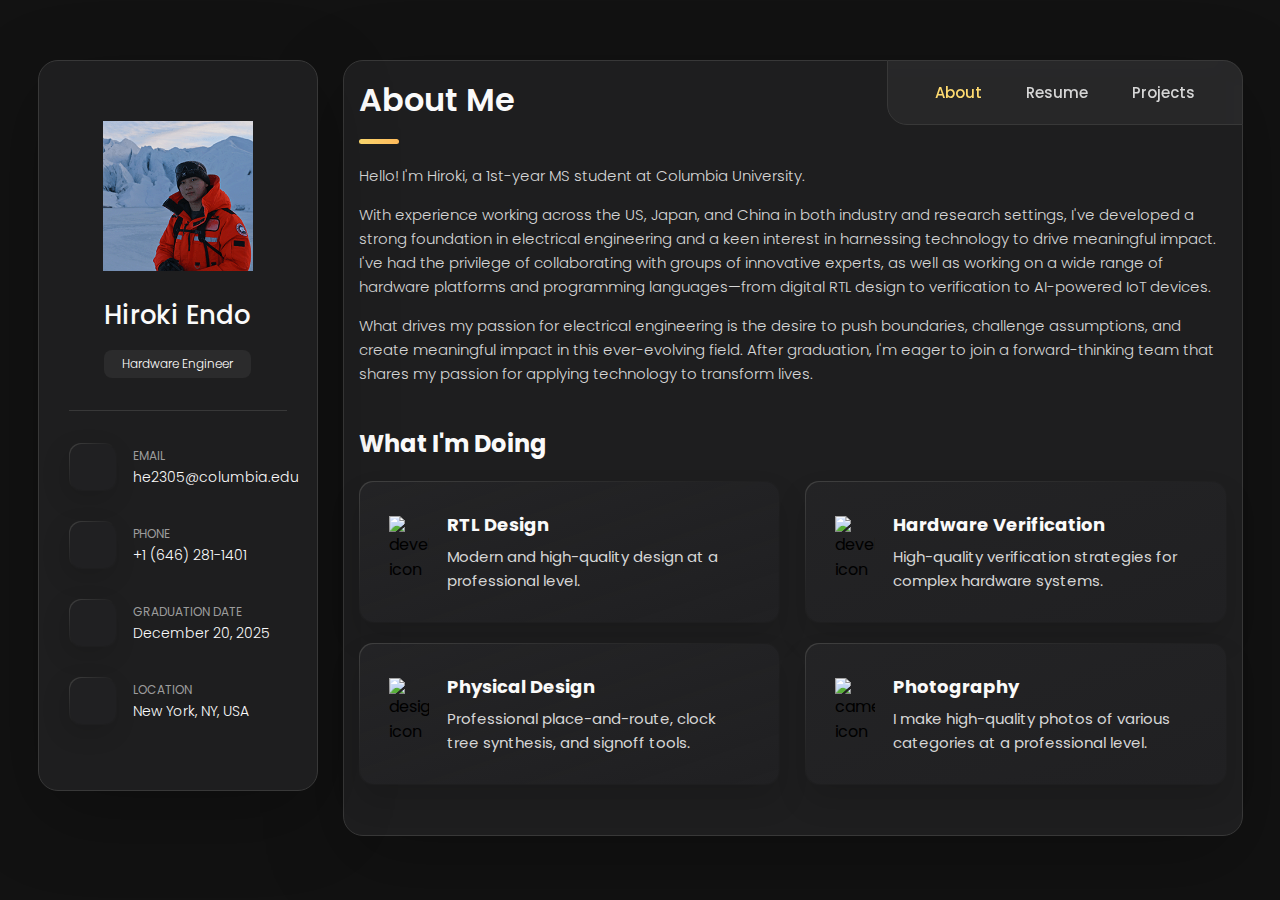
==== commit 347cebf0: "Update index.html" ====
--- a/index.html
+++ b/index.html
@@ -132,10 +132,7 @@
             <button class="navbar-link" data-nav-link>Resume</button>
           </li>
           <li class="navbar-item">
-            <button class="navbar-link" data-nav-link>Portfolio</button>
-          </li>
-          <li class="navbar-item">
-            <button class="navbar-link" data-nav-link>Contact</button>
+            <button class="navbar-link" data-nav-link>Projects</button>
           </li>
         </ul>
       </nav>
@@ -582,64 +579,6 @@
 
       </article>
 
-
-      <!-- #CONTACT -->
-      <article class="contact" data-page="contact">
-        <header>
-          <h2 class="h2 article-title">Contact</h2>
-        </header>
-
-        <section class="mapbox" data-mapbox>
-          <figure>
-            <!-- Example of embedding Google Maps to Columbia University -->
-            <iframe
-              src="https://www.google.com/maps/embed/v1/place?q=Columbia+University,+116th+and+Broadway,+New+York,+NY,+USA&key=AIzaSyBFw0Qbyq9zTFTd-tUY6dZWTgaQzuU17R8"
-              width="400"
-              height="300"
-              loading="lazy"
-            ></iframe>
-          </figure>
-        </section>
-
-        <section class="contact-form">
-          <h3 class="h3 form-title">Contact Form</h3>
-          <form action="#" class="form" data-form>
-            <div class="input-wrapper">
-              <input
-                type="text"
-                name="fullname"
-                class="form-input"
-                placeholder="Full name"
-                required
-                data-form-input
-              >
-              <input
-                type="email"
-                name="email"
-                class="form-input"
-                placeholder="Email address"
-                required
-                data-form-input
-              >
-            </div>
-
-            <textarea
-              name="message"
-              class="form-input"
-              placeholder="Your Message"
-              required
-              data-form-input
-            ></textarea>
-
-            <button class="form-btn" type="submit" disabled data-form-btn>
-              <ion-icon name="paper-plane"></ion-icon>
-              <span>Send Message</span>
-            </button>
-          </form>
-        </section>
-      </article>
-      <!-- end contact -->
-
     </div> <!-- end .main-content -->
 
   </main>
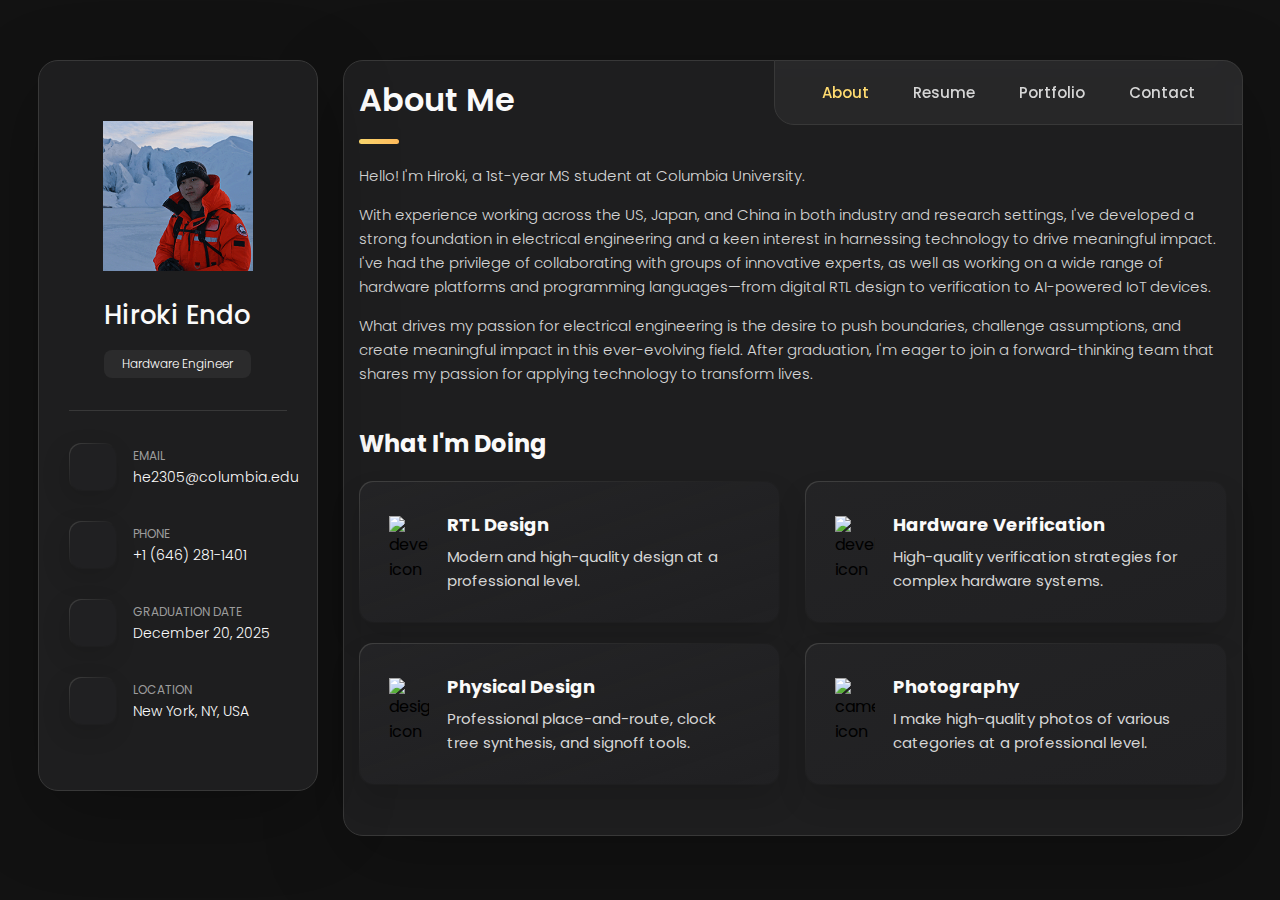
==== commit 6acc003a: "Update index.html" ====
--- a/index.html
+++ b/index.html
@@ -132,7 +132,10 @@
             <button class="navbar-link" data-nav-link>Resume</button>
           </li>
           <li class="navbar-item">
-            <button class="navbar-link" data-nav-link>Projects</button>
+            <button class="navbar-link" data-nav-link>Portfolio</button>
+          </li>
+          <li class="navbar-item">
+            <button class="navbar-link" data-nav-link>Contact</button>
           </li>
         </ul>
       </nav>
@@ -579,6 +582,64 @@
 
       </article>
 
+
+      <!-- #CONTACT -->
+      <article class="contact" data-page="contact">
+        <header>
+          <h2 class="h2 article-title">Contact</h2>
+        </header>
+
+        <section class="mapbox" data-mapbox>
+          <figure>
+            <!-- Example of embedding Google Maps to Columbia University -->
+            <iframe
+              src="https://www.google.com/maps/embed/v1/place?q=Columbia+University,+116th+and+Broadway,+New+York,+NY,+USA&key=AIzaSyBFw0Qbyq9zTFTd-tUY6dZWTgaQzuU17R8"
+              width="400"
+              height="300"
+              loading="lazy"
+            ></iframe>
+          </figure>
+        </section>
+
+        <section class="contact-form">
+          <h3 class="h3 form-title">Contact Form</h3>
+          <form action="#" class="form" data-form>
+            <div class="input-wrapper">
+              <input
+                type="text"
+                name="fullname"
+                class="form-input"
+                placeholder="Full name"
+                required
+                data-form-input
+              >
+              <input
+                type="email"
+                name="email"
+                class="form-input"
+                placeholder="Email address"
+                required
+                data-form-input
+              >
+            </div>
+
+            <textarea
+              name="message"
+              class="form-input"
+              placeholder="Your Message"
+              required
+              data-form-input
+            ></textarea>
+
+            <button class="form-btn" type="submit" disabled data-form-btn>
+              <ion-icon name="paper-plane"></ion-icon>
+              <span>Send Message</span>
+            </button>
+          </form>
+        </section>
+      </article>
+      <!-- end contact -->
+
     </div> <!-- end .main-content -->
 
   </main>
